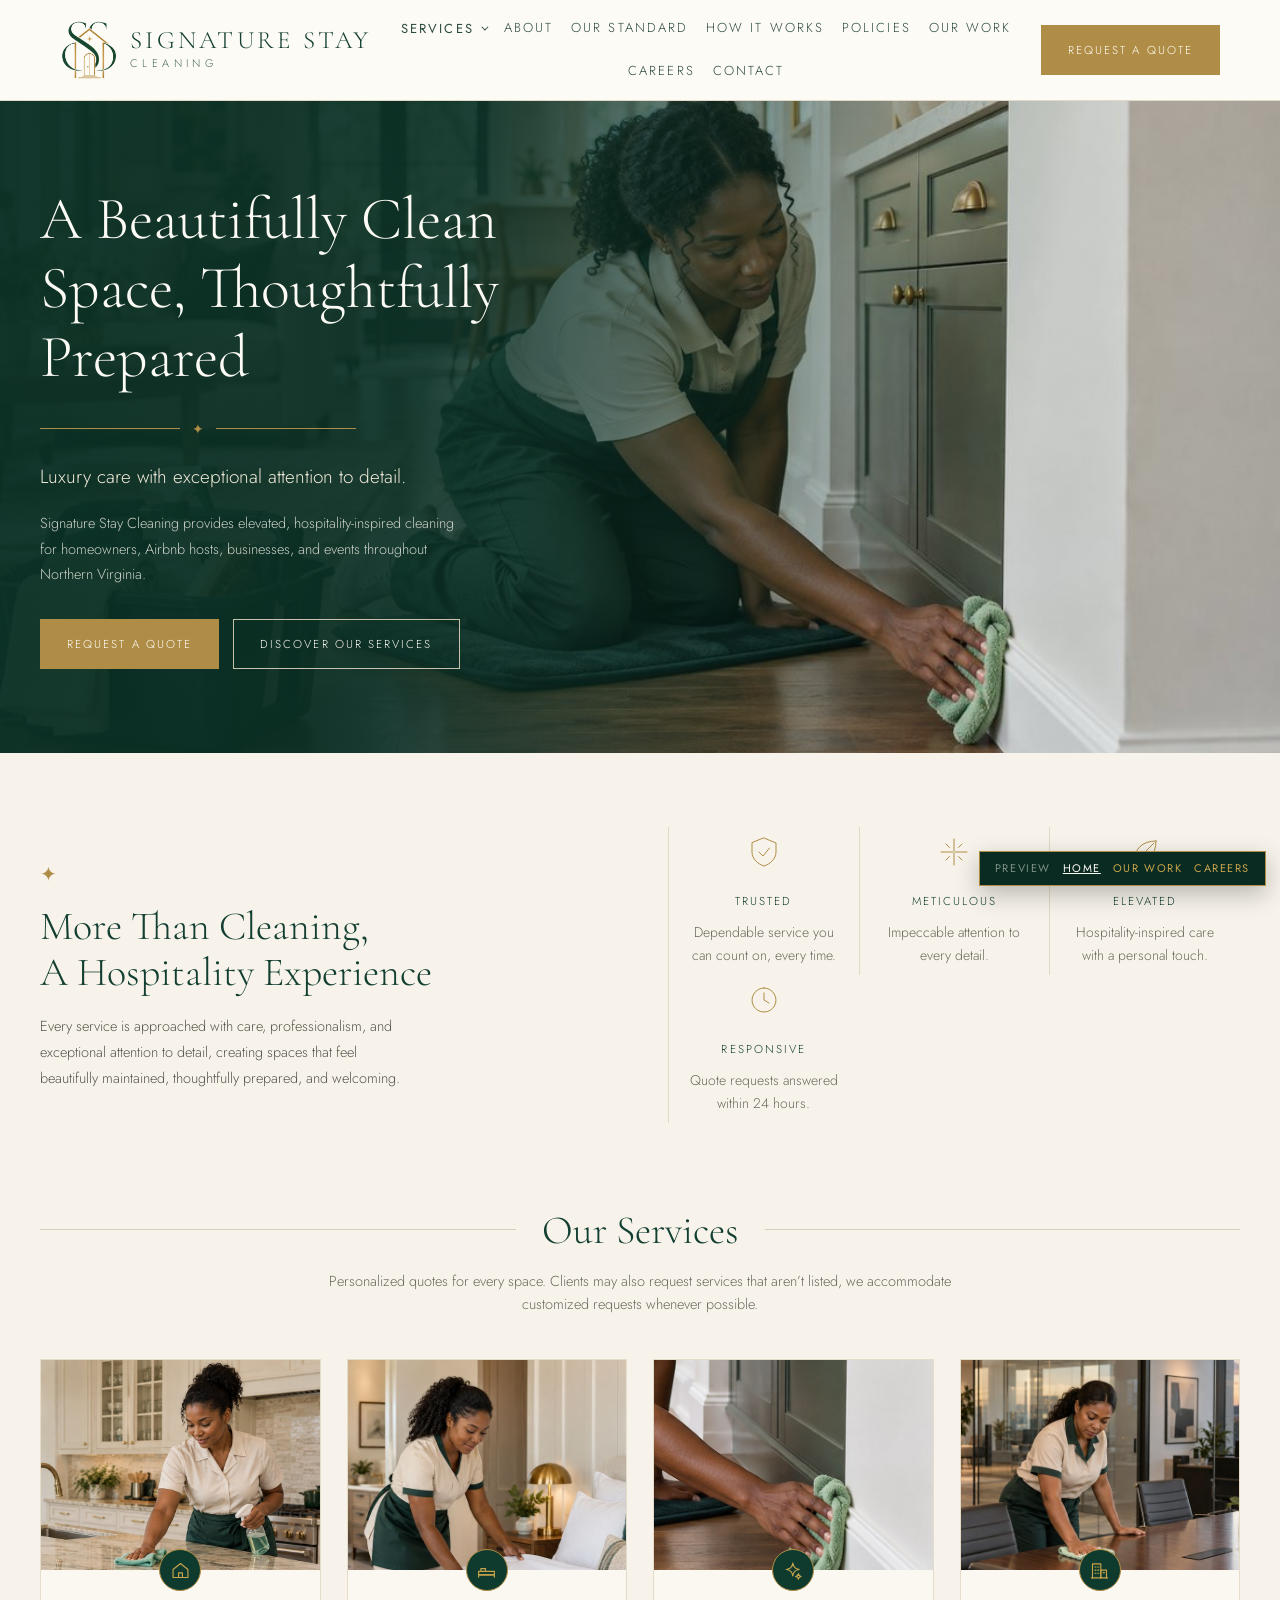
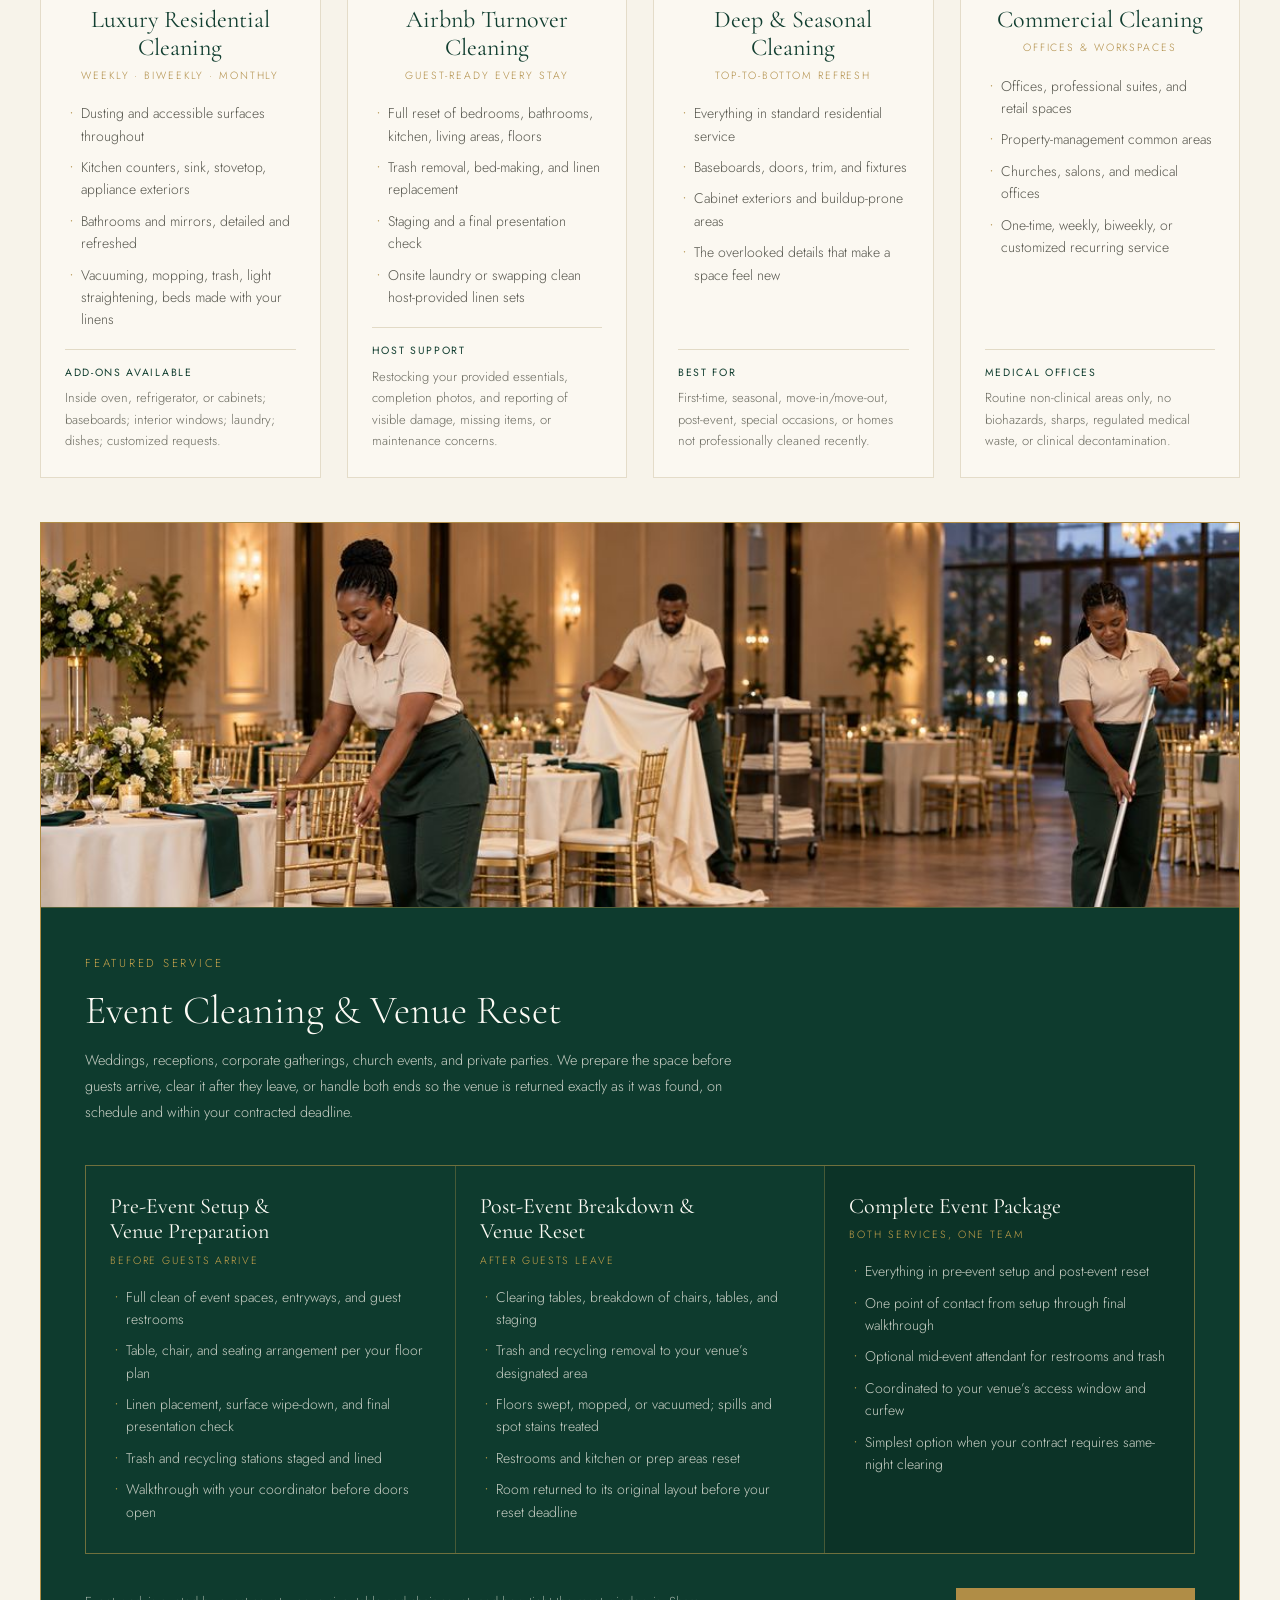
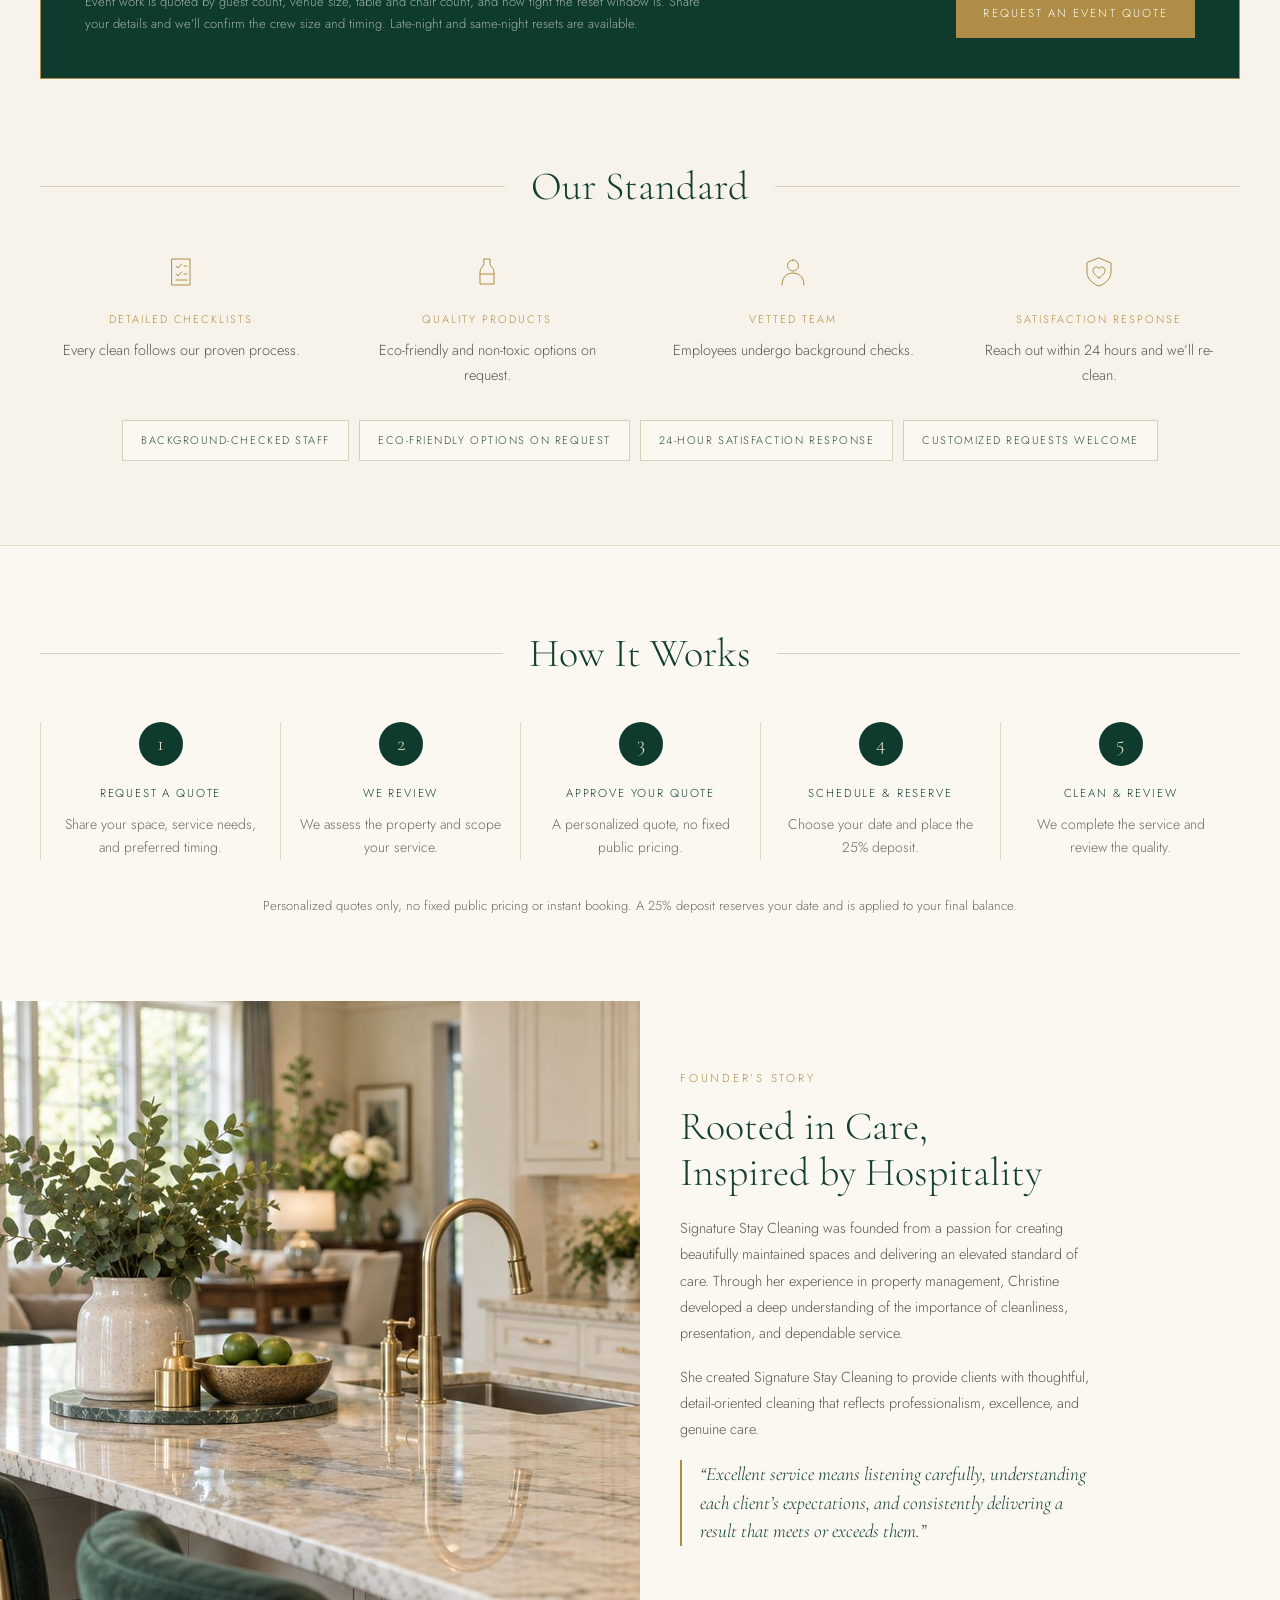
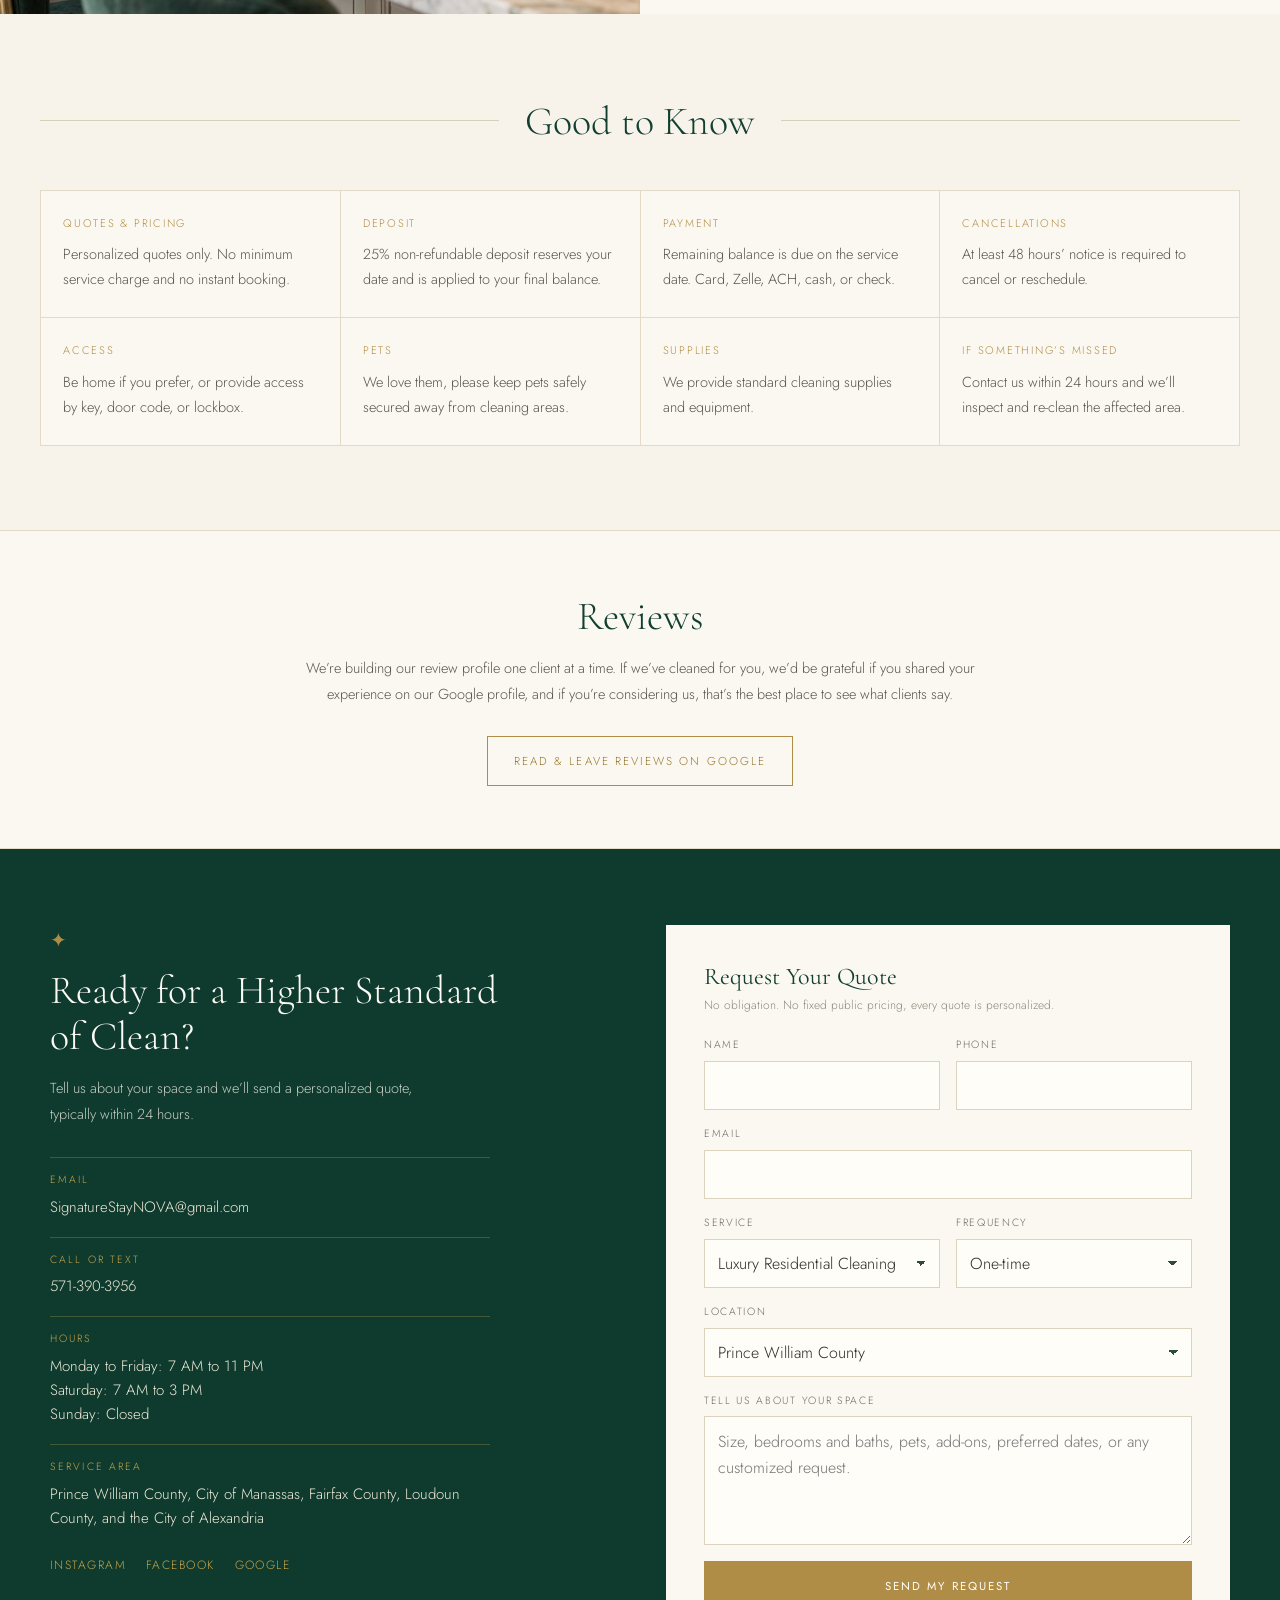
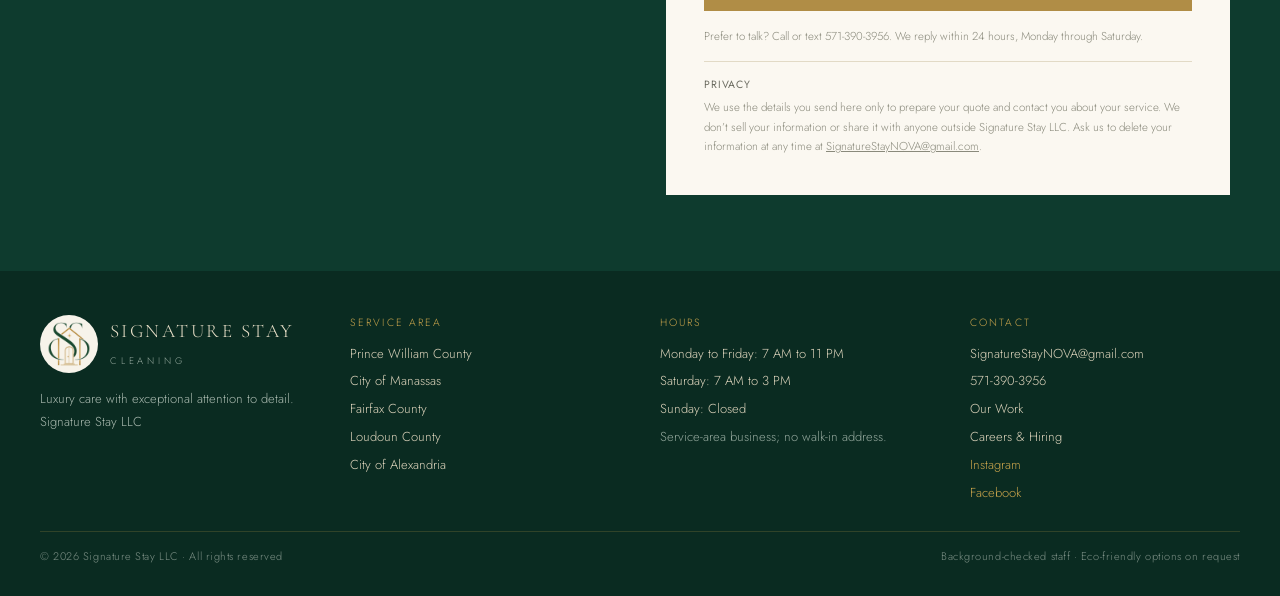
==== index.html @ ee1efbc7 "Recrop residential photo to show full scene; taller service photos Co-Authored-By: Claude Opus 5.5 <" ====
<!DOCTYPE html>
<html lang="en"><head>
<meta charset="utf-8">
<meta name="viewport" content="width=device-width, initial-scale=1, viewport-fit=cover">
<title>Signature Stay Cleaning — site preview</title>
<link rel="preconnect" href="https://fonts.googleapis.com">
<link rel="preconnect" href="https://fonts.gstatic.com" crossorigin>
<link href="https://fonts.googleapis.com/css2?family=Cormorant+Garamond:ital,wght@0,300;0,400;1,400&family=Jost:wght@300;400;500&display=swap" rel="stylesheet">
<style>/* =========================================================
   Signature Stay Cleaning — shared stylesheet
   Palette, type and spacing carried over from the existing site.
   ========================================================= */

:root{
  --green-900:#0A2B21;
  --green-800:#0E3B2E;
  --green-700:#123F31;
  --green-600:#2C4B3F;
  --green-400:#4A6B5D;
  --green-200:#93A79C;

  --ivory:#F7F3EA;
  --ivory-1:#FBF8F1;
  --cream:#FFFDF7;
  --paper:#FDFBF5;

  --gold:#B08D46;
  --gold-1:#C9A44C;
  --gold-dark:#96762F;

  --line:#E2DAC6;
  --line-2:#E4DCC9;
  --field:#DCD3BE;

  --ink:#2C2C26;
  --body:#57574E;
  --muted:#6B6B60;
  --faint:#8A8A7C;

  --serif:'Cormorant Garamond',Georgia,'Times New Roman',serif;
  --sans:'Jost',-apple-system,BlinkMacSystemFont,'Segoe UI',Helvetica,Arial,sans-serif;

  --pad-x:clamp(20px,5vw,40px);
  --wrap:1240px;
}

*{margin:0;padding:0;box-sizing:border-box;}
html{-webkit-text-size-adjust:100%;scroll-behavior:smooth;overflow-x:hidden;}
@media (prefers-reduced-motion:reduce){
  html{scroll-behavior:auto;}
  *{transition:none!important;animation:none!important;}
}
body{
  font-family:var(--sans);
  font-weight:300;
  color:var(--body);
  background:var(--ivory);
  line-height:1.6;
  padding-left:env(safe-area-inset-left,0px);
  padding-right:env(safe-area-inset-right,0px);
}
img{max-width:100%;display:block;}
a{color:inherit;text-decoration:none;}
:focus-visible{outline:2px solid var(--gold);outline-offset:3px;}

/* ---------- type ---------- */
h1,h2,h3{font-family:var(--serif);font-weight:300;color:var(--green-700);line-height:1.15;text-wrap:pretty;}
h1{font-size:clamp(34px,7.5vw,60px);}
h2{font-size:clamp(28px,5.2vw,40px);}
h3{font-size:clamp(21px,3.4vw,24px);font-weight:400;}
p{text-wrap:pretty;}

.eyebrow{font-size:11.5px;letter-spacing:.24em;text-transform:uppercase;color:var(--gold);}
.field-label{font-size:10.5px;letter-spacing:.16em;text-transform:uppercase;color:var(--muted);}

/* ---------- layout ---------- */
.wrap{max-width:var(--wrap);margin:0 auto;}
.section{padding:clamp(52px,8vw,84px) var(--pad-x);}
.rule-head{display:flex;align-items:center;gap:clamp(14px,3vw,26px);margin-bottom:clamp(24px,4vw,46px);}
.rule-head .rule{height:1px;flex:1;background:#D8CFB8;}
.rule-head h2{margin:0;white-space:nowrap;}
.lede{text-align:center;font-size:14.5px;color:var(--muted);margin:0 auto clamp(30px,5vw,44px);max-width:640px;}

/* ---------- buttons ---------- */
.btn{
  display:inline-block;border:1px solid transparent;cursor:pointer;
  font-family:var(--sans);font-size:11.5px;letter-spacing:.18em;text-transform:uppercase;
  padding:16px 26px;text-align:center;transition:background .18s ease,color .18s ease;
  min-height:48px;line-height:1.4;
}
.btn-gold{background:var(--gold);color:var(--cream);}
.btn-gold:hover{background:var(--gold-dark);}
.btn-outline{border-color:#C9C2AB;color:var(--paper);}
.btn-outline:hover{background:var(--paper);color:var(--green-800);}
.btn-outline-gold{border-color:var(--gold);color:var(--gold-dark);}
.btn-outline-gold:hover{background:var(--gold);color:var(--cream);}
.btn-block{display:block;width:100%;}

/* ---------- header ---------- */
.site-header{
  position:sticky;top:0;z-index:60;background:var(--paper);
  border-bottom:1px solid var(--line);
  padding-top:env(safe-area-inset-top,0px);
}
.header-inner{
  max-width:var(--wrap);margin:0 auto;padding:12px var(--pad-x);
  display:flex;align-items:center;justify-content:space-between;gap:16px;
}
.brand{display:flex;align-items:center;gap:12px;flex:none;}
.brand-mark{width:58px;height:58px;flex:none;object-fit:contain;}
.brand-text{display:flex;flex-direction:column;gap:2px;}
.brand-name{font-family:var(--serif);font-size:clamp(17px,4vw,25px);letter-spacing:.13em;color:var(--green-700);line-height:1;}
.brand-sub{font-size:clamp(8.5px,2vw,11px);letter-spacing:.4em;color:var(--green-400);}

.nav-toggle{
  display:none;background:none;border:1px solid var(--line);
  width:46px;height:46px;flex:none;cursor:pointer;align-items:center;justify-content:center;
}
.nav-toggle span{display:block;width:20px;height:1px;background:var(--green-700);position:relative;}
.nav-toggle span::before,.nav-toggle span::after{
  content:"";position:absolute;left:0;width:20px;height:1px;background:var(--green-700);
}
.nav-toggle span::before{top:-6px;}
.nav-toggle span::after{top:6px;}
.nav-toggle[aria-expanded="true"] span{background:transparent;}
.nav-toggle[aria-expanded="true"] span::before{top:0;transform:rotate(45deg);}
.nav-toggle[aria-expanded="true"] span::after{top:0;transform:rotate(-45deg);}

.nav{display:flex;align-items:center;gap:10px 18px;flex-wrap:wrap;justify-content:center;}
.nav a{font-size:13px;letter-spacing:.16em;text-transform:uppercase;color:var(--green-600);padding:6px 0;}
.nav a:hover{color:var(--green-800);}
.header-cta{flex:none;}

.has-menu{position:relative;}
.menu-btn{
  display:flex;align-items:center;gap:7px;background:none;border:none;cursor:pointer;
  font-family:var(--sans);font-size:13px;letter-spacing:.16em;text-transform:uppercase;
  color:var(--green-600);padding:6px 0;
}
.caret{width:5px;height:5px;border-right:1px solid currentColor;border-bottom:1px solid currentColor;transform:rotate(45deg) translateY(-2px);}
.submenu{
  display:none;position:absolute;top:30px;left:-22px;width:272px;
  background:var(--ivory-1);border:1px solid #E1D8C3;box-shadow:0 22px 50px rgba(14,59,46,.16);
  padding:6px 0;z-index:70;
}
.has-menu.open .submenu{display:block;}
.submenu a{display:block;padding:13px 22px;border-bottom:1px solid #EFE8D8;letter-spacing:normal;text-transform:none;}
.submenu a:last-child{border-bottom:none;}
.submenu a:hover{background:#F2ECDC;}
.submenu .s-title{font-family:var(--serif);font-size:19px;color:var(--green-700);}

@media (max-width:960px){
  .nav-toggle{display:flex;}
  .header-inner{flex-wrap:wrap;padding-top:10px;padding-bottom:10px;}
  .nav{
    display:none;order:3;width:100%;flex-direction:column;align-items:stretch;gap:0;
    border-top:1px solid var(--line);margin-top:10px;padding-top:6px;
    /* keep a long menu (services expanded) reachable on short screens */
    max-height:calc(100vh - 150px);overflow-y:auto;overscroll-behavior:contain;
    -webkit-overflow-scrolling:touch;
  }
  .site-header.open .nav{display:flex;}
  .nav a,.menu-btn{padding:15px 2px;border-bottom:1px solid #EFE8D8;width:100%;min-height:48px;display:flex;align-items:center;}
  .menu-btn{justify-content:space-between;}
  .submenu{position:static;width:100%;box-shadow:none;border:none;border-bottom:1px solid #EFE8D8;background:var(--ivory);}
  .submenu a{padding:13px 16px;min-height:48px;}
  /* the quote button lives inside the menu, so the sticky bar stays one row tall */
  .header-cta{order:4;width:100%;display:none;}
  .site-header.open .header-cta{display:block;margin:12px 0 2px;}
  .header-cta .btn{display:block;}
}
@media (max-width:420px){
  .header-inner{padding-left:16px;padding-right:16px;gap:10px;}
  .brand{gap:9px;}
  .brand-mark{width:46px;height:46px;}
  .brand-name{letter-spacing:.08em;}
  .brand-sub{letter-spacing:.28em;}
  .nav-toggle{width:44px;height:44px;}
}

/* Persistent call / quote bar on phones */
.mobile-actions{display:none;}
@media (max-width:960px){
  .mobile-actions{
    display:grid;grid-template-columns:1fr 1fr;
    position:fixed;left:0;right:0;bottom:0;z-index:80;
    background:var(--green-900);border-top:1px solid rgba(201,164,76,.35);
    padding-bottom:env(safe-area-inset-bottom,0px);
  }
  .mobile-actions a{
    display:flex;align-items:center;justify-content:center;min-height:54px;padding:8px 10px;
    font-size:11.5px;letter-spacing:.14em;text-transform:uppercase;color:#E8DFC8;text-align:center;
  }
  .mobile-actions a + a{background:var(--gold);color:var(--cream);}
  body{padding-bottom:calc(54px + env(safe-area-inset-bottom,0px));}
}

/* ---------- hero ---------- */
.hero{position:relative;display:flex;align-items:center;min-height:min(620px,78vh);background:var(--green-800);}
.hero-bg{position:absolute;inset:0;overflow:hidden;}
.hero-bg img{width:100%;height:100%;object-fit:cover;}
.hero-veil{
  position:absolute;inset:0;pointer-events:none;
  background:linear-gradient(100deg,rgba(11,48,37,.97) 0%,rgba(11,48,37,.92) 34%,rgba(11,48,37,.42) 60%,rgba(11,48,37,.08) 78%);
}
@media (max-width:760px){
  .hero-veil{background:linear-gradient(180deg,rgba(11,48,37,.94) 0%,rgba(11,48,37,.9) 60%,rgba(11,48,37,.92) 100%);}
}
.hero-inner{position:relative;padding:clamp(56px,10vw,84px) var(--pad-x);max-width:640px;}
.hero h1{color:var(--paper);}
.hero-flourish{display:flex;align-items:center;gap:12px;margin:26px 0 22px;}
.hero-flourish .line{height:1px;width:clamp(60px,18vw,140px);background:var(--gold);}
.hero-flourish .mark{color:var(--gold);font-size:14px;}
.hero-lead{font-size:clamp(17px,3.4vw,19px);color:#EFE9D8;margin-bottom:18px;max-width:380px;}
.hero-sub{font-size:14.5px;line-height:1.75;color:#C9CFC5;margin-bottom:32px;max-width:420px;}
.hero-actions{display:flex;gap:14px;flex-wrap:wrap;}
@media (max-width:520px){
  .hero-actions{flex-direction:column;}
  .hero-actions .btn{width:100%;}
}

/* ---------- pillars ---------- */
.pillars-band{background:var(--ivory);padding:clamp(48px,7vw,74px) var(--pad-x);}
.pillars-grid{
  max-width:var(--wrap);margin:0 auto;display:grid;
  grid-template-columns:repeat(auto-fit,minmax(320px,1fr));gap:40px 56px;align-items:center;
}
.pillars{display:grid;grid-template-columns:repeat(auto-fit,minmax(150px,1fr));}
.pillar{padding:8px 20px;text-align:center;border-left:1px solid var(--line);}
.pillar svg{color:var(--gold);margin:0 auto 16px;}
.pillar-title{font-size:11.5px;letter-spacing:.18em;text-transform:uppercase;color:var(--green-700);margin-bottom:10px;}
.pillar-body{font-size:14px;line-height:1.65;color:var(--muted);}
@media (max-width:560px){
  .pillars{grid-template-columns:repeat(2,1fr);gap:26px 0;}
  .pillar{padding:0 10px;}
}

/* ---------- service cards ---------- */
.service-grid{display:grid;grid-template-columns:repeat(auto-fit,minmax(260px,1fr));gap:26px;}
.service-card{
  background:var(--ivory-1);border:1px solid var(--line-2);
  display:flex;flex-direction:column;scroll-margin-top:110px;
}
.service-card:hover{border-color:var(--gold);}
.service-photo{position:relative;height:210px;}
.service-photo img{width:100%;height:100%;object-fit:cover;}
#svc-residential .service-photo img{object-position:60% 35%;}
.service-mark{
  position:absolute;left:50%;bottom:-21px;transform:translateX(-50%);z-index:2;
  width:42px;height:42px;border-radius:50%;background:var(--green-800);
  border:1px solid var(--gold);color:var(--gold-1);
  display:flex;align-items:center;justify-content:center;
}
.service-mark svg{width:21px;height:21px;}
.service-body{padding:36px 24px 26px;display:flex;flex-direction:column;flex:1;}
.service-body h3{text-align:center;margin-bottom:6px;}
.service-tag{text-align:center;font-size:10.5px;letter-spacing:.18em;text-transform:uppercase;color:var(--gold);margin-bottom:18px;}
.service-list{list-style:none;display:flex;flex-direction:column;gap:9px;margin-bottom:18px;}
.service-list li{font-size:14px;line-height:1.6;color:var(--body);padding-left:16px;position:relative;}
.service-list li::before{content:"·";position:absolute;left:4px;color:var(--gold);font-size:18px;line-height:1.1;}
.service-extra{margin-top:auto;border-top:1px solid var(--line);padding-top:14px;font-size:13px;line-height:1.65;color:var(--muted);}
.service-extra b{display:block;font-weight:400;font-size:10.5px;letter-spacing:.16em;text-transform:uppercase;color:var(--green-700);margin-bottom:6px;}

/* ---------- event feature band ---------- */
.event-feature{
  margin-top:clamp(28px,5vw,44px);background:var(--green-800);color:#EFE9D8;
  border:1px solid var(--gold);scroll-margin-top:110px;
}
.event-head{padding:clamp(32px,5vw,46px) clamp(22px,4vw,44px) 0;max-width:760px;}
.event-banner{position:relative;overflow:hidden;border-bottom:1px solid rgba(201,164,76,.35);}
.event-banner img{width:100%;height:clamp(200px,30vw,400px);object-fit:cover;object-position:center top;}
.event-head h2{color:var(--paper);margin-bottom:14px;}
.event-head .eyebrow{color:var(--gold-1);margin-bottom:14px;display:block;}
.event-head p{font-size:14.5px;line-height:1.8;color:#C7CEC4;}
.event-options{
  display:grid;grid-template-columns:repeat(auto-fit,minmax(260px,1fr));
  gap:1px;background:rgba(201,164,76,.3);
  margin:clamp(28px,4vw,40px) clamp(22px,4vw,44px) 0;border:1px solid rgba(201,164,76,.3);
}
.event-option{background:var(--green-800);padding:28px 24px 30px;}
.event-option h3{color:var(--paper);font-size:22px;margin-bottom:8px;}
.event-option .when{font-size:10.5px;letter-spacing:.18em;text-transform:uppercase;color:var(--gold-1);margin-bottom:16px;}
.event-option ul{list-style:none;display:flex;flex-direction:column;gap:9px;}
.event-option li{font-size:14px;line-height:1.6;color:#C7CEC4;padding-left:16px;position:relative;}
.event-option li::before{content:"·";position:absolute;left:4px;color:var(--gold-1);font-size:18px;line-height:1.1;}
.event-option.is-package{background:#0C3327;}
.event-foot{
  padding:clamp(24px,4vw,34px) clamp(22px,4vw,44px) clamp(30px,5vw,40px);
  display:flex;flex-wrap:wrap;align-items:center;justify-content:space-between;gap:18px;
}
.event-note{font-size:13px;line-height:1.7;color:#9FB0A5;max-width:620px;}
@media (max-width:520px){
  .event-foot .btn{width:100%;}
}

/* ---------- standard / badges ---------- */
.standards{display:grid;grid-template-columns:repeat(auto-fit,minmax(220px,1fr));gap:30px 24px;}
.standard{text-align:center;padding:0 12px;}
.standard svg{color:var(--gold);margin:0 auto 14px;}
.standard-title{font-size:11px;letter-spacing:.18em;text-transform:uppercase;color:var(--gold);margin-bottom:10px;}
.standard-body{font-size:14.5px;line-height:1.7;color:var(--body);}
.badges{display:flex;flex-wrap:wrap;justify-content:center;gap:10px;margin-top:32px;}
.badge{border:1px solid #D8CFB8;color:var(--green-600);padding:11px 18px;font-size:11px;letter-spacing:.14em;text-transform:uppercase;background:var(--ivory-1);}

/* ---------- steps ---------- */
.steps{display:grid;grid-template-columns:repeat(auto-fit,minmax(180px,1fr));gap:30px 0;}
.step{text-align:center;padding:0 16px;border-left:1px solid var(--line);}
.step-n{
  width:44px;height:44px;border-radius:50%;background:var(--green-800);color:#E8DFC8;
  display:flex;align-items:center;justify-content:center;font-family:var(--serif);font-size:21px;margin:0 auto 18px;
}
.step-title{font-size:11.5px;letter-spacing:.16em;text-transform:uppercase;color:var(--green-700);margin-bottom:10px;}
.step-body{font-size:14px;line-height:1.7;color:var(--muted);}
@media (max-width:620px){
  .steps{grid-template-columns:1fr;}
  .step{border-left:none;border-top:1px solid var(--line);padding-top:24px;}
}

/* ---------- about ---------- */
.about{display:grid;grid-template-columns:repeat(auto-fit,minmax(340px,1fr));background:var(--ivory-1);}
.about-photo{position:relative;min-height:320px;}
.about-photo img{position:absolute;inset:0;width:100%;height:100%;object-fit:cover;}
.about-copy{padding:clamp(44px,7vw,68px) var(--pad-x);}
.about-copy .eyebrow{display:block;margin-bottom:16px;}
.about-copy h2{margin-bottom:20px;}
.about-copy p{font-size:14.5px;line-height:1.8;margin-bottom:18px;max-width:52ch;}
.pull-quote{
  font-family:var(--serif);font-style:italic;font-size:19px;line-height:1.5;
  color:var(--green-700);border-left:2px solid var(--gold);padding-left:18px;max-width:52ch;margin-top:8px;
}

/* ---------- policies ---------- */
.policy-grid{display:grid;grid-template-columns:repeat(auto-fit,minmax(240px,1fr));gap:1px;background:var(--line);border:1px solid var(--line);}
.policy{background:var(--ivory-1);padding:24px 22px 26px;}
.policy-title{font-size:11px;letter-spacing:.16em;text-transform:uppercase;color:var(--gold);margin-bottom:10px;}
.policy-body{font-size:14.5px;line-height:1.7;color:var(--body);}

/* ---------- reviews ---------- */
.reviews{background:var(--ivory-1);border-top:1px solid var(--line-2);border-bottom:1px solid var(--line-2);padding:clamp(44px,7vw,62px) var(--pad-x);}
.reviews-inner{max-width:720px;margin:0 auto;text-align:center;}
.reviews h2{margin-bottom:16px;}
.reviews p{font-size:14.5px;line-height:1.8;margin-bottom:28px;}

/* ---------- forms ---------- */
.form-band{background:var(--green-800);padding:clamp(52px,8vw,76px) var(--pad-x);scroll-margin-top:80px;}
.form-grid{max-width:1180px;margin:0 auto;display:grid;grid-template-columns:repeat(auto-fit,minmax(320px,1fr));gap:clamp(32px,5vw,52px);}
.form-intro{scroll-margin-top:100px;}
.form-intro h2{color:var(--paper);margin-bottom:16px;}
.form-intro p{font-size:14.5px;line-height:1.8;color:#C7CEC4;margin-bottom:30px;max-width:46ch;}
.contact-rows{display:flex;flex-direction:column;gap:18px;max-width:440px;}
.contact-row{border-top:1px solid rgba(201,164,76,.28);padding-top:14px;}
.contact-label{font-size:10.5px;letter-spacing:.2em;text-transform:uppercase;color:var(--gold-1);margin-bottom:6px;}
.contact-value{font-size:15px;line-height:1.6;color:#EFE9D8;}
.contact-value a:hover{color:var(--gold-1);}
.social-row{display:flex;flex-wrap:wrap;gap:20px;margin-top:26px;font-size:12px;letter-spacing:.12em;text-transform:uppercase;}
.social-row a{color:var(--gold-1);}
.social-row a:hover{color:var(--ivory);}

.form-card{background:var(--ivory-1);padding:clamp(24px,4vw,38px);}
.form-card h3{margin-bottom:6px;}
.form-card .form-note{font-size:12px;color:var(--faint);margin-bottom:22px;}
.form{display:grid;grid-template-columns:repeat(auto-fit,minmax(200px,1fr));gap:16px;}
.f{display:flex;flex-direction:column;gap:7px;}
.f-wide{grid-column:1/-1;}
input[type=text],input[type=tel],input[type=email],input[type=date],input[type=time],input[type=number],input[type=file],select,textarea{
  font-family:var(--sans);font-size:16px;font-weight:300;color:var(--ink);
  border:1px solid var(--field);background:var(--cream);padding:12px 13px;width:100%;border-radius:0;
  min-height:48px;
}
select{appearance:none;background-image:linear-gradient(45deg,transparent 50%,var(--green-600) 50%),linear-gradient(135deg,var(--green-600) 50%,transparent 50%);background-position:calc(100% - 18px) 21px,calc(100% - 13px) 21px;background-size:5px 5px,5px 5px;background-repeat:no-repeat;padding-right:38px;}
textarea{resize:vertical;min-height:110px;line-height:1.6;}
input[type=file]{padding:11px 12px;background:var(--cream);font-size:14.5px;}
input:focus,select:focus,textarea:focus{border-color:var(--gold);outline:none;box-shadow:0 0 0 2px rgba(176,141,70,.18);}

fieldset{border:1px solid var(--field);padding:16px 16px 18px;background:var(--cream);}
legend{font-size:10.5px;letter-spacing:.16em;text-transform:uppercase;color:var(--muted);padding:0 6px;}
.check-grid{display:grid;grid-template-columns:repeat(auto-fit,minmax(170px,1fr));gap:10px 16px;margin-top:6px;}
.check{display:flex;align-items:flex-start;gap:11px;font-size:14.5px;line-height:1.5;color:var(--body);cursor:pointer;min-height:44px;padding:6px 0;}
.check input{margin-top:2px;width:20px;height:20px;flex:none;accent-color:var(--gold-dark);}
.consent{border:1px solid var(--gold);background:#FCF7EC;padding:16px;grid-column:1/-1;}
.consent .check{font-size:14.5px;}

.form-help{grid-column:1/-1;font-size:11.5px;line-height:1.6;color:var(--faint);}
.privacy-note{
  grid-column:1/-1;border-top:1px solid var(--line);padding-top:14px;
  font-size:11.5px;line-height:1.7;color:var(--faint);
}
.privacy-note strong{font-weight:400;color:var(--muted);display:block;margin-bottom:4px;letter-spacing:.08em;text-transform:uppercase;font-size:10.5px;}
.privacy-note a{text-decoration:underline;}

.event-fields{grid-column:1/-1;display:none;}
.event-fields.show{display:block;}
.event-fields .inner{
  border:1px solid var(--gold);background:#FCF7EC;padding:18px 16px 20px;
  display:grid;grid-template-columns:repeat(auto-fit,minmax(190px,1fr));gap:14px;
}
.event-fields .inner > .f-wide{grid-column:1/-1;}
.event-fields .title{grid-column:1/-1;font-size:10.5px;letter-spacing:.16em;text-transform:uppercase;color:var(--gold-dark);}

@media (max-width:480px){
  .form{grid-template-columns:1fr;}
  .event-fields .inner{grid-template-columns:1fr;}
  .check-grid{grid-template-columns:1fr;}
}

/* ---------- careers page ---------- */
.page-hero{background:var(--green-800);padding:clamp(52px,9vw,90px) var(--pad-x);}
.page-hero-inner{max-width:var(--wrap);margin:0 auto;}
.page-hero .eyebrow{color:var(--gold-1);display:block;margin-bottom:16px;}
.page-hero h1{color:var(--paper);max-width:16ch;}
.page-hero p{font-size:15px;line-height:1.8;color:#C7CEC4;margin-top:22px;max-width:56ch;}
.page-hero .hero-actions{margin-top:32px;}

.role-grid{display:grid;grid-template-columns:repeat(auto-fit,minmax(260px,1fr));gap:1px;background:var(--line);border:1px solid var(--line);}
.role{background:var(--ivory-1);padding:28px 24px 30px;}
.role h3{margin-bottom:6px;}
.role .role-tag{font-size:10.5px;letter-spacing:.18em;text-transform:uppercase;color:var(--gold);margin-bottom:14px;}
.role p{font-size:14.5px;line-height:1.7;color:var(--body);}

.two-col{display:grid;grid-template-columns:repeat(auto-fit,minmax(300px,1fr));gap:clamp(28px,5vw,56px);}
.list-block h3{margin-bottom:16px;}
.list-block ul{list-style:none;display:flex;flex-direction:column;gap:11px;}
.list-block li{font-size:14.5px;line-height:1.7;color:var(--body);padding-left:18px;position:relative;}
.list-block li::before{content:"";position:absolute;left:0;top:11px;width:7px;height:1px;background:var(--gold);}

/* ---------- gallery ---------- */
.gallery{columns:3;column-gap:18px;}
.gallery .shot{
  break-inside:avoid;margin:0 0 18px;padding:0;position:relative;cursor:zoom-in;
  border:1px solid var(--line-2);background:var(--ivory-1);overflow:hidden;
}
.gallery .shot img{width:100%;height:auto;display:block;transition:transform .35s ease;}
.gallery .shot:hover img,.gallery .shot:focus-visible img{transform:scale(1.03);}
.gallery .shot:hover,.gallery .shot:focus-visible{border-color:var(--gold);}
.gallery .shot::after{
  content:"";position:absolute;inset:0;pointer-events:none;
  background:linear-gradient(180deg,rgba(11,48,37,0) 62%,rgba(11,48,37,.28) 100%);
  opacity:0;transition:opacity .3s ease;
}
.gallery .shot:hover::after{opacity:1;}
@media (max-width:980px){ .gallery{columns:2;column-gap:14px;} .gallery .shot{margin-bottom:14px;} }
@media (max-width:460px){ .gallery{columns:1;} }

/* ---------- lightbox ---------- */
.lightbox{
  position:fixed;inset:0;z-index:300;background:rgba(8,34,26,.96);
  display:flex;align-items:center;justify-content:center;
  padding:calc(58px + env(safe-area-inset-top,0px)) 16px calc(58px + env(safe-area-inset-bottom,0px));
}
.lightbox[hidden]{display:none;}
.lb-stage{margin:0;display:flex;flex-direction:column;align-items:center;gap:14px;max-width:100%;max-height:100%;}
.lb-stage img{max-width:min(1100px,92vw);max-height:76vh;width:auto;height:auto;object-fit:contain;border:1px solid rgba(201,164,76,.45);}
.lb-stage figcaption{
  font-size:12.5px;letter-spacing:.06em;color:#C7CEC4;text-align:center;max-width:60ch;line-height:1.6;
}
.lb-close,.lb-nav{
  position:absolute;background:rgba(10,43,33,.75);border:1px solid rgba(201,164,76,.5);
  color:#E8DFC8;cursor:pointer;font-family:var(--sans);font-weight:300;line-height:1;
  display:flex;align-items:center;justify-content:center;
}
.lb-close{top:calc(14px + env(safe-area-inset-top,0px));right:14px;width:48px;height:48px;font-size:28px;}
.lb-nav{top:50%;transform:translateY(-50%);width:48px;height:60px;font-size:30px;}
.lb-prev{left:10px;}
.lb-next{right:10px;}
.lb-close:hover,.lb-nav:hover{background:var(--gold);color:var(--green-900);border-color:var(--gold);}
@media (max-width:620px){
  .lb-nav{top:auto;bottom:calc(14px + env(safe-area-inset-bottom,0px));transform:none;height:48px;}
  .lb-stage img{max-height:64vh;}
}

/* ---------- footer ---------- */
.site-footer{background:var(--green-900);padding:44px var(--pad-x) 30px;}
.footer-grid{max-width:var(--wrap);margin:0 auto;display:grid;grid-template-columns:repeat(auto-fit,minmax(210px,1fr));gap:30px 40px;}
.footer-brand{display:flex;align-items:center;gap:12px;margin-bottom:14px;}
.footer-brand .disc{
  width:58px;height:58px;flex:none;background:var(--ivory);border-radius:50%;
  display:flex;align-items:center;justify-content:center;
}
.footer-brand .disc img{width:44px;height:44px;object-fit:contain;}
.footer-brand .n{font-family:var(--serif);font-size:19px;letter-spacing:.13em;color:#E8DFC8;display:block;}
.footer-brand .s{font-size:9.5px;letter-spacing:.4em;color:var(--green-200);}
.footer-blurb{font-size:13px;line-height:1.8;color:#A8B8AE;}
.footer-head{font-size:10.5px;letter-spacing:.2em;text-transform:uppercase;color:var(--gold-1);margin-bottom:12px;}
.footer-list{display:flex;flex-direction:column;gap:7px;font-size:13px;color:#DCD3BB;}
.footer-list a{color:#DCD3BB;}
.footer-list a:hover{color:var(--ivory);}
.footer-list .dim{color:var(--green-200);}
.footer-bottom{
  max-width:var(--wrap);margin:28px auto 0;border-top:1px solid rgba(201,164,76,.2);padding-top:16px;
  display:flex;flex-wrap:wrap;justify-content:space-between;gap:8px 24px;font-size:11px;color:#7E9187;letter-spacing:.05em;
}
.footer-bottom a{text-decoration:underline;}

/* ---------- success panel ---------- */
.sent{display:none;text-align:center;padding:36px 8px;}
.sent.show{display:block;}
.sent .mark{color:var(--gold);font-size:26px;margin-bottom:14px;}
.sent h3{font-size:clamp(24px,5vw,30px);margin-bottom:12px;}
.sent p{font-size:14.5px;line-height:1.75;margin-bottom:20px;}
.visually-hidden{position:absolute;width:1px;height:1px;overflow:hidden;clip:rect(0 0 0 0);white-space:nowrap;}

.pv-page{display:none}.pv-page.is-on{display:block}
.pv-bar{position:fixed;right:14px;bottom:14px;z-index:400;background:#0A2B21;color:#DCD3BB;border:1px solid #B08D46;padding:9px 15px;font:400 11px/1.4 Jost,sans-serif;letter-spacing:.14em;text-transform:uppercase;display:flex;gap:12px;align-items:center;box-shadow:0 8px 24px rgba(0,0,0,.25)}
.pv-bar a{color:#C9A44C;cursor:pointer}.pv-bar a.on{color:#FDFBF5;text-decoration:underline}
@media (max-width:960px){.pv-bar{bottom:calc(64px + env(safe-area-inset-bottom,0px));right:10px}}
.pv-sent{background:#FCF7EC;border:1px solid #B08D46;padding:18px;grid-column:1/-1;font:300 14px/1.7 Jost,sans-serif;color:#57574E}
</style>
</head><body>
<div class="pv-page is-on" data-name="home"><header class="site-header" id="siteHeader">
  <div class="header-inner">
    <a class="brand" href="#top">
      <img class="brand-mark" src="[data-uri]" alt="Signature Stay Cleaning" width="440" height="440">
      <span class="brand-text">
        <span class="brand-name">SIGNATURE STAY</span>
        <span class="brand-sub">CLEANING</span>
      </span>
    </a>

    <button class="nav-toggle" id="navToggle" aria-expanded="false" aria-controls="primaryNav" aria-label="Open menu"><span></span></button>

    <nav class="nav" id="primaryNav">
      <div class="has-menu" id="servicesMenu">
        <button class="menu-btn" id="servicesBtn" aria-expanded="false" aria-controls="servicesSub">Services <span class="caret"></span></button>
        <div class="submenu" id="servicesSub">
          <a href="#svc-residential"><span class="s-title">Luxury Residential Cleaning</span></a>
          <a href="#svc-airbnb"><span class="s-title">Airbnb Turnover Cleaning</span></a>
          <a href="#svc-deep"><span class="s-title">Deep &amp; Seasonal Cleaning</span></a>
          <a href="#svc-commercial"><span class="s-title">Commercial Cleaning</span></a>
          <a href="#svc-events"><span class="s-title">Event Cleaning &amp; Venue Reset</span></a>
        </div>
      </div>
      <a href="#about">About</a>
      <a href="#standard">Our Standard</a>
      <a href="#process">How It Works</a>
      <a href="#policies">Policies</a>
      <a href="#gallery" data-page="gallery">Our Work</a>
      <a href="#careers" data-page="careers">Careers</a>
      <a href="#contact">Contact</a>
    </nav>

    <div class="header-cta"><a class="btn btn-gold" href="#quote">Request a Quote</a></div>
  </div>
</header>

<section class="hero" id="top">
  <div class="hero-bg">
    <img src="[data-uri]" alt="" aria-hidden="true" fetchpriority="high">
  </div>
  <div class="hero-veil"></div>
  <div class="hero-inner">
    <h1>A Beautifully Clean Space, Thoughtfully Prepared</h1>
    <div class="hero-flourish"><span class="line"></span><span class="mark">&#10022;</span><span class="line"></span></div>
    <p class="hero-lead">Luxury care with exceptional attention to detail.</p>
    <p class="hero-sub">Signature Stay Cleaning provides elevated, hospitality-inspired cleaning for homeowners, Airbnb hosts, businesses, and events throughout Northern Virginia.</p>
    <div class="hero-actions">
      <a class="btn btn-gold" href="#quote">Request a Quote</a>
      <a class="btn btn-outline" href="#services">Discover Our Services</a>
    </div>
  </div>
</section>

<section class="pillars-band">
  <div class="pillars-grid">
    <div>
      <div style="color:#B08D46;font-size:20px;margin-bottom:12px;">&#10022;</div>
      <h2>More Than Cleaning,<br>A Hospitality Experience</h2>
      <p style="font-size:14.5px;line-height:1.8;margin-top:18px;max-width:46ch;">Every service is approached with care, professionalism, and exceptional attention to detail, creating spaces that feel beautifully maintained, thoughtfully prepared, and welcoming.</p>
    </div>
    <div class="pillars">
      <div class="pillar">
        <svg width="34" height="34" viewBox="0 0 34 34" fill="none" stroke="currentColor" stroke-width="1" stroke-linecap="round" stroke-linejoin="round"><path d="M17 3 L29 8 V17 C29 24 23 29 17 31 C11 29 5 24 5 17 V8 Z"/><path d="M12 17 l4 4 6.5 -8"/></svg>
        <div class="pillar-title">Trusted</div>
        <div class="pillar-body">Dependable service you can count on, every time.</div>
      </div>
      <div class="pillar">
        <svg width="34" height="34" viewBox="0 0 34 34" fill="none" stroke="currentColor" stroke-width="1" stroke-linecap="round"><path d="M17 4 V16 M17 18 V30 M4 17 H16 M18 17 H30"/><path d="M9 9 l3.5 3.5 M25 9 l-3.5 3.5 M9 25 l3.5 -3.5 M25 25 l-3.5 -3.5"/></svg>
        <div class="pillar-title">Meticulous</div>
        <div class="pillar-body">Impeccable attention to every detail.</div>
      </div>
      <div class="pillar">
        <svg width="34" height="34" viewBox="0 0 34 34" fill="none" stroke="currentColor" stroke-width="1" stroke-linecap="round" stroke-linejoin="round"><path d="M28 6 C28 20 20 28 6 28 C6 14 14 6 28 6 Z"/><path d="M8 26 L26 8"/></svg>
        <div class="pillar-title">Elevated</div>
        <div class="pillar-body">Hospitality-inspired care with a personal touch.</div>
      </div>
      <div class="pillar">
        <svg width="34" height="34" viewBox="0 0 34 34" fill="none" stroke="currentColor" stroke-width="1" stroke-linecap="round" stroke-linejoin="round"><path d="M17 5 a12 12 0 1 0 0.01 0 Z"/><path d="M17 10 V17 L22 20"/></svg>
        <div class="pillar-title">Responsive</div>
        <div class="pillar-body">Quote requests answered within 24 hours.</div>
      </div>
    </div>
  </div>
</section>

<section class="section" id="services" style="background:#F7F3EA;padding-top:10px;">
  <div class="wrap">
    <div class="rule-head" style="margin-bottom:16px;"><span class="rule"></span><h2>Our Services</h2><span class="rule"></span></div>
    <p class="lede">Personalized quotes for every space. Clients may also request services that aren&rsquo;t listed, we accommodate customized requests whenever possible.</p>

    <div class="service-grid">
      <article class="service-card" id="svc-residential">
        <div class="service-photo">
          <img src="[data-uri]" alt="A Signature Stay technician wiping down a kitchen island" width="900" height="600" loading="lazy">
          <span class="service-mark" aria-hidden="true"><svg viewBox="0 0 24 24" fill="none" stroke="currentColor" stroke-width="1.3" stroke-linecap="round" stroke-linejoin="round"><path d="M3.5 10.8 12 4l8.5 6.8V20H3.5z"/><path d="M9.8 20v-5.3h4.4V20"/></svg></span>
        </div>
        <div class="service-body">
          <h3>Luxury Residential Cleaning</h3>
          <div class="service-tag">Weekly &middot; Biweekly &middot; Monthly</div>
          <ul class="service-list">
            <li>Dusting and accessible surfaces throughout</li>
            <li>Kitchen counters, sink, stovetop, appliance exteriors</li>
            <li>Bathrooms and mirrors, detailed and refreshed</li>
            <li>Vacuuming, mopping, trash, light straightening, beds made with your linens</li>
          </ul>
          <div class="service-extra"><b>Add-ons available</b>Inside oven, refrigerator, or cabinets; baseboards; interior windows; laundry; dishes; customized requests.</div>
        </div>
      </article>

      <article class="service-card" id="svc-airbnb">
        <div class="service-photo">
          <img src="[data-uri]" alt="A technician making a bed with fresh linens for an arriving guest" width="800" height="450" loading="lazy">
          <span class="service-mark" aria-hidden="true"><svg viewBox="0 0 24 24" fill="none" stroke="currentColor" stroke-width="1.3" stroke-linecap="round" stroke-linejoin="round"><path d="M3 17h18"/><path d="M3 13h18v4H3z"/><path d="M5.6 13V9.8h5.2V13"/><path d="M3 17v2.6M21 17v2.6"/></svg></span>
        </div>
        <div class="service-body">
          <h3>Airbnb Turnover Cleaning</h3>
          <div class="service-tag">Guest-ready every stay</div>
          <ul class="service-list">
            <li>Full reset of bedrooms, bathrooms, kitchen, living areas, floors</li>
            <li>Trash removal, bed-making, and linen replacement</li>
            <li>Staging and a final presentation check</li>
            <li>Onsite laundry or swapping clean host-provided linen sets</li>
          </ul>
          <div class="service-extra"><b>Host support</b>Restocking your provided essentials, completion photos, and reporting of visible damage, missing items, or maintenance concerns.</div>
        </div>
      </article>

      <article class="service-card" id="svc-deep">
        <div class="service-photo">
          <img src="[data-uri]" alt="Close detail of a technician cleaning a baseboard by hand" width="800" height="450" loading="lazy">
          <span class="service-mark" aria-hidden="true"><svg viewBox="0 0 24 24" fill="none" stroke="currentColor" stroke-width="1.3" stroke-linecap="round" stroke-linejoin="round"><path d="M11.2 3.4c.5 4.3 3.1 6.9 7.4 7.4-4.3.5-6.9 3.1-7.4 7.4-.5-4.3-3.1-6.9-7.4-7.4 4.3-.5 6.9-3.1 7.4-7.4z"/><path d="M17.6 15.6c.2 1.9 1.3 3 3.2 3.2-1.9.2-3 1.3-3.2 3.2-.2-1.9-1.3-3-3.2-3.2 1.9-.2 3-1.3 3.2-3.2z"/></svg></span>
        </div>
        <div class="service-body">
          <h3>Deep &amp; Seasonal Cleaning</h3>
          <div class="service-tag">Top-to-bottom refresh</div>
          <ul class="service-list">
            <li>Everything in standard residential service</li>
            <li>Baseboards, doors, trim, and fixtures</li>
            <li>Cabinet exteriors and buildup-prone areas</li>
            <li>The overlooked details that make a space feel new</li>
          </ul>
          <div class="service-extra"><b>Best for</b>First-time, seasonal, move-in/move-out, post-event, special occasions, or homes not professionally cleaned recently.</div>
        </div>
      </article>

      <article class="service-card" id="svc-commercial">
        <div class="service-photo">
          <img src="[data-uri]" alt="A technician wiping a conference table in an office suite" width="800" height="450" loading="lazy">
          <span class="service-mark" aria-hidden="true"><svg viewBox="0 0 24 24" fill="none" stroke="currentColor" stroke-width="1.3" stroke-linecap="round" stroke-linejoin="round"><path d="M4 20.5V4.5h9.5v16"/><path d="M13.5 20.5v-9H20v9"/><path d="M2.8 20.5h18.4"/><path d="M6.8 8h1.2M10 8h1.2M6.8 11.6h1.2M10 11.6h1.2M6.8 15.2h1.2M10 15.2h1.2M16.2 14.5h1.4"/></svg></span>
        </div>
        <div class="service-body">
          <h3>Commercial Cleaning</h3>
          <div class="service-tag">Offices &amp; workspaces</div>
          <ul class="service-list">
            <li>Offices, professional suites, and retail spaces</li>
            <li>Property-management common areas</li>
            <li>Churches, salons, and medical offices</li>
            <li>One-time, weekly, biweekly, or customized recurring service</li>
          </ul>
          <div class="service-extra"><b>Medical offices</b>Routine non-clinical areas only, no biohazards, sharps, regulated medical waste, or clinical decontamination.</div>
        </div>
      </article>
    </div>

    <!-- Event Cleaning & Venue Reset — single wide featured band -->
    <section class="event-feature" id="svc-events" aria-labelledby="eventsHeading">
      <div class="event-banner">
        <img src="[data-uri]"
             alt="Three Signature Stay staff setting chairs, folding linens, and mopping a banquet hall" loading="lazy">
      </div>
      <div class="event-head">
        <span class="eyebrow">Featured Service</span>
        <h2 id="eventsHeading">Event Cleaning &amp; Venue Reset</h2>
        <p>Weddings, receptions, corporate gatherings, church events, and private parties. We prepare the space before guests arrive, clear it after they leave, or handle both ends so the venue is returned exactly as it was found, on schedule and within your contracted deadline.</p>
      </div>

      <div class="event-options">
        <div class="event-option">
          <h3>Pre-Event Setup &amp; Venue Preparation</h3>
          <div class="when">Before guests arrive</div>
          <ul>
            <li>Full clean of event spaces, entryways, and guest restrooms</li>
            <li>Table, chair, and seating arrangement per your floor plan</li>
            <li>Linen placement, surface wipe-down, and final presentation check</li>
            <li>Trash and recycling stations staged and lined</li>
            <li>Walkthrough with your coordinator before doors open</li>
          </ul>
        </div>

        <div class="event-option">
          <h3>Post-Event Breakdown &amp; Venue Reset</h3>
          <div class="when">After guests leave</div>
          <ul>
            <li>Clearing tables, breakdown of chairs, tables, and staging</li>
            <li>Trash and recycling removal to your venue&rsquo;s designated area</li>
            <li>Floors swept, mopped, or vacuumed; spills and spot stains treated</li>
            <li>Restrooms and kitchen or prep areas reset</li>
            <li>Room returned to its original layout before your reset deadline</li>
          </ul>
        </div>

        <div class="event-option is-package">
          <h3>Complete Event Package</h3>
          <div class="when">Both services, one team</div>
          <ul>
            <li>Everything in pre-event setup and post-event reset</li>
            <li>One point of contact from setup through final walkthrough</li>
            <li>Optional mid-event attendant for restrooms and trash</li>
            <li>Coordinated to your venue&rsquo;s access window and curfew</li>
            <li>Simplest option when your contract requires same-night clearing</li>
          </ul>
        </div>
      </div>

      <div class="event-foot">
        <p class="event-note">Event work is quoted by guest count, venue size, table and chair count, and how tight the reset window is. Share your details and we&rsquo;ll confirm the crew size and timing. Late-night and same-night resets are available.</p>
        <a class="btn btn-gold" href="#quote" data-preselect="Event Cleaning &amp; Venue Reset">Request an Event Quote</a>
      </div>
    </section>
  </div>
</section>

<section class="section" id="standard" style="background:#F7F3EA;padding-top:0;">
  <div class="wrap">
    <div class="rule-head"><span class="rule"></span><h2>Our Standard</h2><span class="rule"></span></div>
    <div class="standards">
      <div class="standard">
        <svg width="34" height="34" viewBox="0 0 34 34" fill="none" stroke="currentColor" stroke-width="1" stroke-linecap="round" stroke-linejoin="round"><path d="M8 4 H26 V30 H8 Z"/><path d="M12 11 l2 2 3.5 -4 M12 19 l2 2 3.5 -4 M20 11 H23 M20 19 H23 M12 25 H23"/></svg>
        <div class="standard-title">Detailed Checklists</div>
        <div class="standard-body">Every clean follows our proven process.</div>
      </div>
      <div class="standard">
        <svg width="34" height="34" viewBox="0 0 34 34" fill="none" stroke="currentColor" stroke-width="1" stroke-linecap="round" stroke-linejoin="round"><path d="M14 4 H20 V9 C20 11 24 13 24 17 V29 H10 V17 C10 13 14 11 14 9 Z"/><path d="M10 19 H24"/></svg>
        <div class="standard-title">Quality Products</div>
        <div class="standard-body">Eco-friendly and non-toxic options on request.</div>
      </div>
      <div class="standard">
        <svg width="34" height="34" viewBox="0 0 34 34" fill="none" stroke="currentColor" stroke-width="1" stroke-linecap="round" stroke-linejoin="round"><path d="M17 5 a5.5 5.5 0 1 0 0.01 0 Z"/><path d="M6 30 C6 22 11 18 17 18 C23 18 28 22 28 30"/></svg>
        <div class="standard-title">Vetted Team</div>
        <div class="standard-body">Employees undergo background checks.</div>
      </div>
      <div class="standard">
        <svg width="34" height="34" viewBox="0 0 34 34" fill="none" stroke="currentColor" stroke-width="1" stroke-linecap="round" stroke-linejoin="round"><path d="M17 3 L29 8 V17 C29 24 23 29 17 31 C11 29 5 24 5 17 V8 Z"/><path d="M17 23 C13 20 11 18 11 15.5 C11 13.5 12.5 12 14.3 12 C15.5 12 16.5 12.7 17 13.6 C17.5 12.7 18.5 12 19.7 12 C21.5 12 23 13.5 23 15.5 C23 18 21 20 17 23 Z"/></svg>
        <div class="standard-title">Satisfaction Response</div>
        <div class="standard-body">Reach out within 24 hours and we&rsquo;ll re-clean.</div>
      </div>
    </div>
    <div class="badges">
      <span class="badge">Background-Checked Staff</span>
      <span class="badge">Eco-Friendly Options on Request</span>
      <span class="badge">24-Hour Satisfaction Response</span>
      <span class="badge">Customized Requests Welcome</span>
    </div>
  </div>
</section>

<section class="section" id="process" style="background:#FBF8F1;border-top:1px solid #E4DCC9;">
  <div class="wrap">
    <div class="rule-head"><span class="rule"></span><h2>How It Works</h2><span class="rule"></span></div>
    <div class="steps">
      <div class="step"><div class="step-n">1</div><div class="step-title">Request a Quote</div><div class="step-body">Share your space, service needs, and preferred timing.</div></div>
      <div class="step"><div class="step-n">2</div><div class="step-title">We Review</div><div class="step-body">We assess the property and scope your service.</div></div>
      <div class="step"><div class="step-n">3</div><div class="step-title">Approve Your Quote</div><div class="step-body">A personalized quote, no fixed public pricing.</div></div>
      <div class="step"><div class="step-n">4</div><div class="step-title">Schedule &amp; Reserve</div><div class="step-body">Choose your date and place the 25% deposit.</div></div>
      <div class="step"><div class="step-n">5</div><div class="step-title">Clean &amp; Review</div><div class="step-body">We complete the service and review the quality.</div></div>
    </div>
    <p style="text-align:center;margin-top:36px;font-size:13px;color:#6B6B60;">Personalized quotes only, no fixed public pricing or instant booking. A 25% deposit reserves your date and is applied to your final balance.</p>
  </div>
</section>

<section class="about" id="about">
  <div class="about-photo">
    <img src="[data-uri]" alt="A styled kitchen counter with fresh greenery and polished stone" loading="lazy">
  </div>
  <div class="about-copy">
    <span class="eyebrow">Founder&rsquo;s Story</span>
    <h2>Rooted in Care,<br>Inspired by Hospitality</h2>
    <p>Signature Stay Cleaning was founded from a passion for creating beautifully maintained spaces and delivering an elevated standard of care. Through her experience in property management, Christine developed a deep understanding of the importance of cleanliness, presentation, and dependable service.</p>
    <p>She created Signature Stay Cleaning to provide clients with thoughtful, detail-oriented cleaning that reflects professionalism, excellence, and genuine care.</p>
    <blockquote class="pull-quote">&ldquo;Excellent service means listening carefully, understanding each client&rsquo;s expectations, and consistently delivering a result that meets or exceeds them.&rdquo;</blockquote>
  </div>
</section>

<section class="section" id="policies" style="background:#F7F3EA;">
  <div class="wrap">
    <div class="rule-head"><span class="rule"></span><h2>Good to Know</h2><span class="rule"></span></div>
    <div class="policy-grid">
      <div class="policy"><div class="policy-title">Quotes &amp; Pricing</div><div class="policy-body">Personalized quotes only. No minimum service charge and no instant booking.</div></div>
      <div class="policy"><div class="policy-title">Deposit</div><div class="policy-body">25% non-refundable deposit reserves your date and is applied to your final balance.</div></div>
      <div class="policy"><div class="policy-title">Payment</div><div class="policy-body">Remaining balance is due on the service date. Card, Zelle, ACH, cash, or check.</div></div>
      <div class="policy"><div class="policy-title">Cancellations</div><div class="policy-body">At least 48 hours&rsquo; notice is required to cancel or reschedule.</div></div>
      <div class="policy"><div class="policy-title">Access</div><div class="policy-body">Be home if you prefer, or provide access by key, door code, or lockbox.</div></div>
      <div class="policy"><div class="policy-title">Pets</div><div class="policy-body">We love them, please keep pets safely secured away from cleaning areas.</div></div>
      <div class="policy"><div class="policy-title">Supplies</div><div class="policy-body">We provide standard cleaning supplies and equipment.</div></div>
      <div class="policy"><div class="policy-title">If Something&rsquo;s Missed</div><div class="policy-body">Contact us within 24 hours and we&rsquo;ll inspect and re-clean the affected area.</div></div>
    </div>
  </div>
</section>

<!--
  Reviews: the five-star display and the placeholder testimonial line have been
  removed. Once verified Google reviews are in hand, add the rating back here
  along with the real quotes.
-->
<section class="reviews" id="reviews">
  <div class="reviews-inner">
    <h2>Reviews</h2>
    <p>We&rsquo;re building our review profile one client at a time. If we&rsquo;ve cleaned for you, we&rsquo;d be grateful if you shared your experience on our Google profile, and if you&rsquo;re considering us, that&rsquo;s the best place to see what clients say.</p>
    <a class="btn btn-outline-gold" href="https://g.page/r/CagyEoIAHUtyEBM/review" target="_blank" rel="noopener">Read &amp; Leave Reviews on Google</a>
  </div>
</section>

<section class="form-band" id="quote">
  <div class="form-grid">
    <div class="form-intro" id="contact">
      <div style="color:#B08D46;font-size:20px;margin-bottom:10px;">&#10022;</div>
      <h2>Ready for a Higher Standard of Clean?</h2>
      <p>Tell us about your space and we&rsquo;ll send a personalized quote, typically within 24 hours.</p>
      <div class="contact-rows">
        <div class="contact-row"><div class="contact-label">Email</div><div class="contact-value"><a href="mailto:SignatureStayNOVA@gmail.com">SignatureStayNOVA@gmail.com</a></div></div>
        <div class="contact-row"><div class="contact-label">Call or Text</div><div class="contact-value"><a href="tel:+15713903956">571-390-3956</a></div></div>
        <div class="contact-row"><div class="contact-label">Hours</div><div class="contact-value">Monday to Friday: 7 AM to 11 PM<br>Saturday: 7 AM to 3 PM<br>Sunday: Closed</div></div>
        <div class="contact-row"><div class="contact-label">Service Area</div><div class="contact-value">Prince William County, City of Manassas, Fairfax County, Loudoun County, and the City of Alexandria</div></div>
      </div>
      <div class="social-row">
        <a href="https://www.instagram.com/signaturestaynova/" target="_blank" rel="noopener">Instagram</a>
        <a href="https://www.facebook.com/profile.php?id=61592763725123" target="_blank" rel="noopener">Facebook</a>
        <a href="https://g.page/r/CagyEoIAHUtyEBM/review" target="_blank" rel="noopener">Google</a>
      </div>
    </div>

    <div class="form-card">
      <h3>Request Your Quote</h3>
      <div class="form-note">No obligation. No fixed public pricing, every quote is personalized.</div>

      <form class="form" id="quoteForm" action="https://formsubmit.co/SignatureStayNOVA@gmail.com" method="POST">
        <input type="hidden" name="_subject" value="New quote request — cleanwithsignature.com">
        <input type="hidden" name="_template" value="table">
        <input type="hidden" name="_captcha" value="false">
        <input type="hidden" name="_next" value="https://kaylastan.github.io/SignatureStay/thank-you.html">
        <input type="text" name="_honey" class="visually-hidden" tabindex="-1" autocomplete="off" aria-hidden="true">

        <label class="f">
          <span class="field-label">Name</span>
          <input name="Name" type="text" autocomplete="name" required>
        </label>
        <label class="f">
          <span class="field-label">Phone</span>
          <input name="Phone" type="tel" autocomplete="tel" inputmode="tel">
        </label>
        <label class="f f-wide">
          <span class="field-label">Email</span>
          <input name="Email" type="email" autocomplete="email" inputmode="email" required>
        </label>
        <label class="f">
          <span class="field-label">Service</span>
          <select name="Service" id="serviceSelect">
            <option>Luxury Residential Cleaning</option>
            <option>Airbnb Turnover Cleaning</option>
            <option>Deep &amp; Seasonal Cleaning</option>
            <option>Commercial Cleaning</option>
            <option>Event Cleaning &amp; Venue Reset</option>
            <option>Something customized</option>
          </select>
        </label>
        <label class="f">
          <span class="field-label">Frequency</span>
          <select name="Frequency">
            <option>One-time</option>
            <option>Weekly</option>
            <option>Biweekly</option>
            <option>Monthly</option>
            <option>Not sure yet</option>
          </select>
        </label>
        <label class="f f-wide">
          <span class="field-label">Location</span>
          <select name="Location">
            <option>Prince William County</option>
            <option>City of Manassas</option>
            <option>Fairfax County</option>
            <option>Loudoun County</option>
            <option>City of Alexandria</option>
          </select>
        </label>

        <!-- Shown only when Event Cleaning & Venue Reset is selected -->
        <div class="event-fields" id="eventFields" aria-hidden="true">
          <div class="inner">
            <div class="title">Event details</div>
            <label class="f">
              <span class="field-label">Event type</span>
              <select name="Event type" data-eventfield>
                <option>Wedding or reception</option>
                <option>Corporate or conference</option>
                <option>Private party or celebration</option>
                <option>Church or community event</option>
                <option>Fundraiser or gala</option>
                <option>Other</option>
              </select>
            </label>
            <label class="f">
              <span class="field-label">Event date</span>
              <input type="date" name="Event date" data-eventfield>
            </label>
            <label class="f f-wide">
              <span class="field-label">Venue name &amp; address</span>
              <input type="text" name="Venue" data-eventfield placeholder="Venue name, street, city">
            </label>
            <label class="f">
              <span class="field-label">Guest count</span>
              <input type="number" name="Guest count" min="1" inputmode="numeric" data-eventfield>
            </label>
            <label class="f">
              <span class="field-label">Event end time</span>
              <input type="time" name="Event end time" data-eventfield>
            </label>
            <label class="f">
              <span class="field-label">Tables &amp; chairs to reset</span>
              <input type="text" name="Table and chair count" data-eventfield placeholder="e.g. 20 tables, 160 chairs">
            </label>
            <label class="f">
              <span class="field-label">Venue must be cleared by</span>
              <input type="time" name="Required venue-reset deadline" data-eventfield>
            </label>
            <label class="f f-wide">
              <span class="field-label">Which service do you need?</span>
              <select name="Event service option" data-eventfield>
                <option>Pre-Event Setup &amp; Venue Preparation</option>
                <option>Post-Event Breakdown &amp; Venue Reset</option>
                <option>Complete Event Package (both)</option>
                <option>Not sure yet</option>
              </select>
            </label>
            <label class="f f-wide">
              <span class="field-label">Access details</span>
              <textarea name="Access details" rows="3" data-eventfield placeholder="Loading dock or entrance, parking, elevator or stairs, keys or codes, onsite contact, and any venue rules we should know."></textarea>
            </label>
          </div>
        </div>

        <label class="f f-wide">
          <span class="field-label">Tell us about your space</span>
          <textarea name="Details" rows="4" placeholder="Size, bedrooms and baths, pets, add-ons, preferred dates, or any customized request."></textarea>
        </label>

        <button class="btn btn-gold btn-block" type="submit" style="grid-column:1/-1;">Send My Request</button>

        <p class="form-help">Prefer to talk? Call or text 571-390-3956. We reply within 24 hours, Monday through Saturday.</p>

        <p class="privacy-note">
          <strong>Privacy</strong>
          We use the details you send here only to prepare your quote and contact you about your service. We don&rsquo;t sell your information or share it with anyone outside Signature Stay LLC. Ask us to delete your information at any time at <a href="mailto:SignatureStayNOVA@gmail.com">SignatureStayNOVA@gmail.com</a>.
        </p>
      </form>
    </div>
  </div>
</section>

<footer class="site-footer">
  <div class="footer-grid">
    <div>
      <div class="footer-brand">
        <span class="disc">
          <img src="[data-uri]" alt="" width="440" height="440">
        </span>
        <span>
          <span class="n">SIGNATURE STAY</span>
          <span class="s">CLEANING</span>
        </span>
      </div>
      <div class="footer-blurb">Luxury care with exceptional attention to detail.<br>Signature Stay LLC</div>
    </div>
    <div>
      <div class="footer-head">Service Area</div>
      <div class="footer-list">
        <span>Prince William County</span><span>City of Manassas</span><span>Fairfax County</span><span>Loudoun County</span><span>City of Alexandria</span>
      </div>
    </div>
    <div>
      <div class="footer-head">Hours</div>
      <div class="footer-list">
        <span>Monday to Friday: 7 AM to 11 PM</span>
        <span>Saturday: 7 AM to 3 PM</span>
        <span>Sunday: Closed</span>
        <span class="dim">Service-area business; no walk-in address.</span>
      </div>
    </div>
    <div>
      <div class="footer-head">Contact</div>
      <div class="footer-list">
        <a href="mailto:SignatureStayNOVA@gmail.com">SignatureStayNOVA@gmail.com</a>
        <a href="tel:+15713903956">571-390-3956</a>
        <a href="#gallery" data-page="gallery">Our Work</a>
        <a href="#careers" data-page="careers">Careers &amp; Hiring</a>
        <a href="https://www.instagram.com/signaturestaynova/" target="_blank" rel="noopener" style="color:#C9A44C;">Instagram</a>
        <a href="https://www.facebook.com/profile.php?id=61592763725123" target="_blank" rel="noopener" style="color:#C9A44C;">Facebook</a>
      </div>
    </div>
  </div>
  <div class="footer-bottom">
    <span>&copy; 2026 Signature Stay LLC &middot; All rights reserved</span>
    <span>Background-checked staff &middot; Eco-friendly options on request</span>
  </div>
</footer>


<div class="mobile-actions">
  <a href="tel:+15713903956">Call or Text</a>
  <a href="#quote">Request a Quote</a>
</div></div>
<div class="pv-page" data-name="gallery"><header class="site-header" id="siteHeaderG">
  <div class="header-inner">
    <a class="brand" href="#home" data-page="home">
      <img class="brand-mark" src="[data-uri]" alt="Signature Stay Cleaning" width="440" height="440">
      <span class="brand-text">
        <span class="brand-name">SIGNATURE STAY</span>
        <span class="brand-sub">CLEANING</span>
      </span>
    </a>

    <button class="nav-toggle" id="navToggleG" aria-expanded="false" aria-controls="primaryNavG" aria-label="Open menu"><span></span></button>

    <nav class="nav" id="primaryNavG">
      <a href="#services" data-page="home" data-anchor="services">Services</a>
      <a href="#about" data-page="home" data-anchor="about">About</a>
      <a href="#standard" data-page="home" data-anchor="standard">Our Standard</a>
      <a href="#policies" data-page="home" data-anchor="policies">Policies</a>
      <a href="#gallery" data-page="gallery" aria-current="page">Our Work</a>
      <a href="#careers" data-page="careers">Careers</a>
      <a href="#contact" data-page="home" data-anchor="contact">Contact</a>
    </nav>

    <div class="header-cta"><a class="btn btn-gold" href="#quote" data-page="home" data-anchor="quote">Request a Quote</a></div>
  </div>
</header>

<section class="page-hero">
  <div class="page-hero-inner">
    <span class="eyebrow">Our Work</span>
    <h1>Spaces We&rsquo;ve Prepared</h1>
    <p>A look at completed cleans and turnovers across Northern Virginia, guest rooms staged for arrival, baths reset and restocked, and every surface finished the way we&rsquo;d want to find it.</p>
  </div>
</section>

<section class="section" style="background:#F7F3EA;">
  <div class="wrap">
    <div class="gallery" id="gallery">
        <figure class="shot" data-full="[data-uri]" data-alt="Guest bedroom with navy bedding, desk and wall-mounted television">
          <img src="[data-uri]" alt="Guest bedroom with navy bedding, desk and wall-mounted television" width="700" height="1244" loading="lazy" decoding="async">
        </figure>
        <figure class="shot" data-full="[data-uri]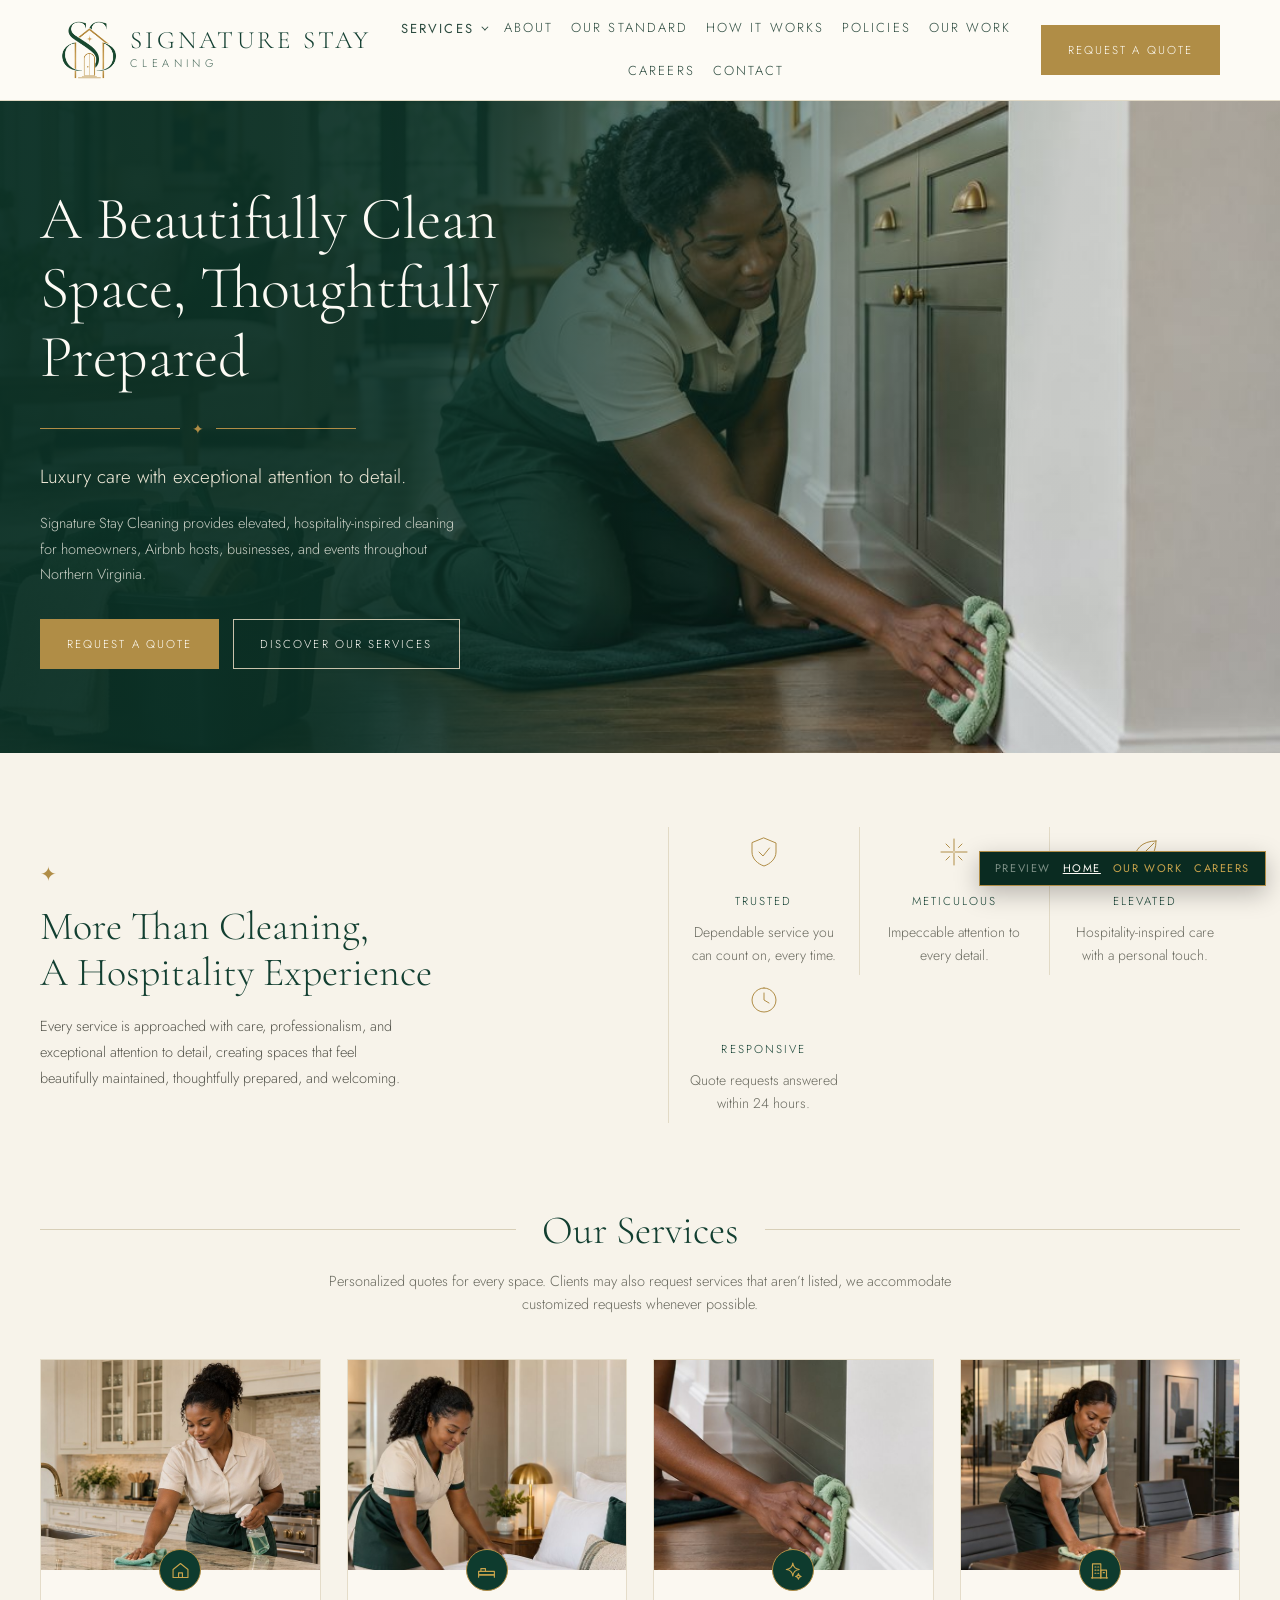
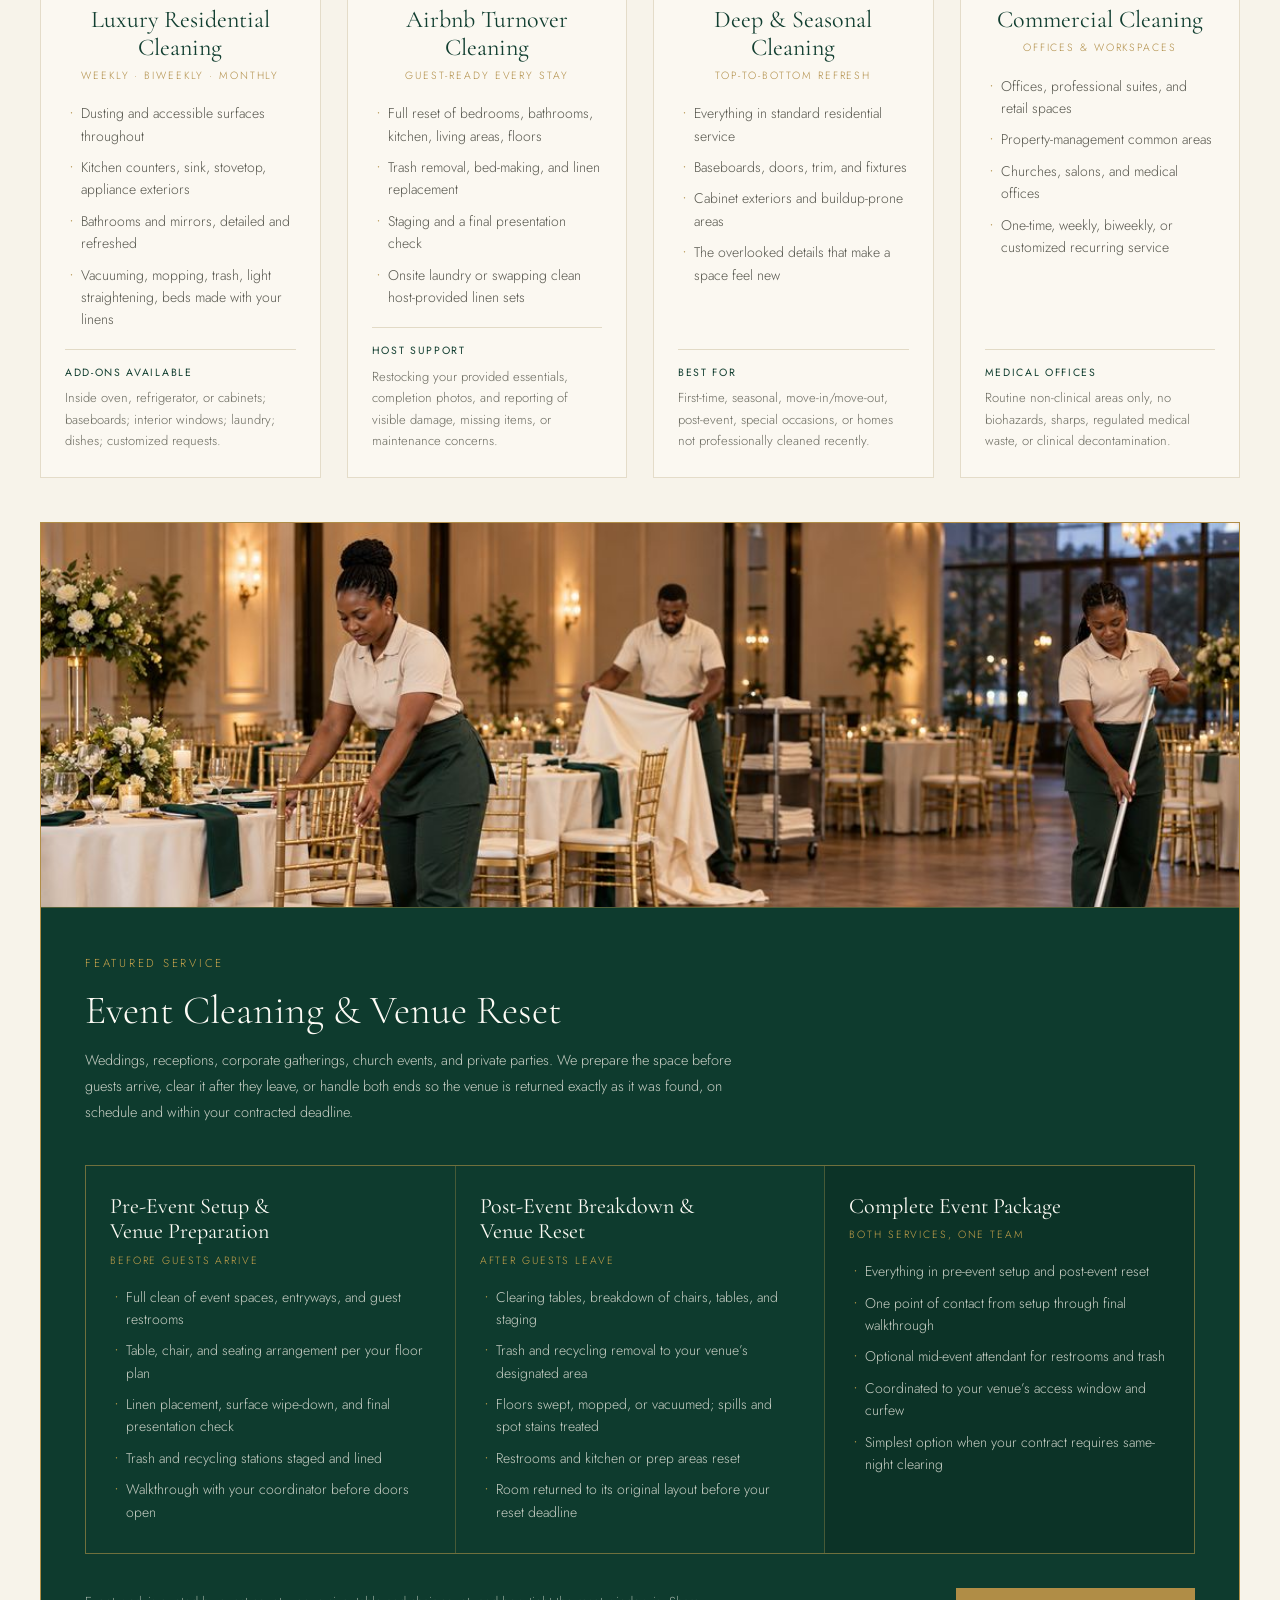
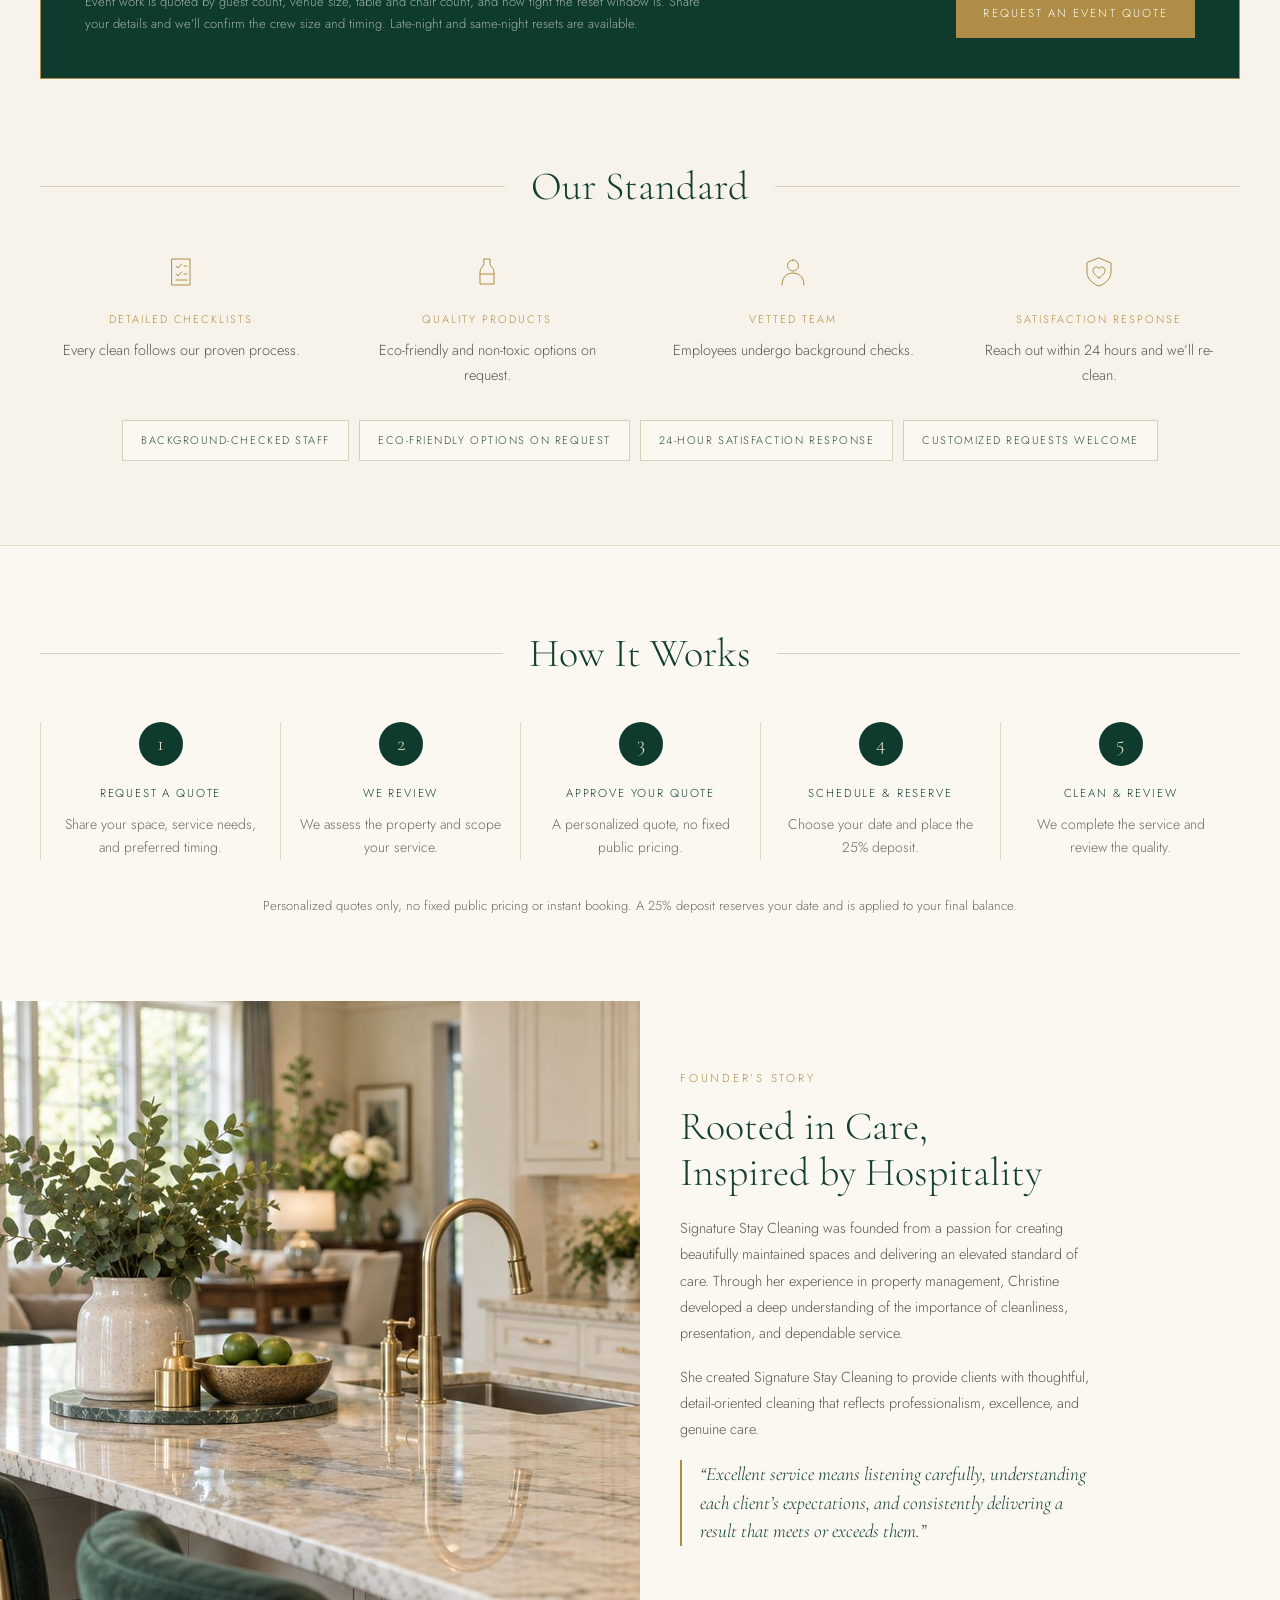
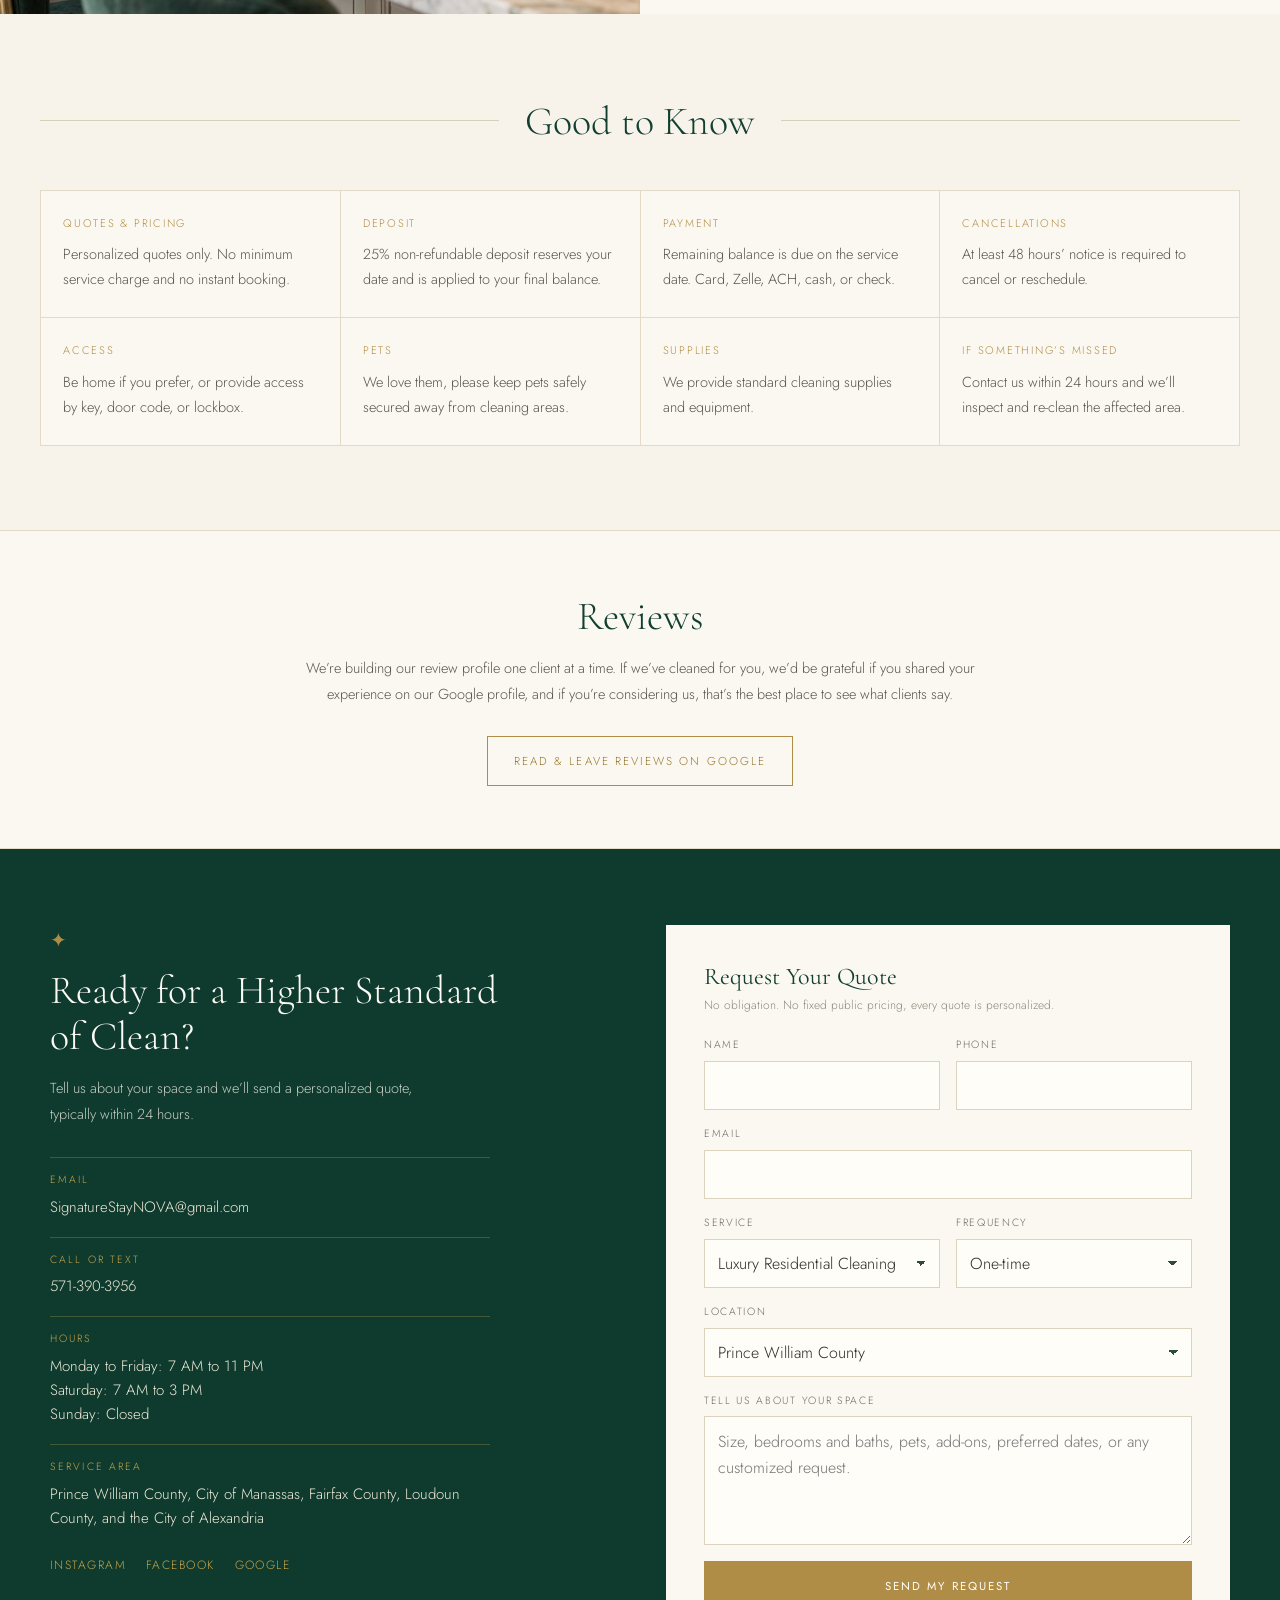
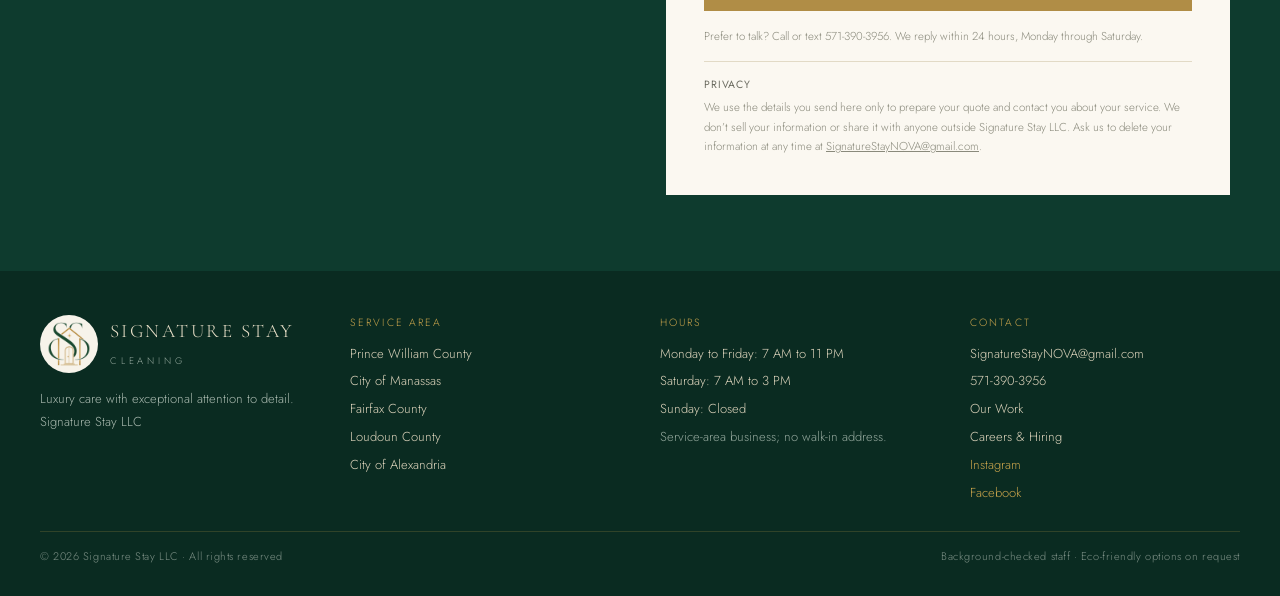
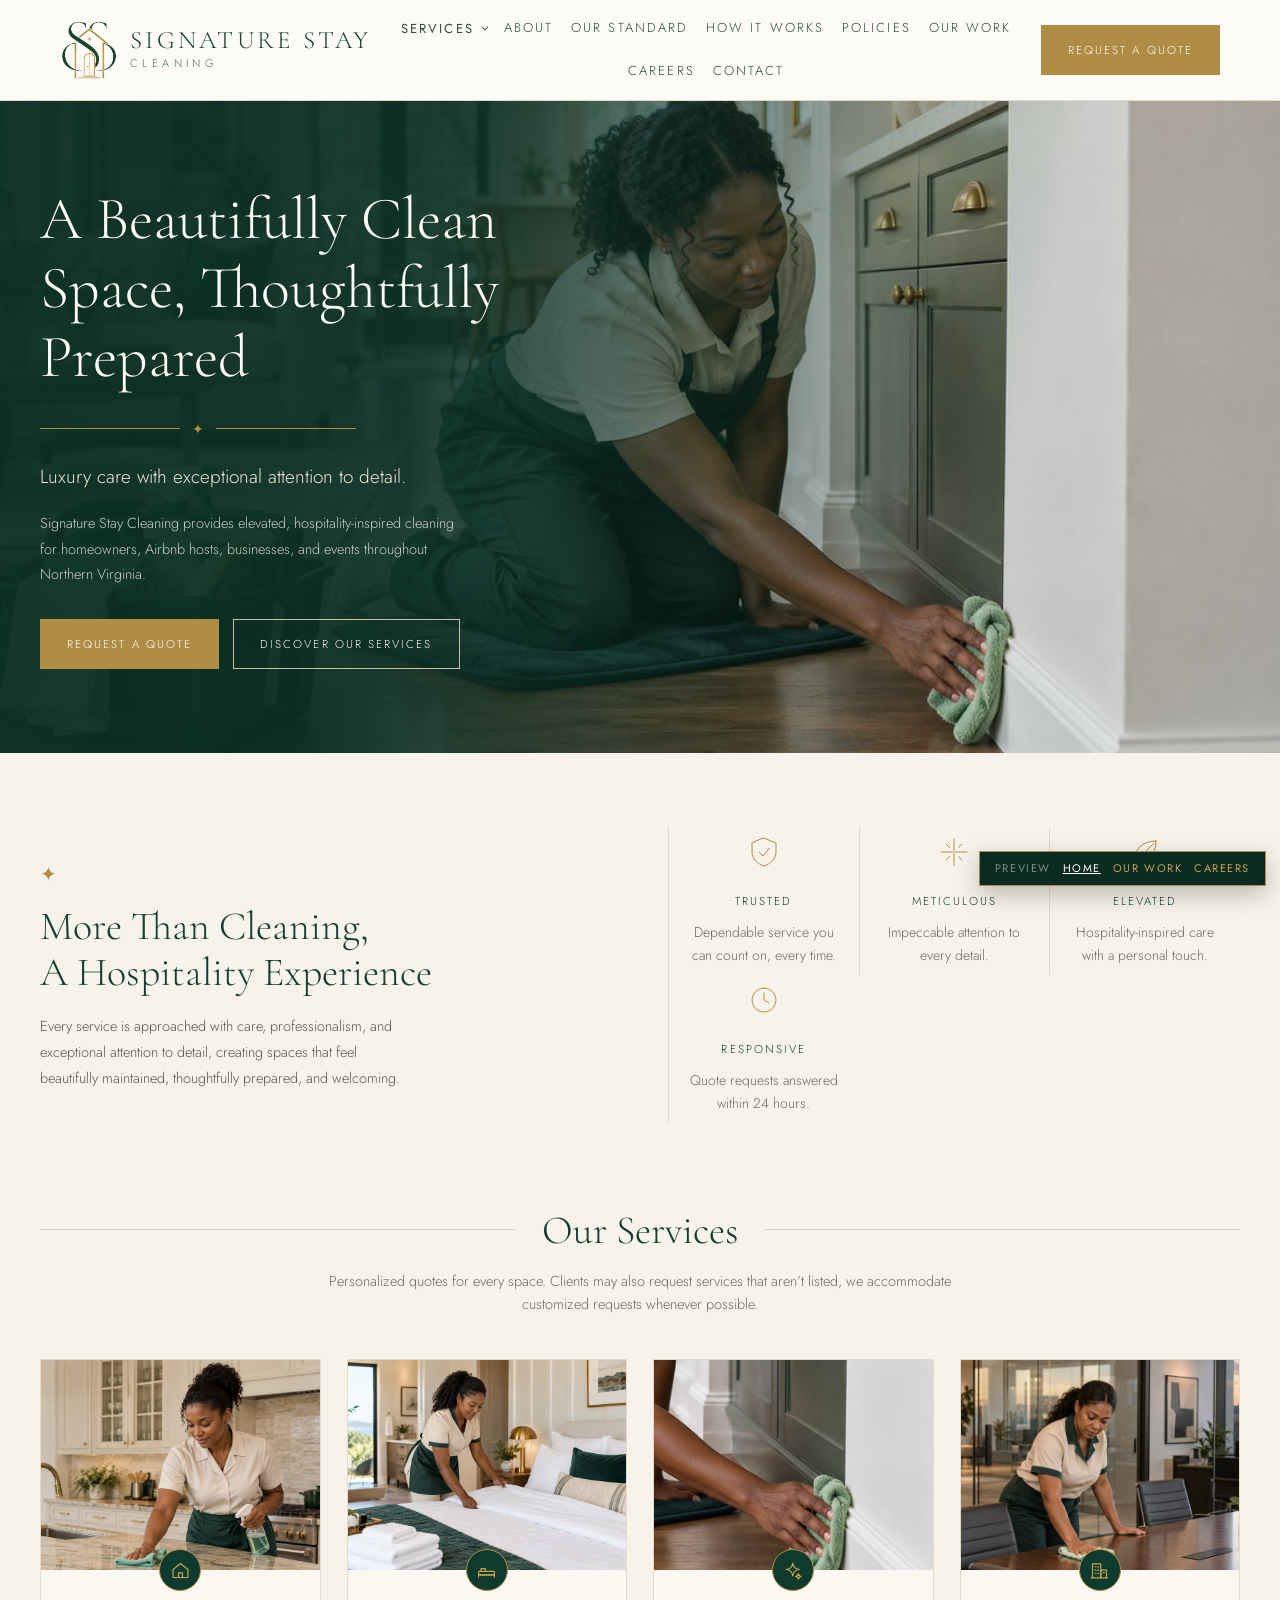
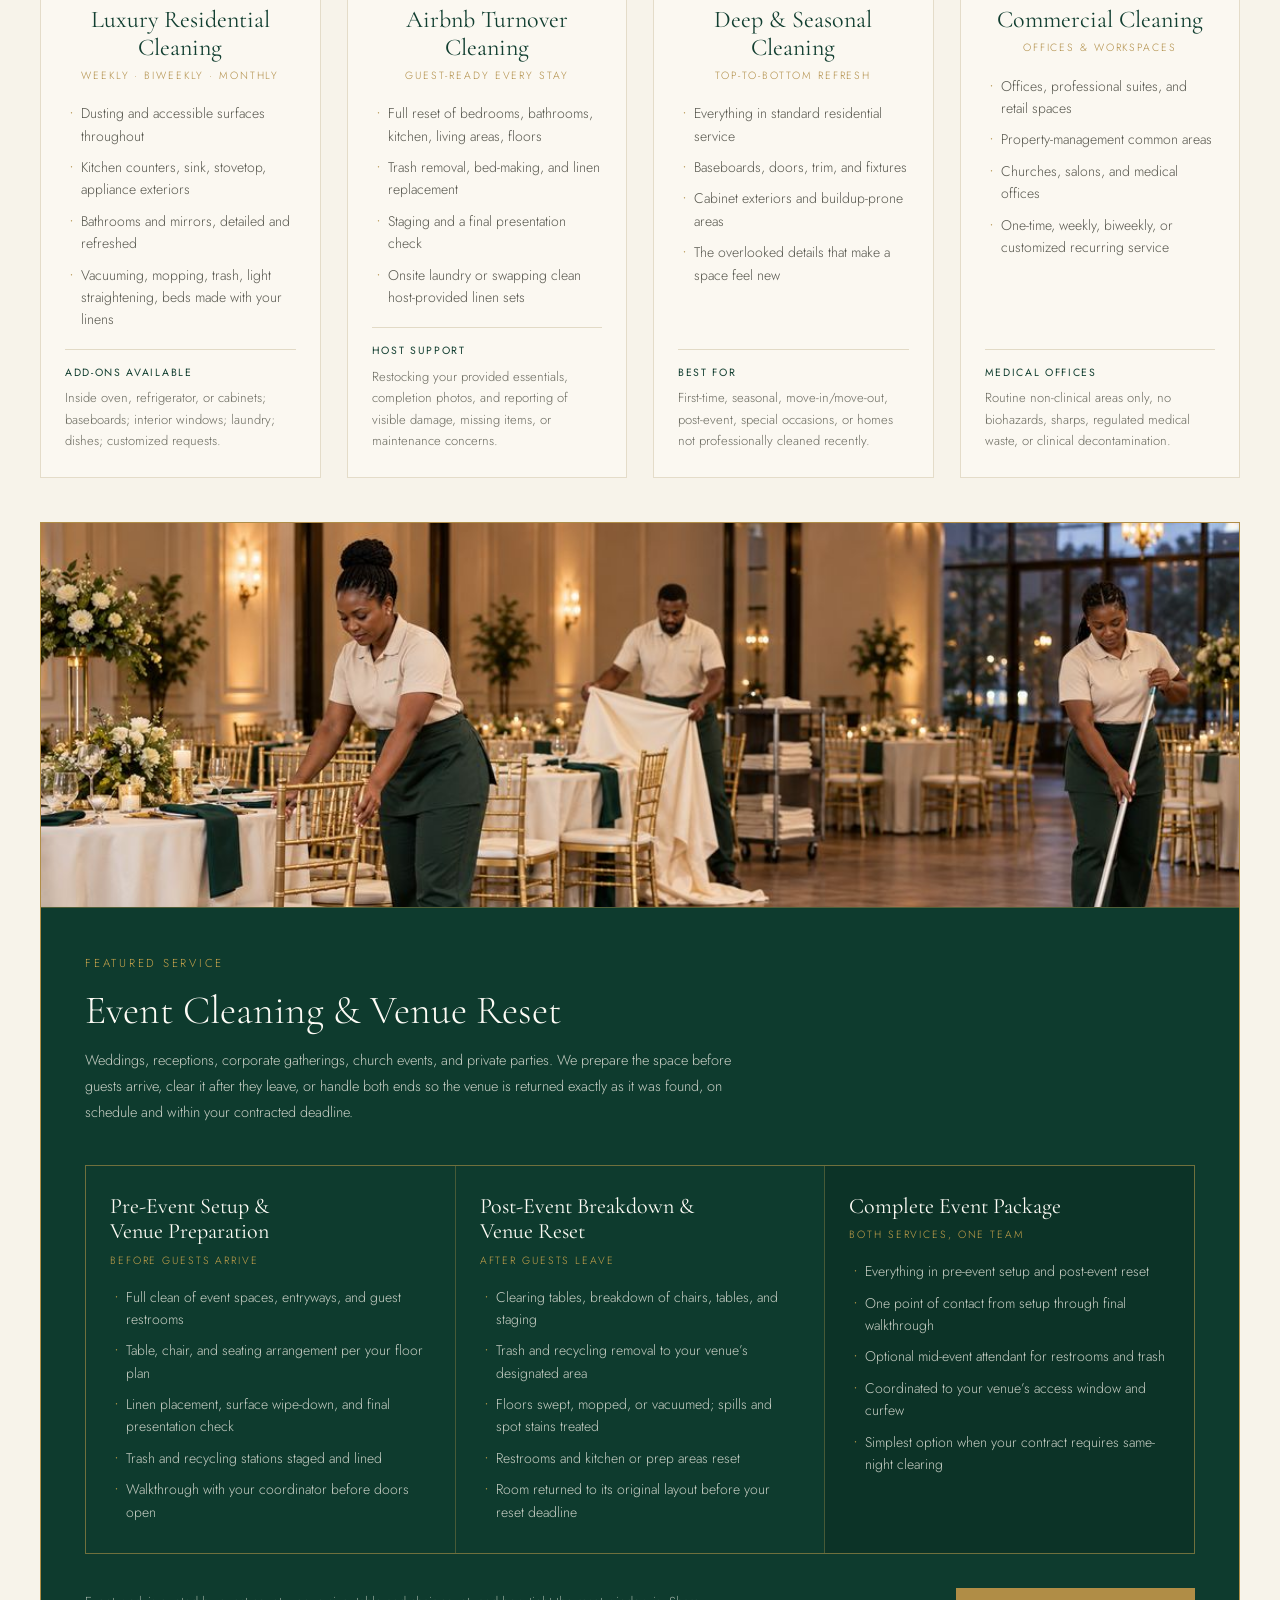
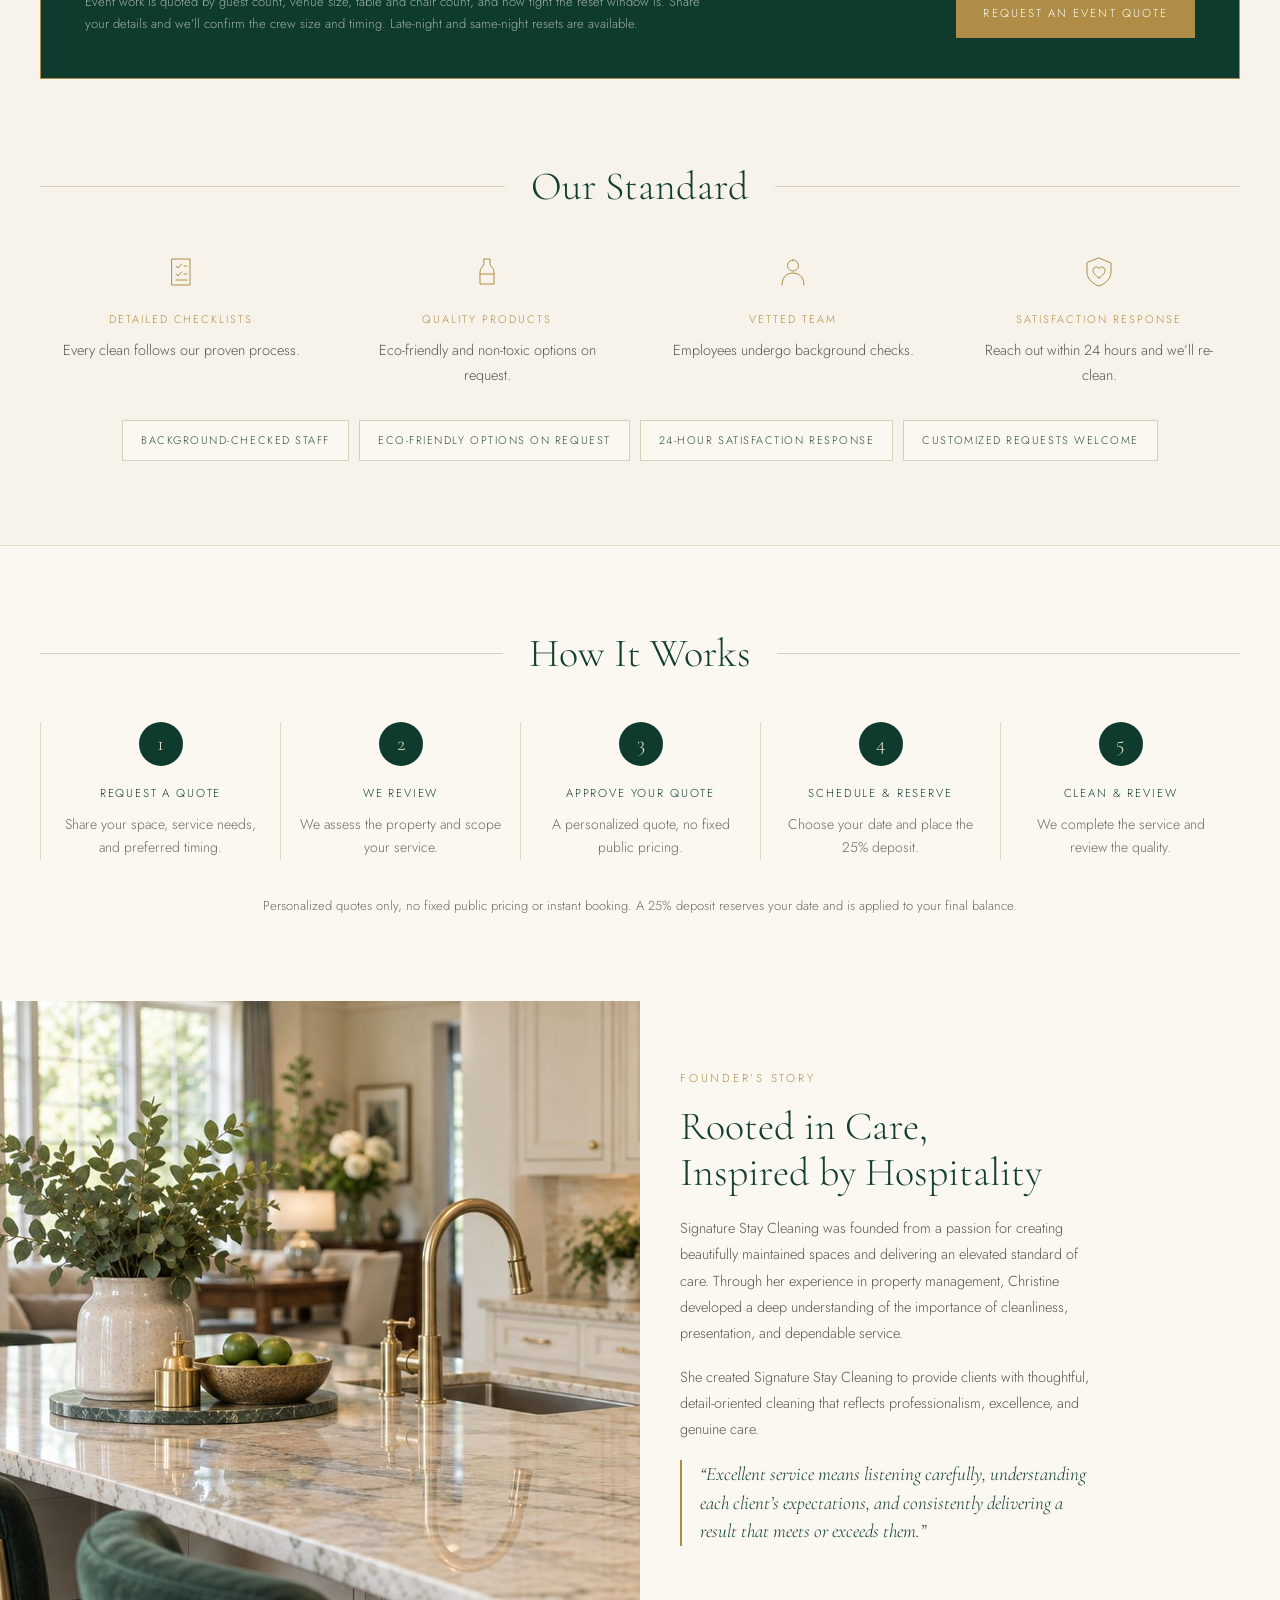
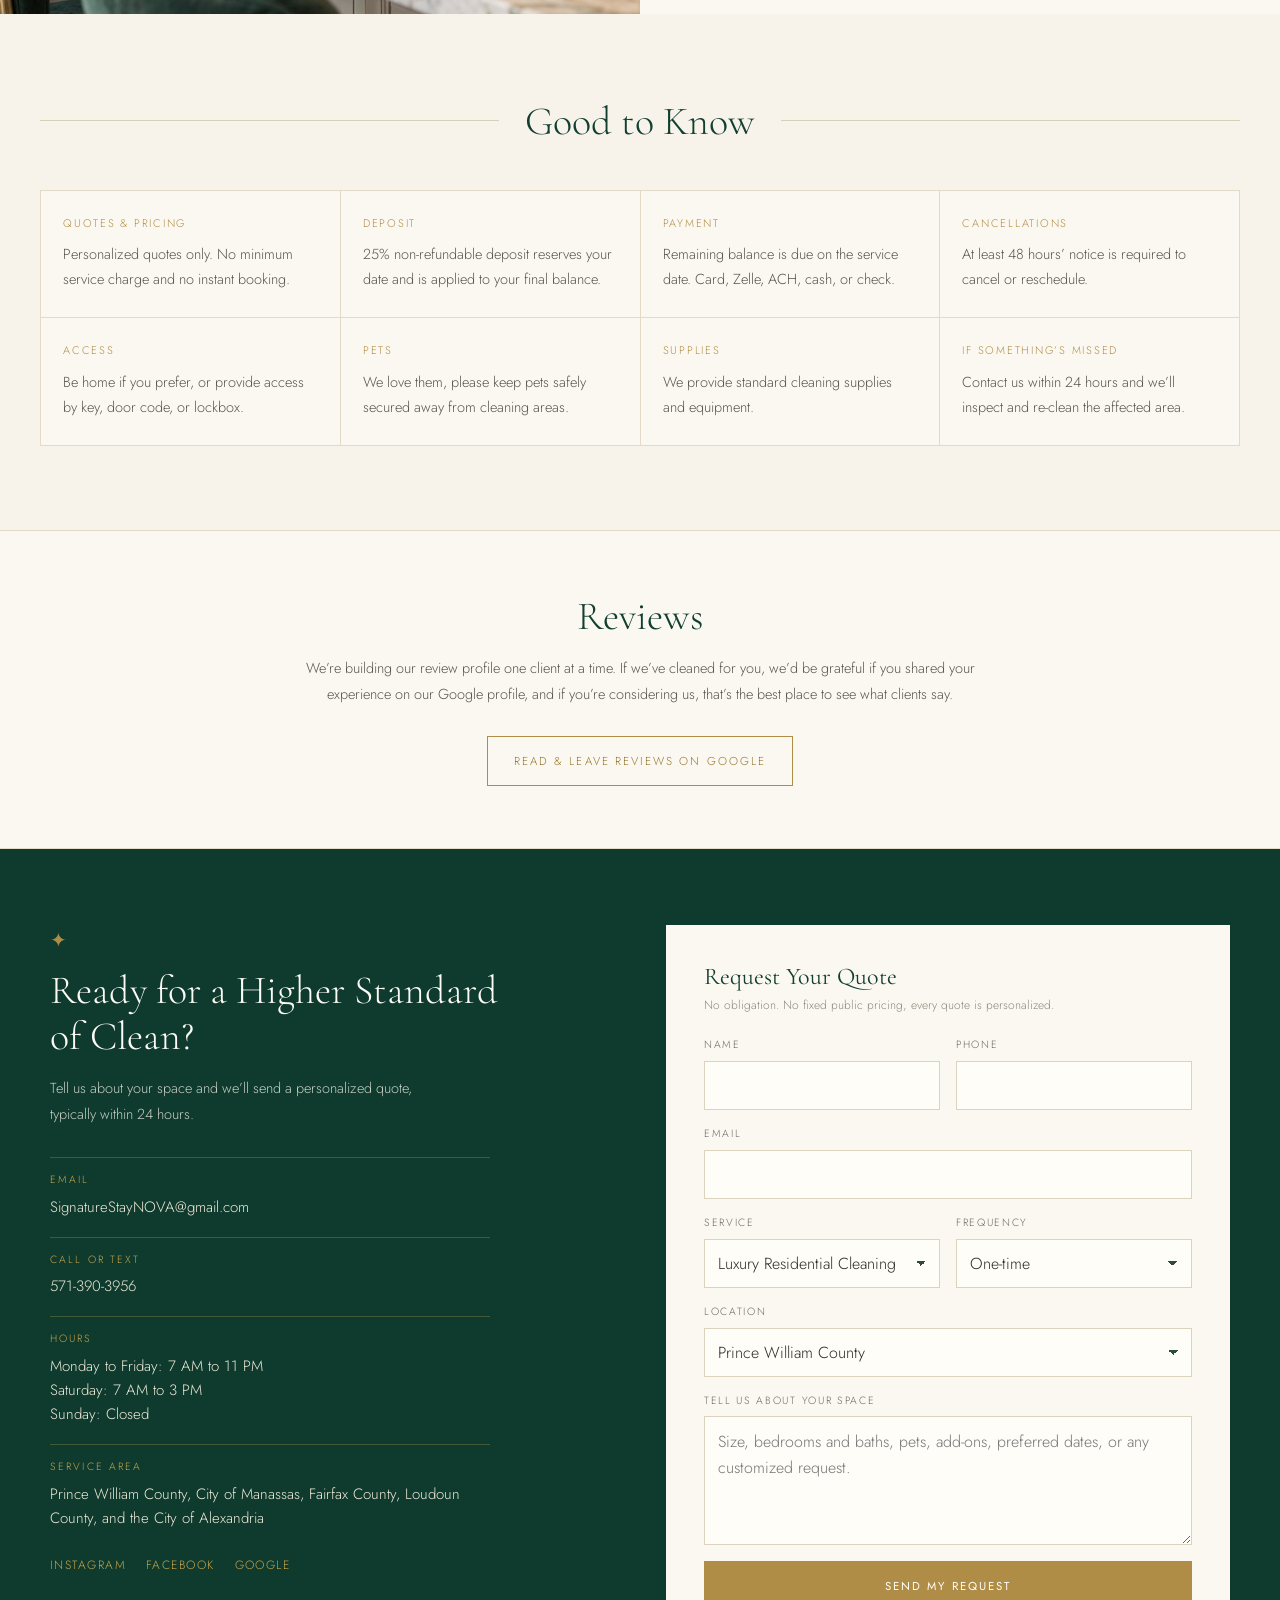
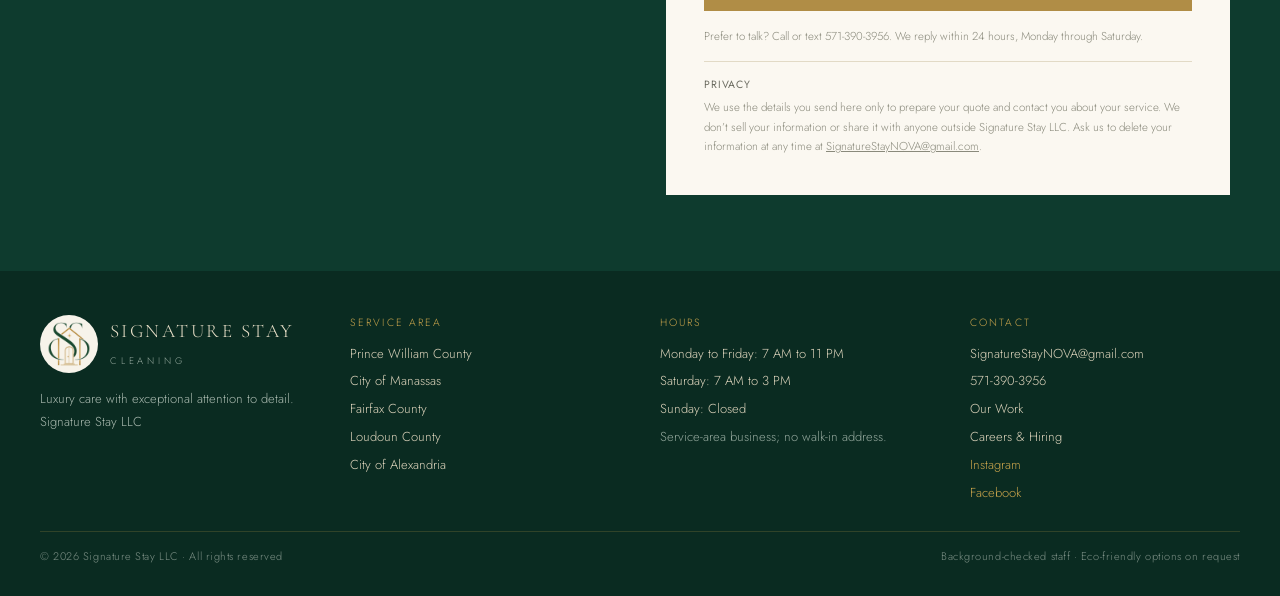
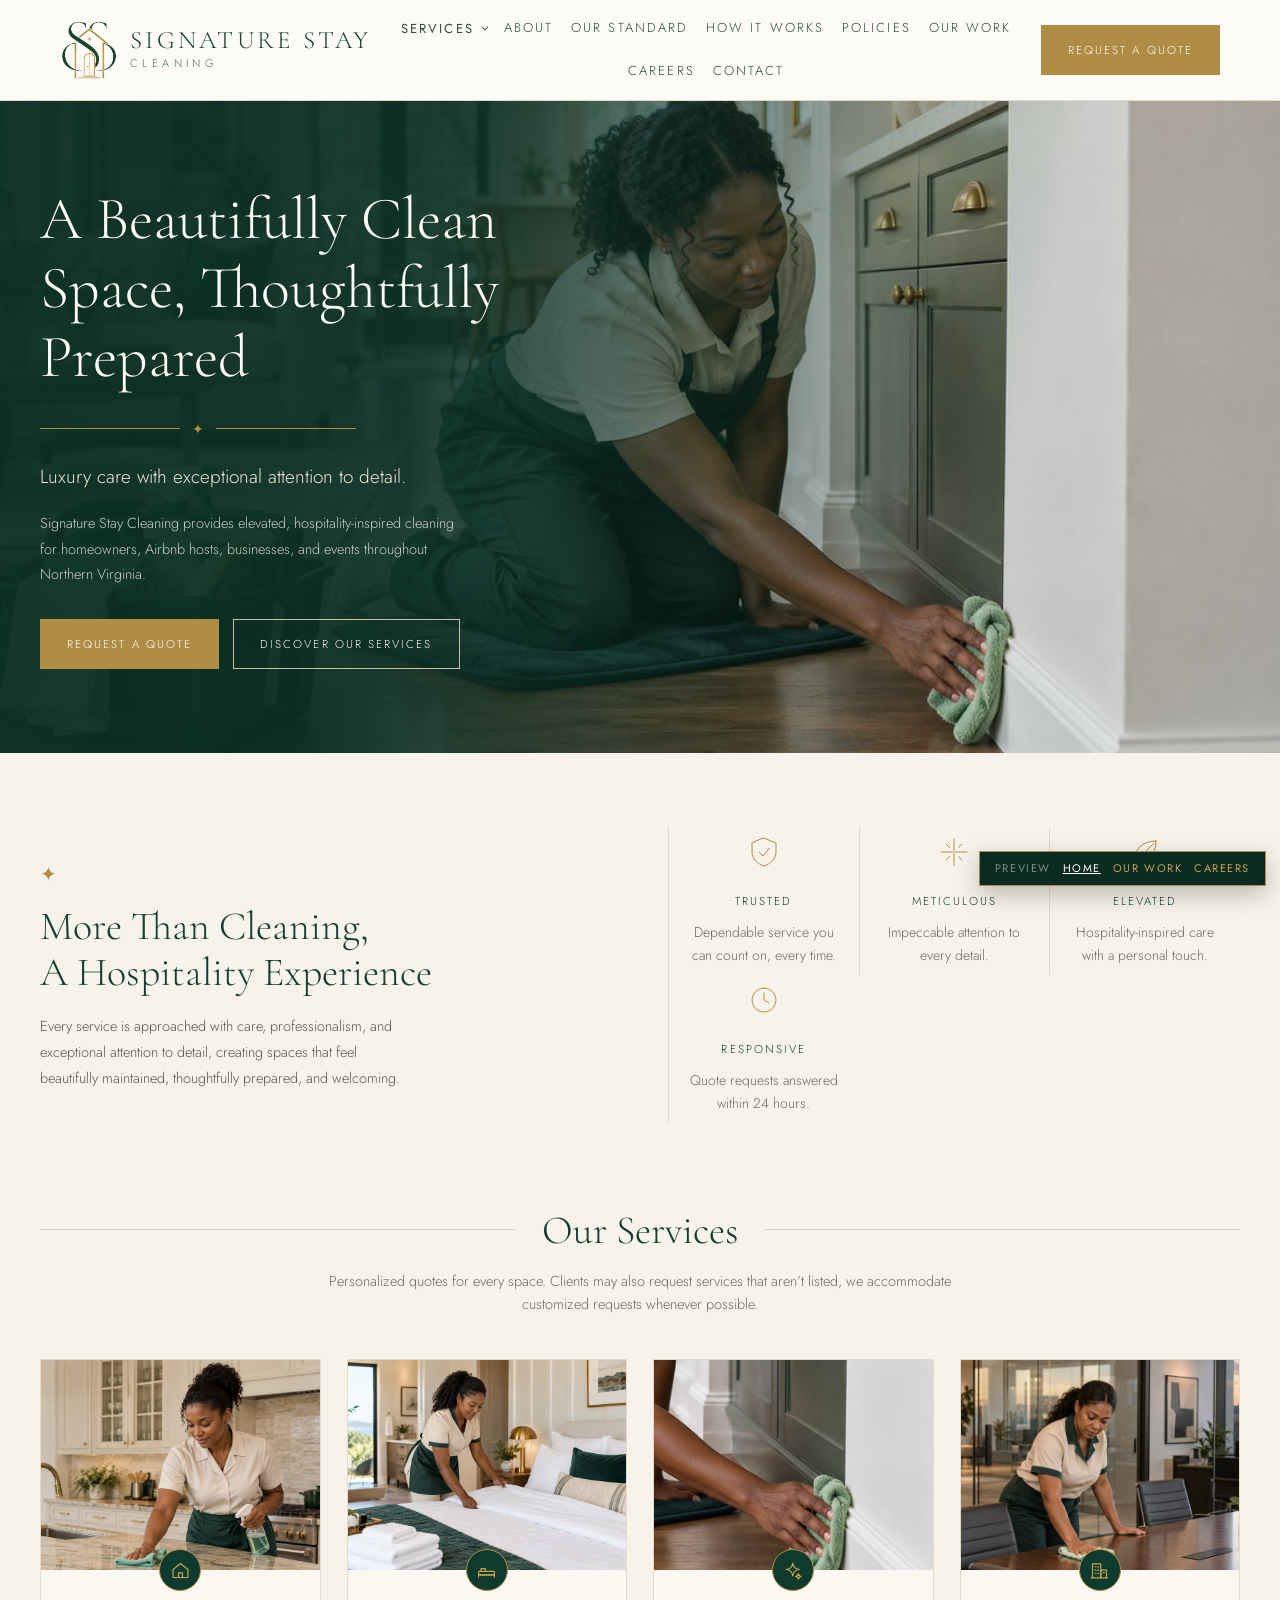
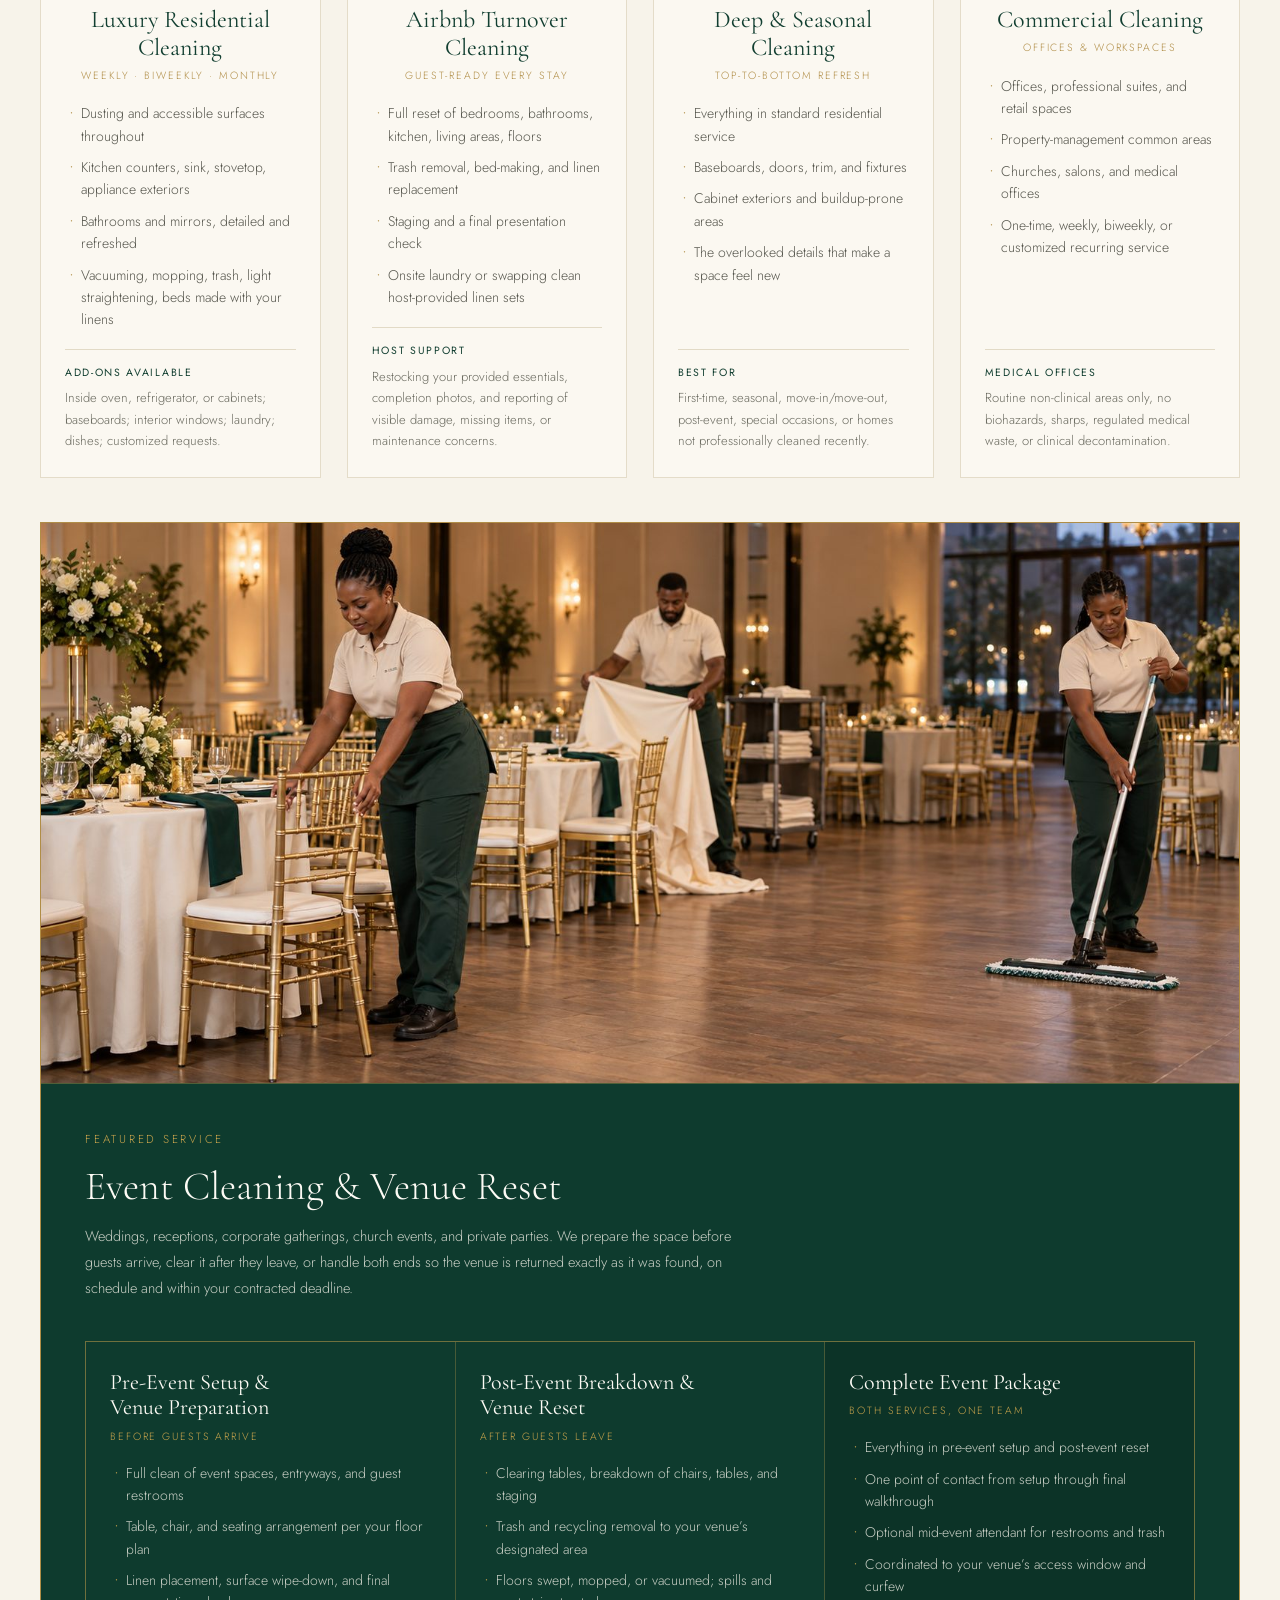
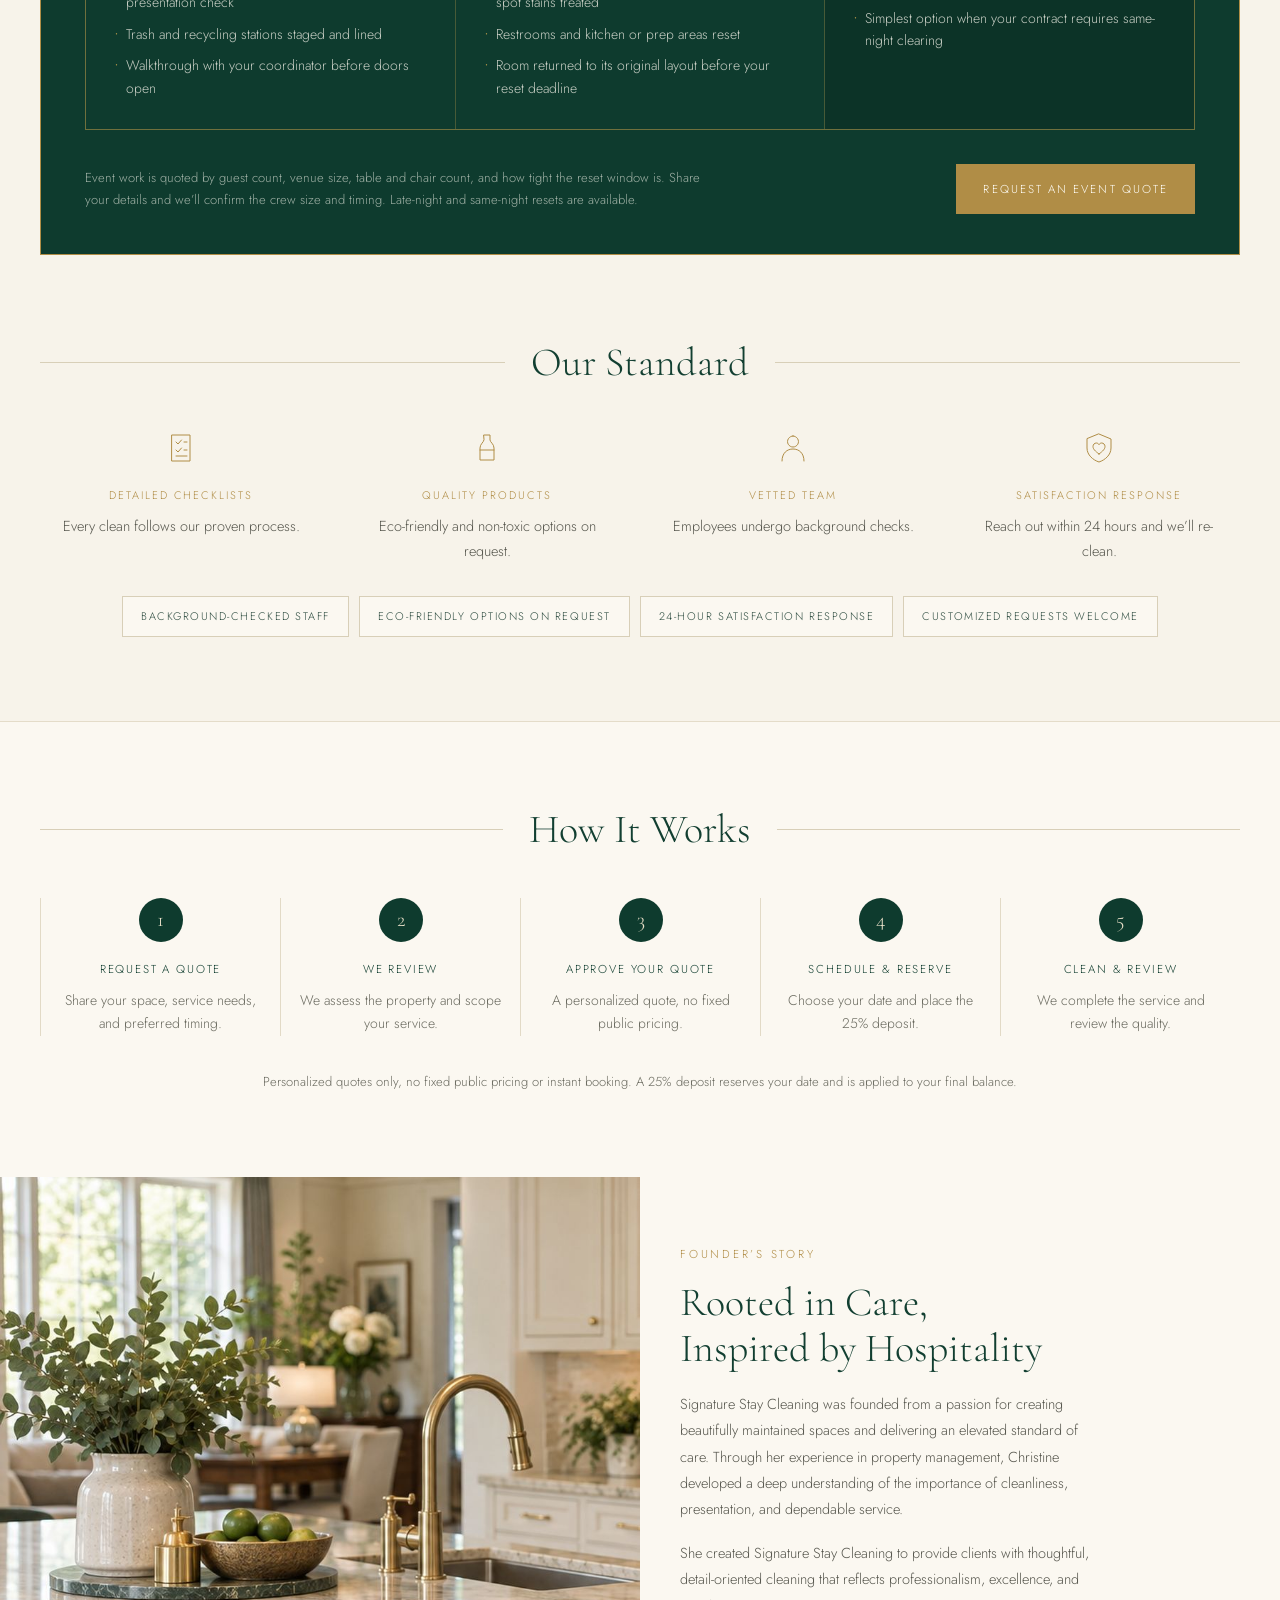
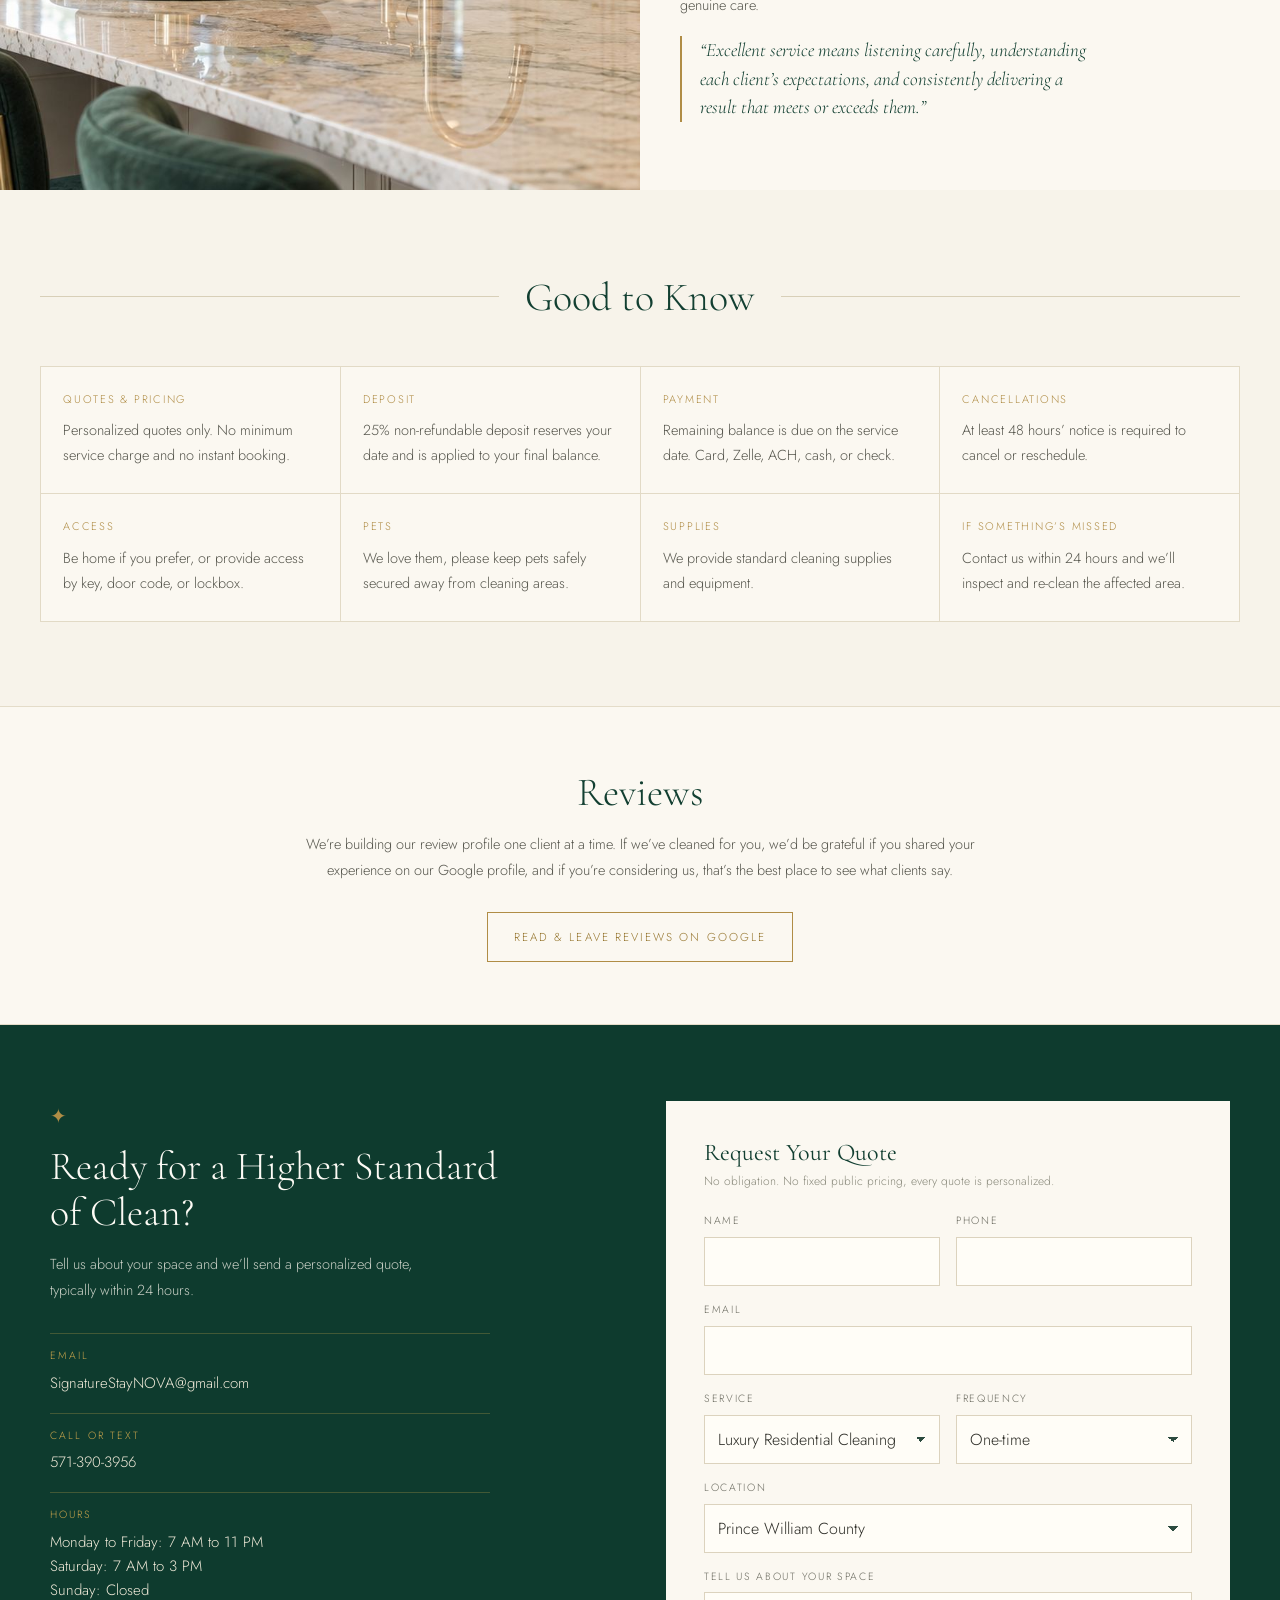
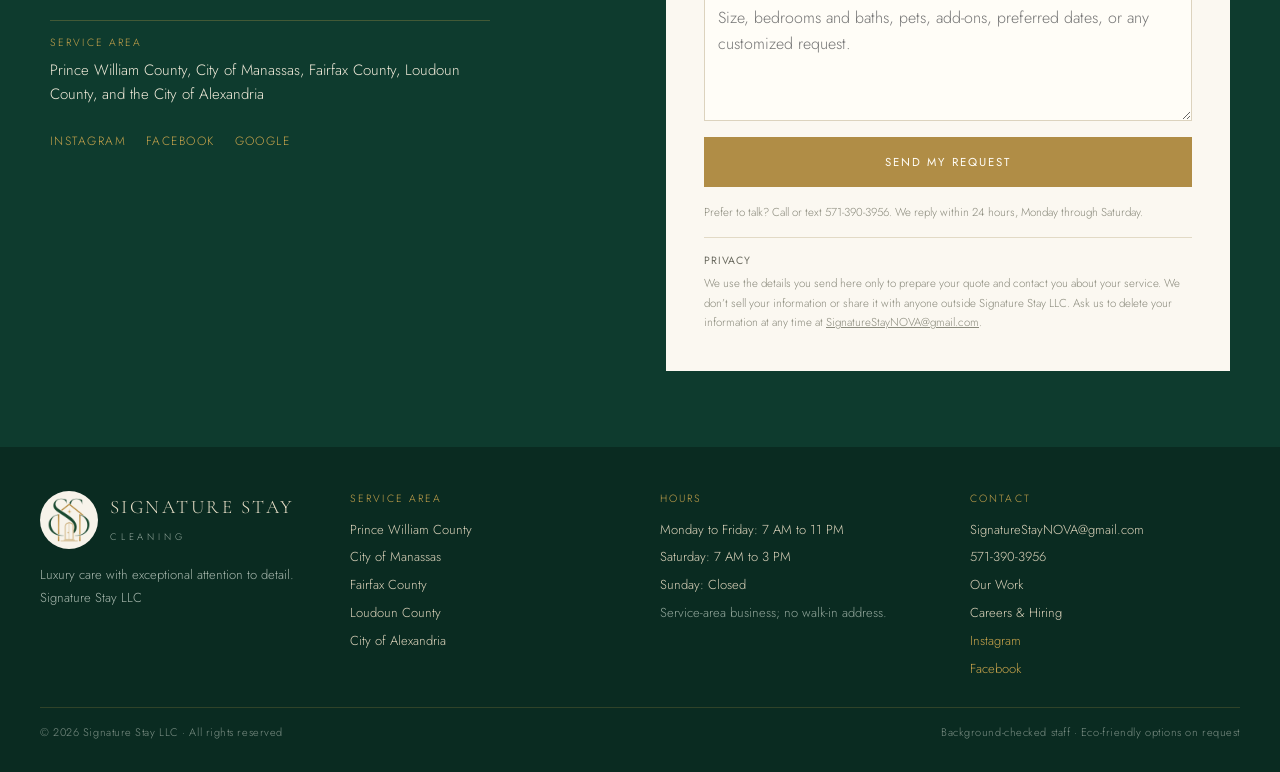
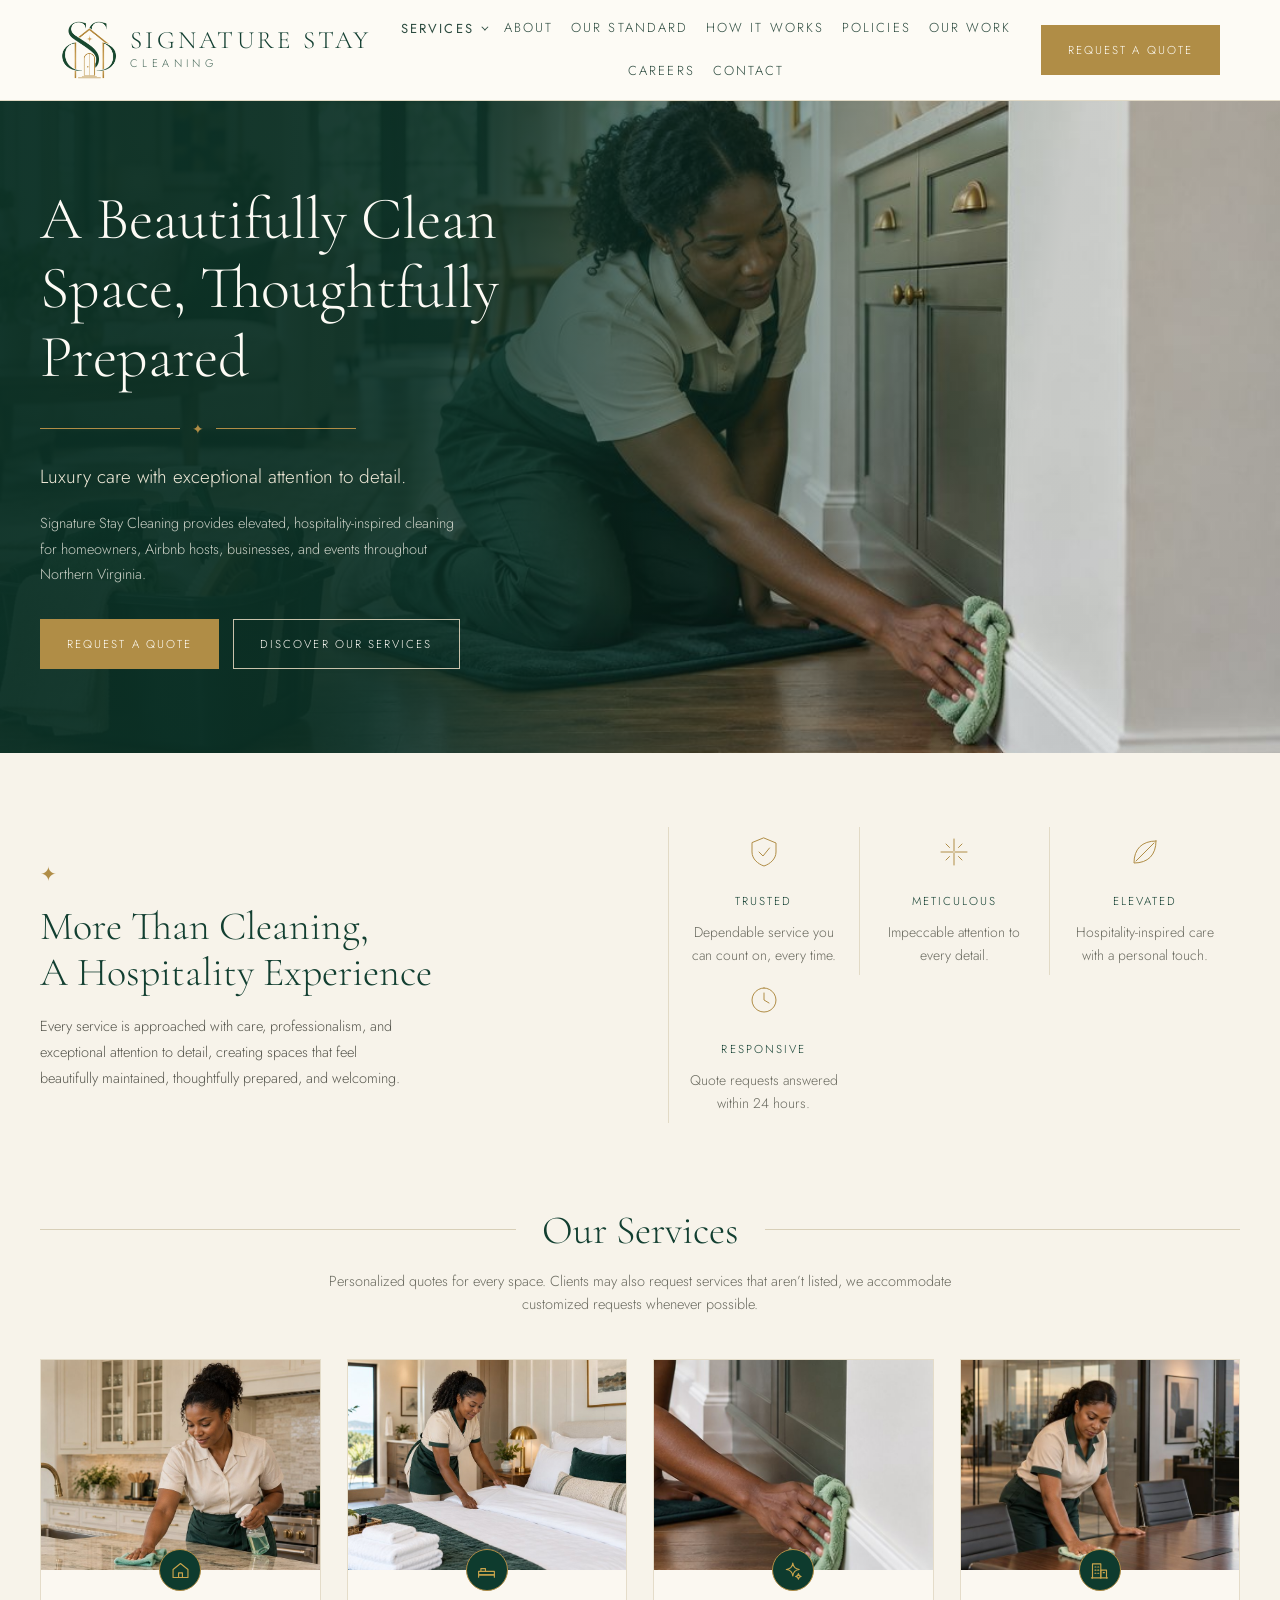
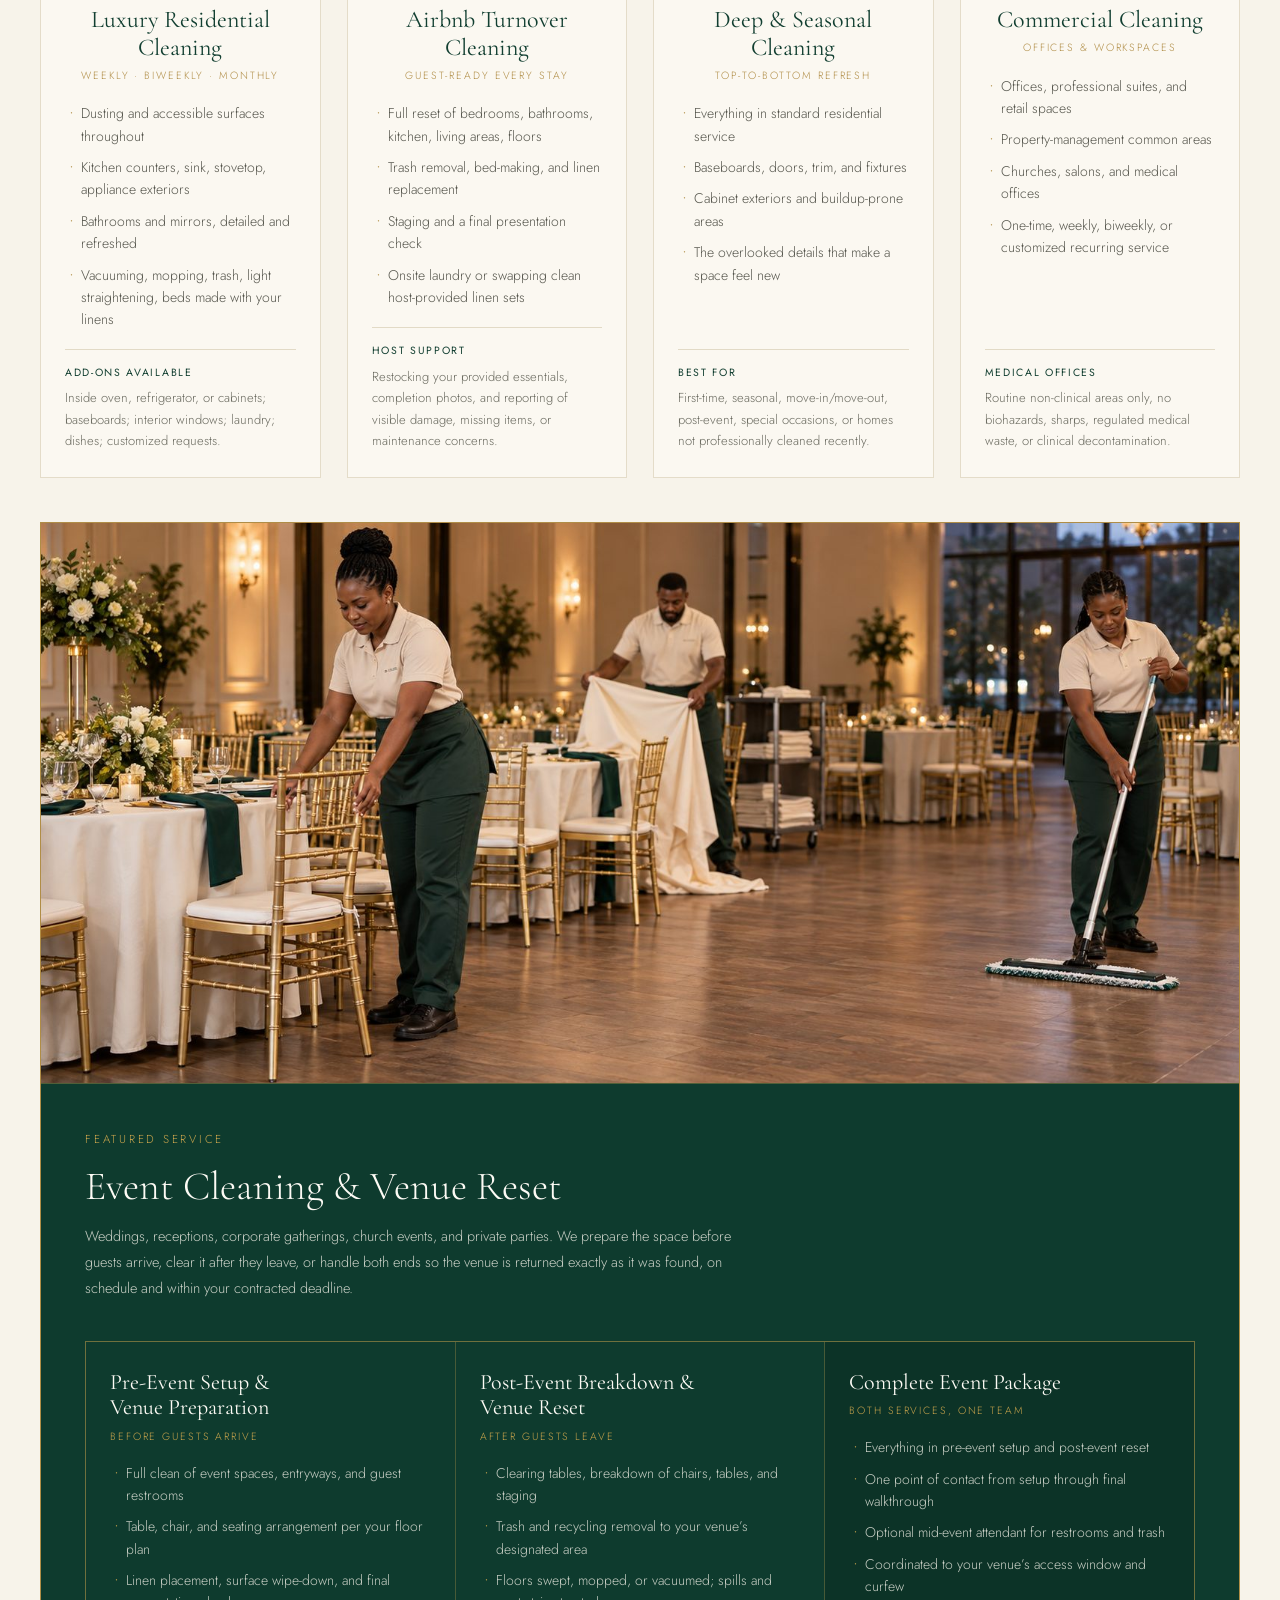
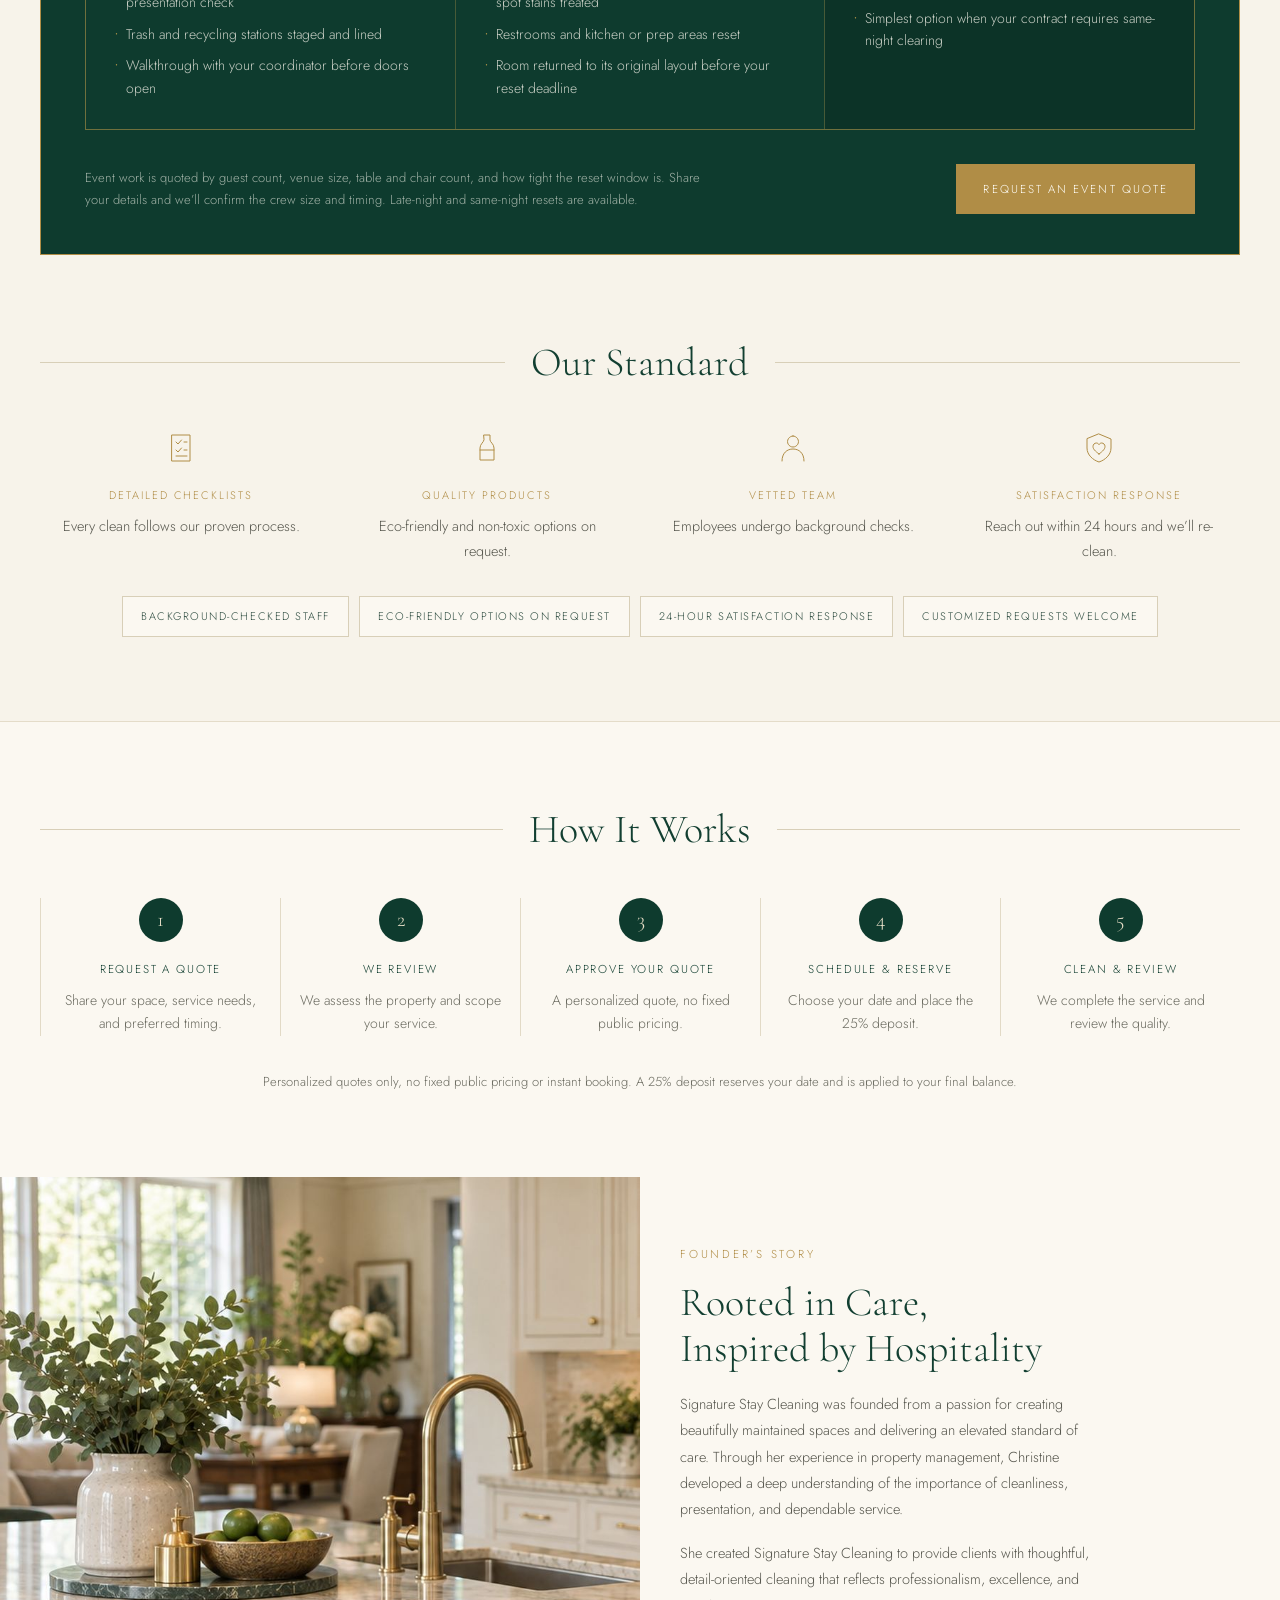
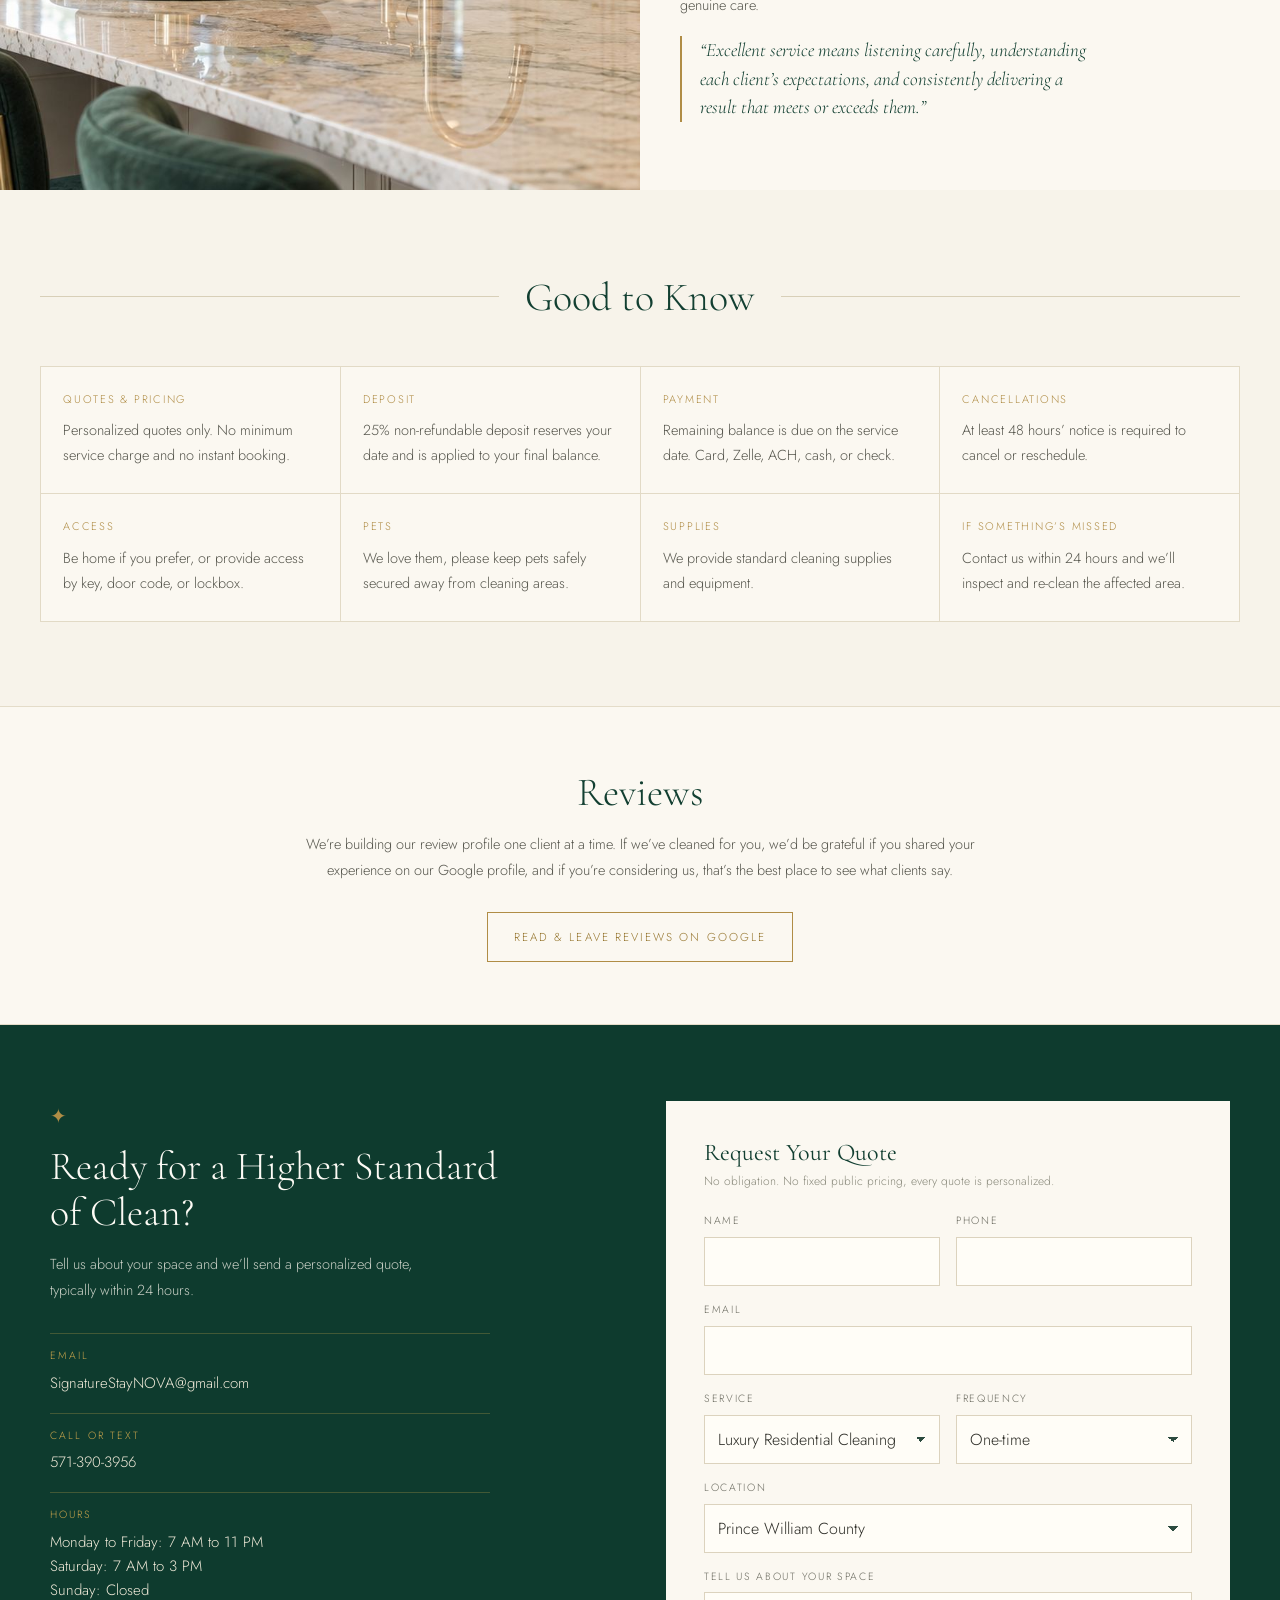
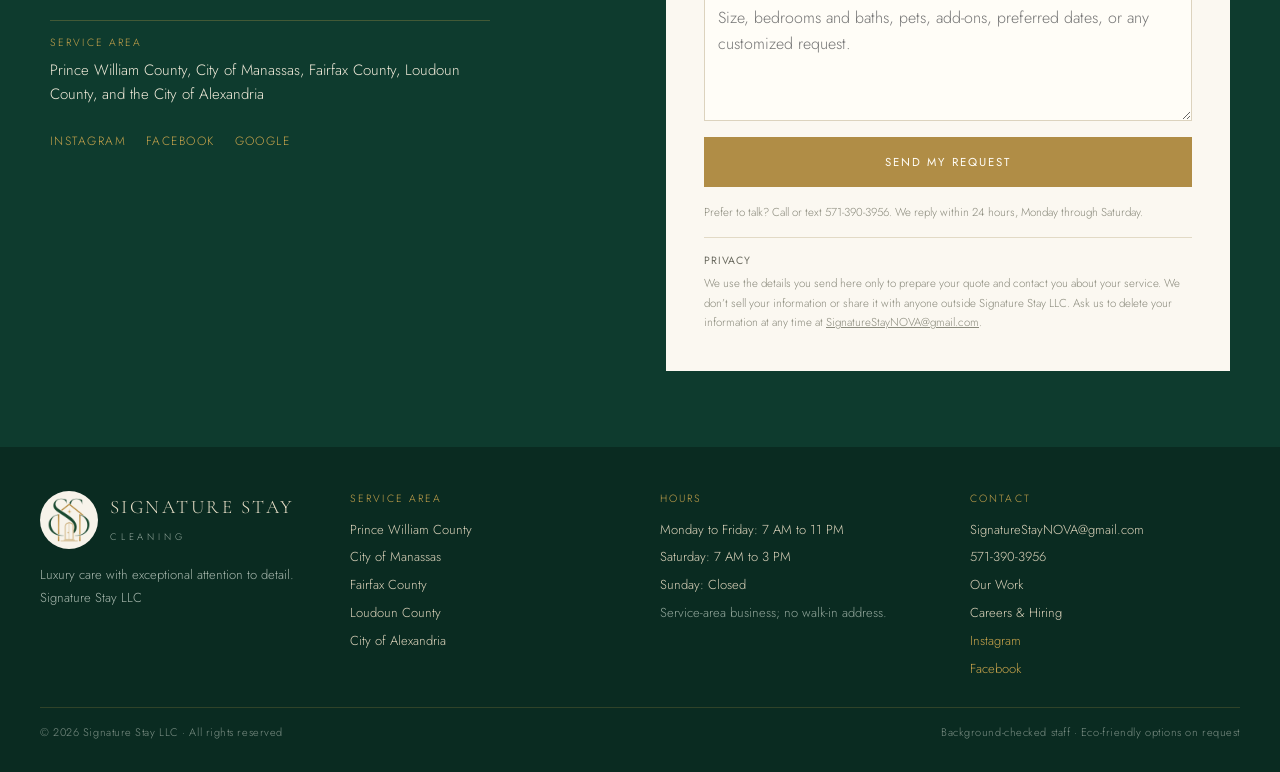
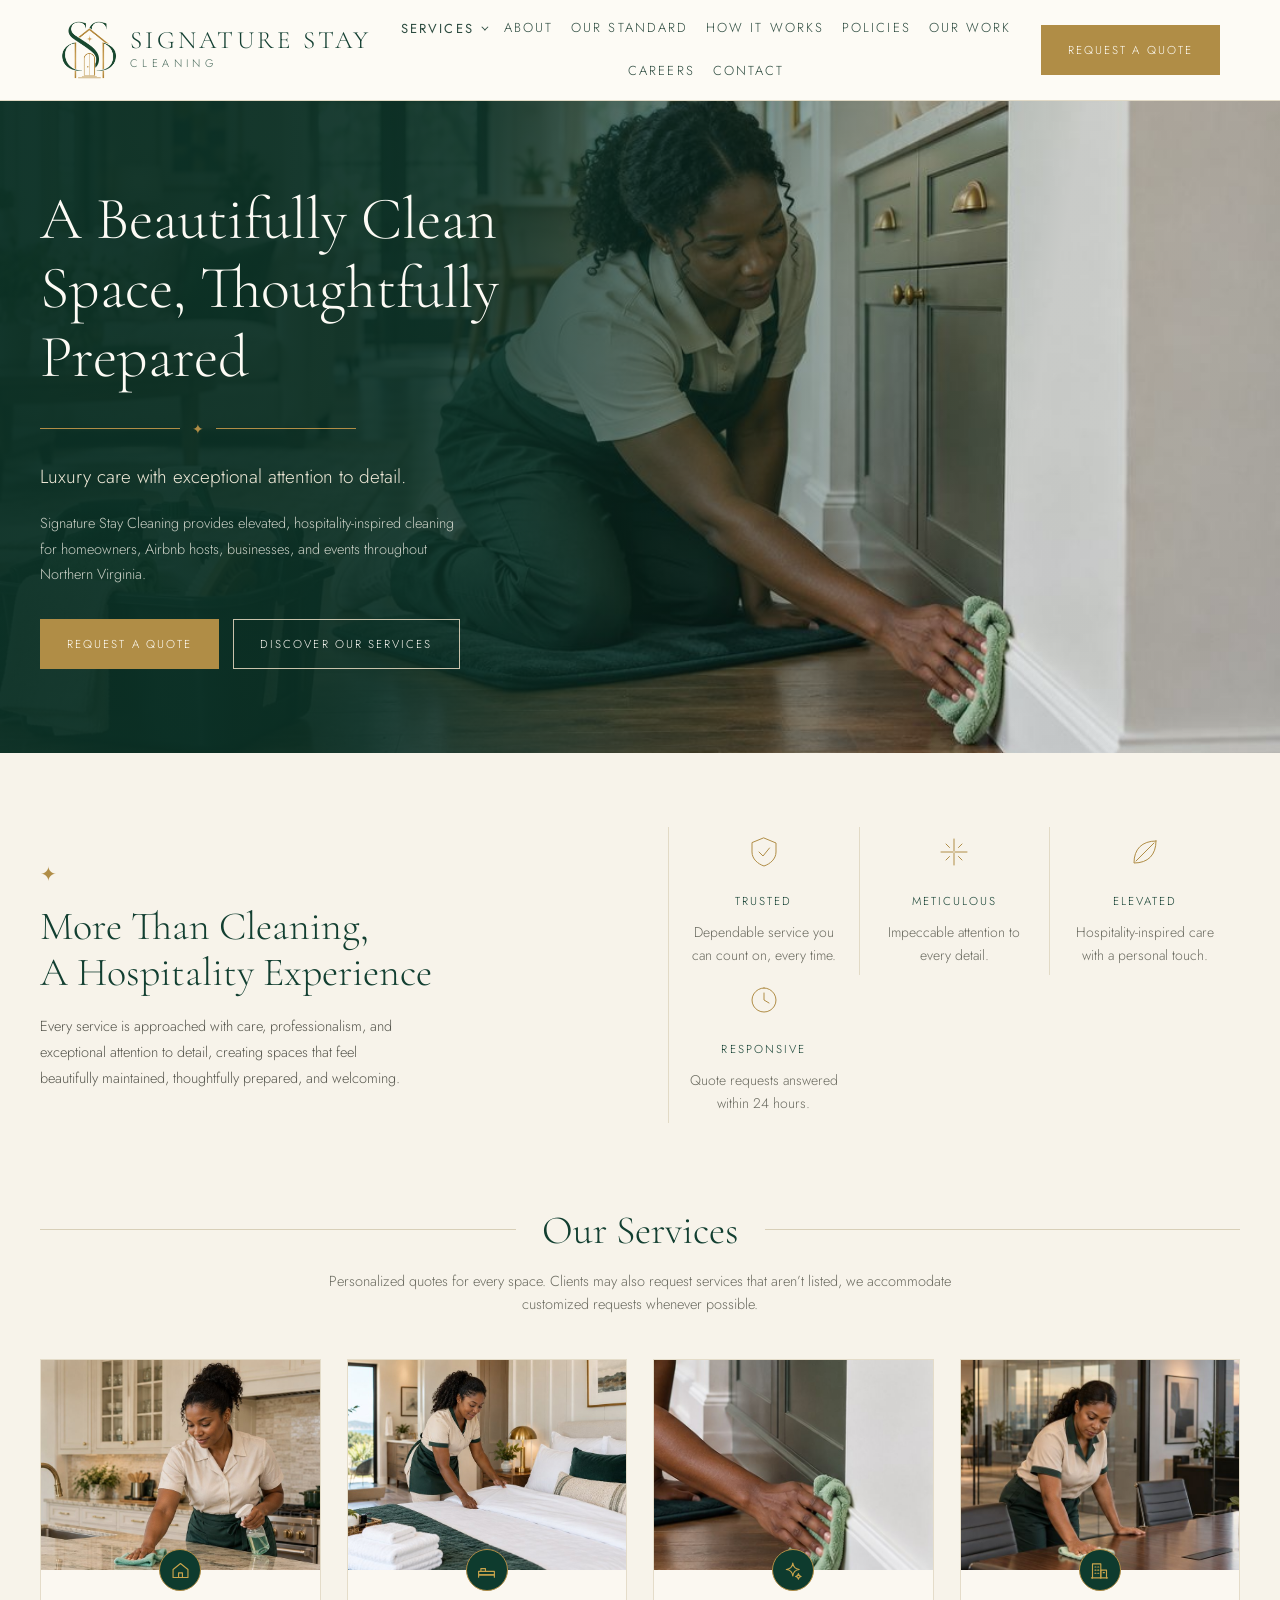
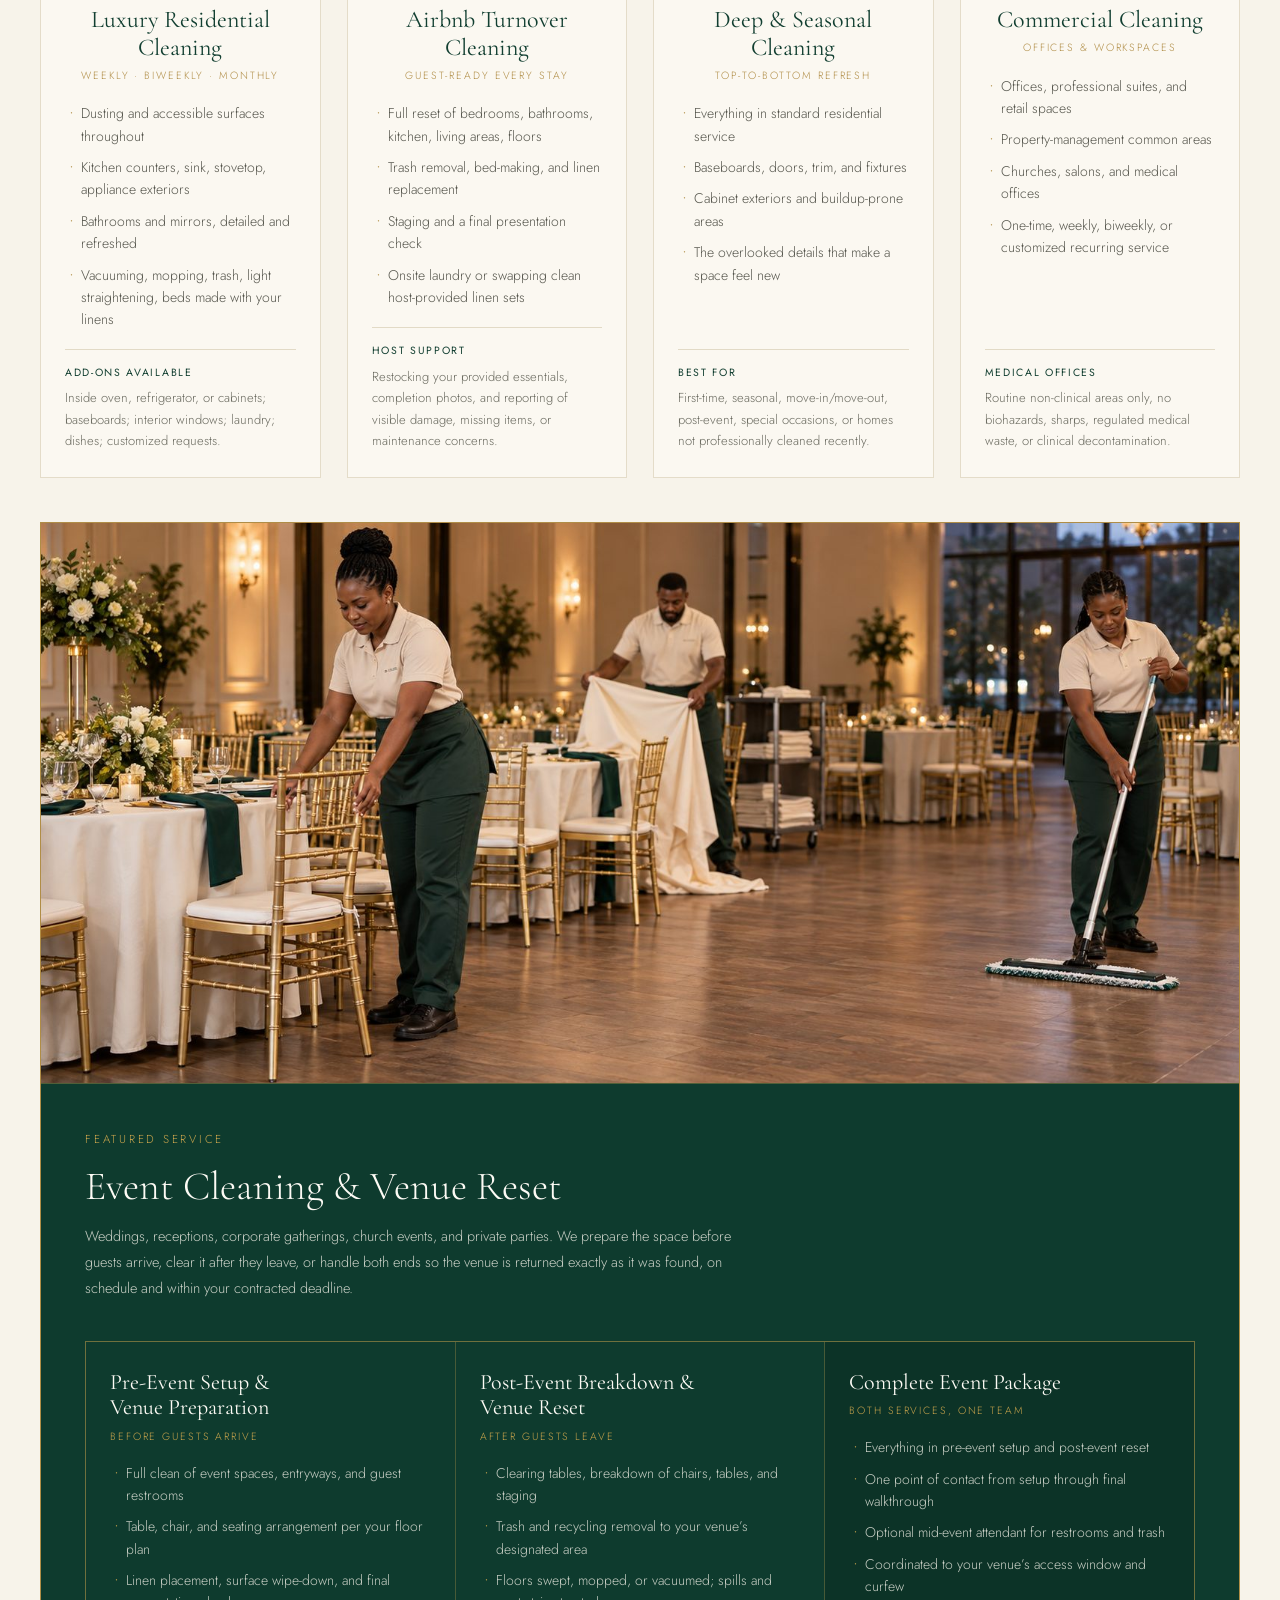
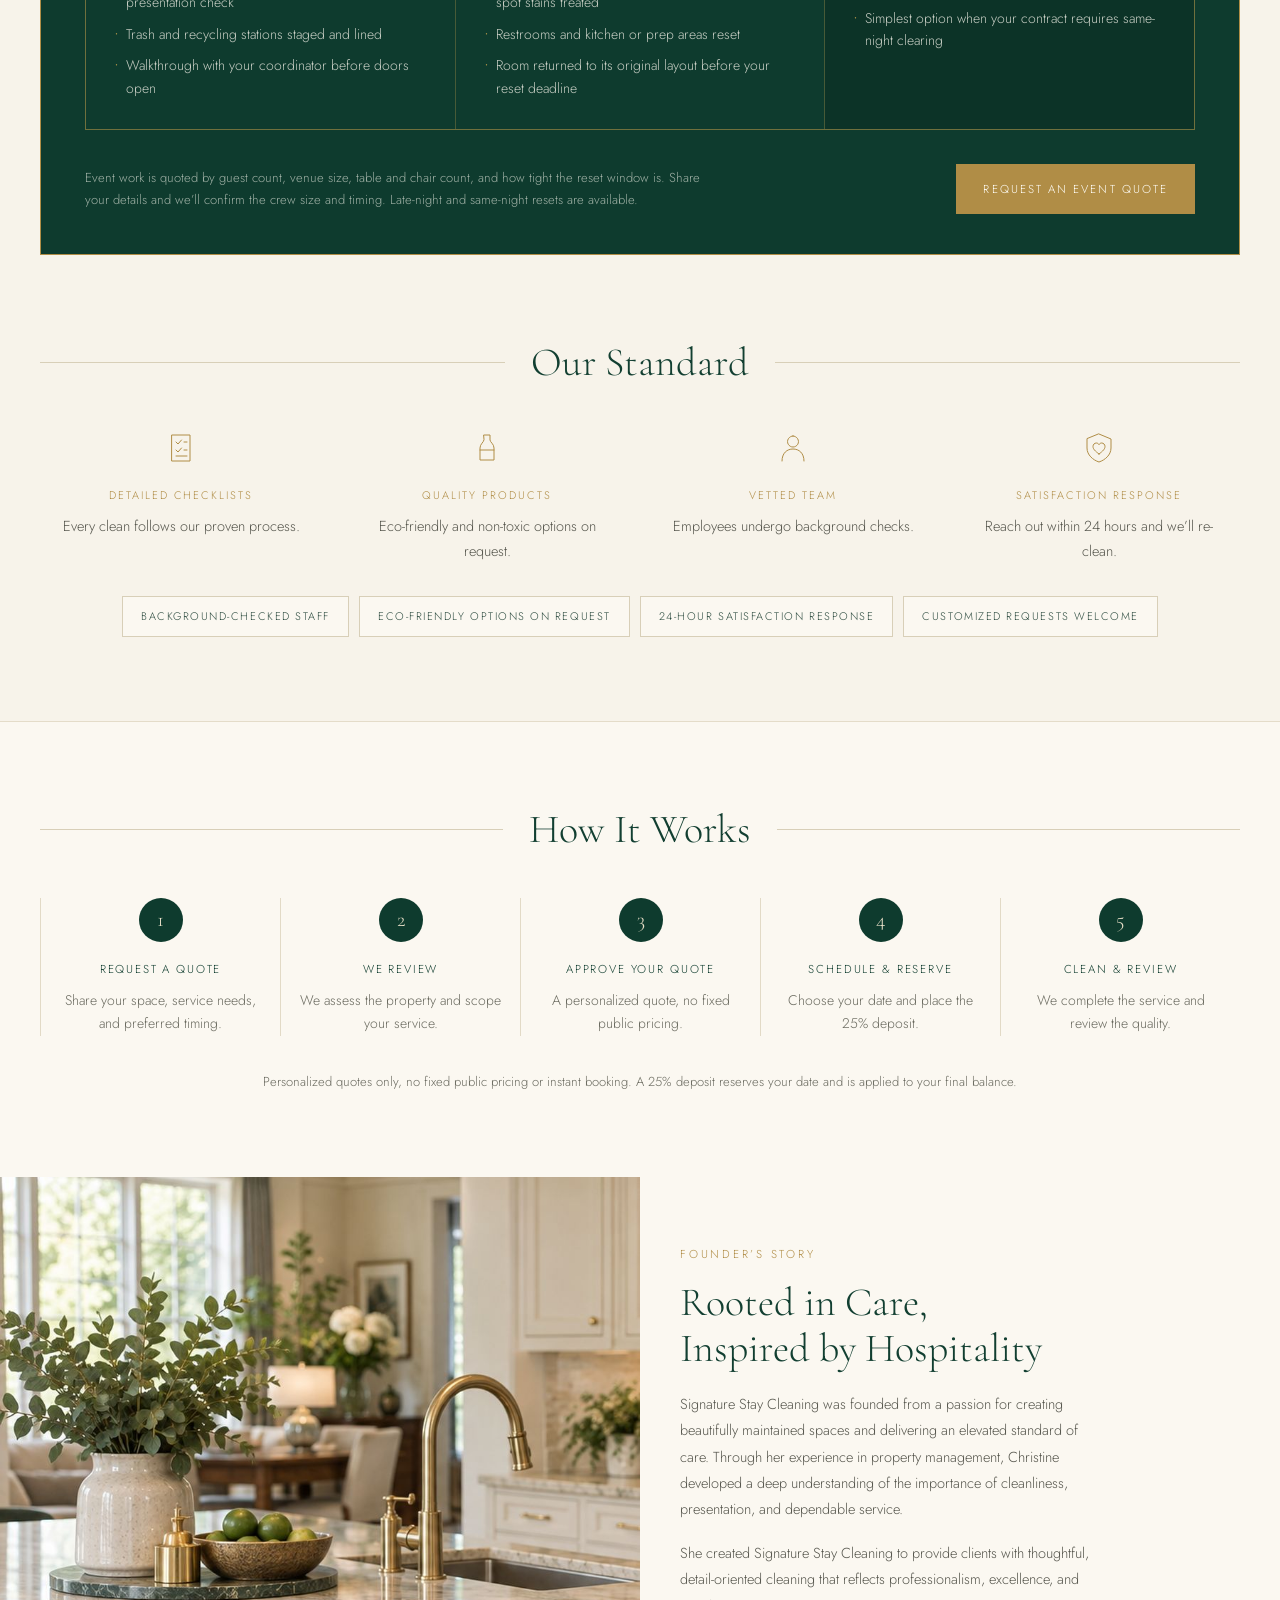
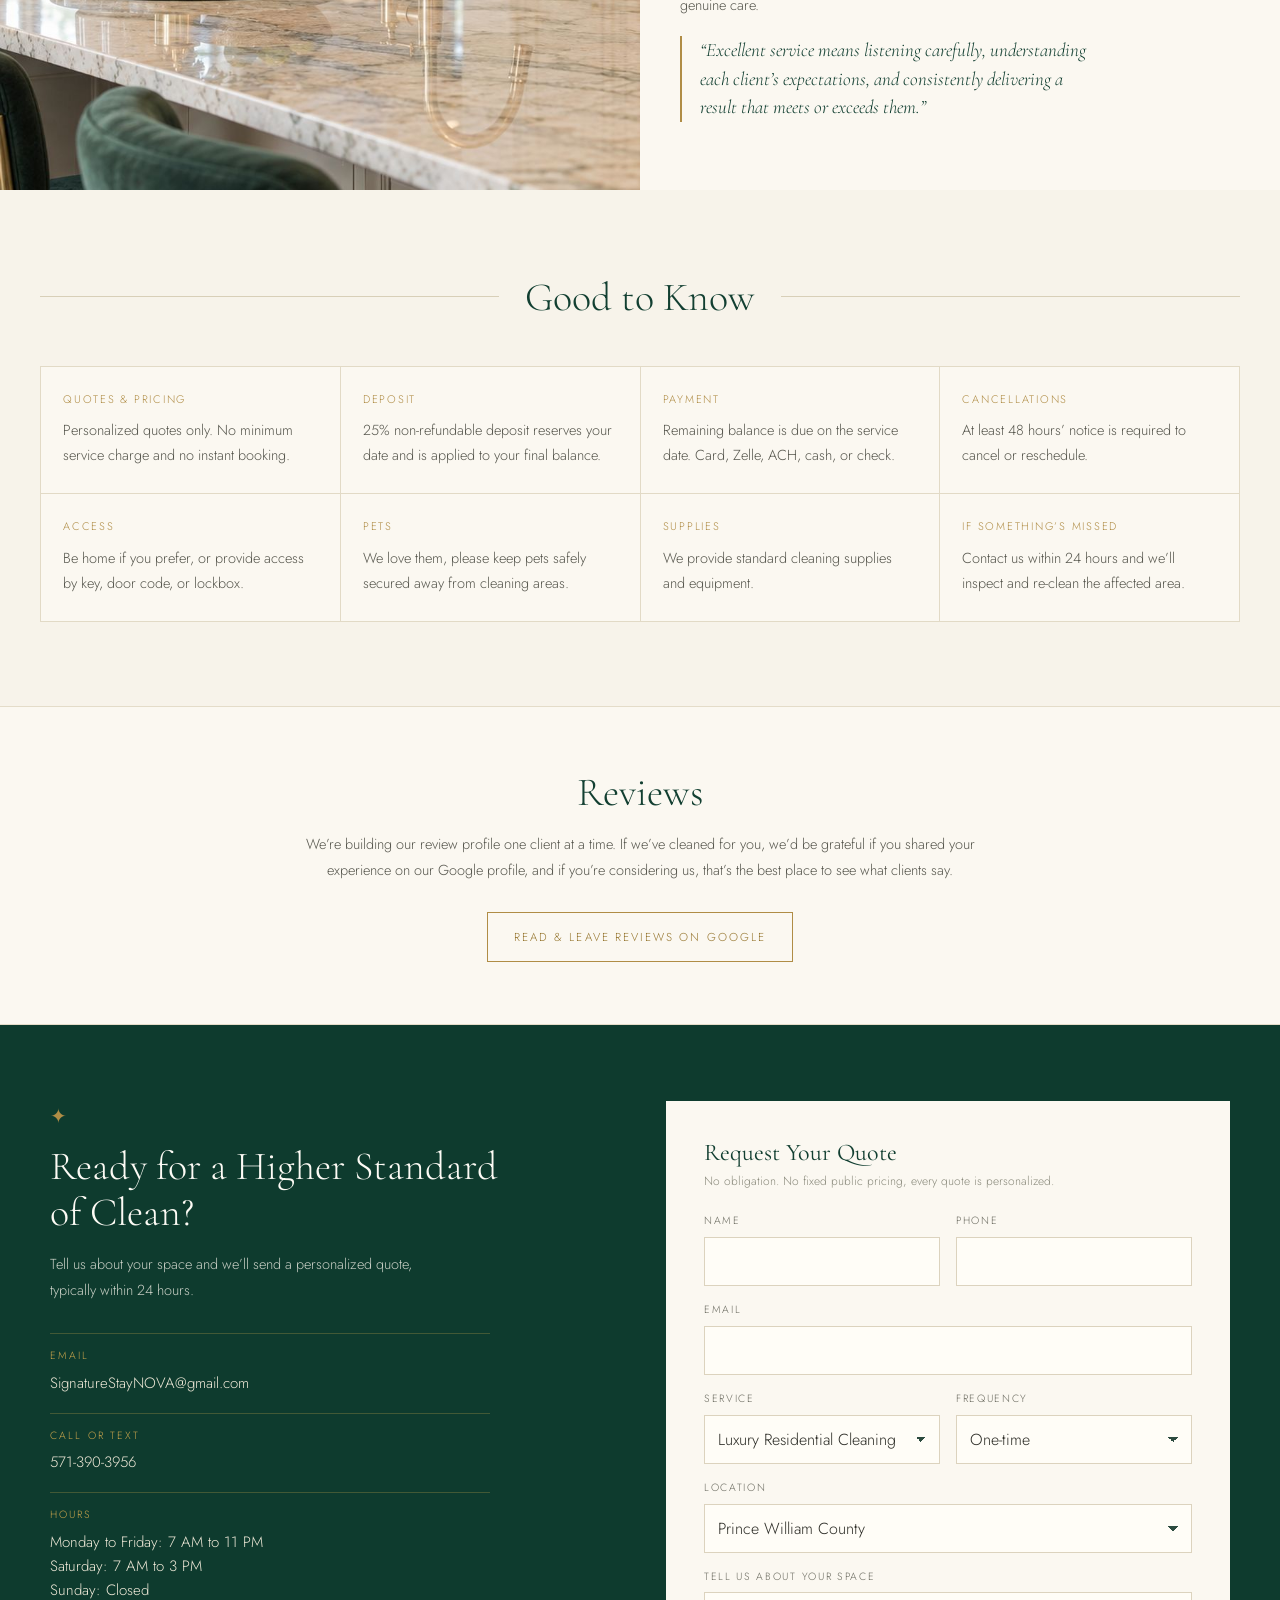
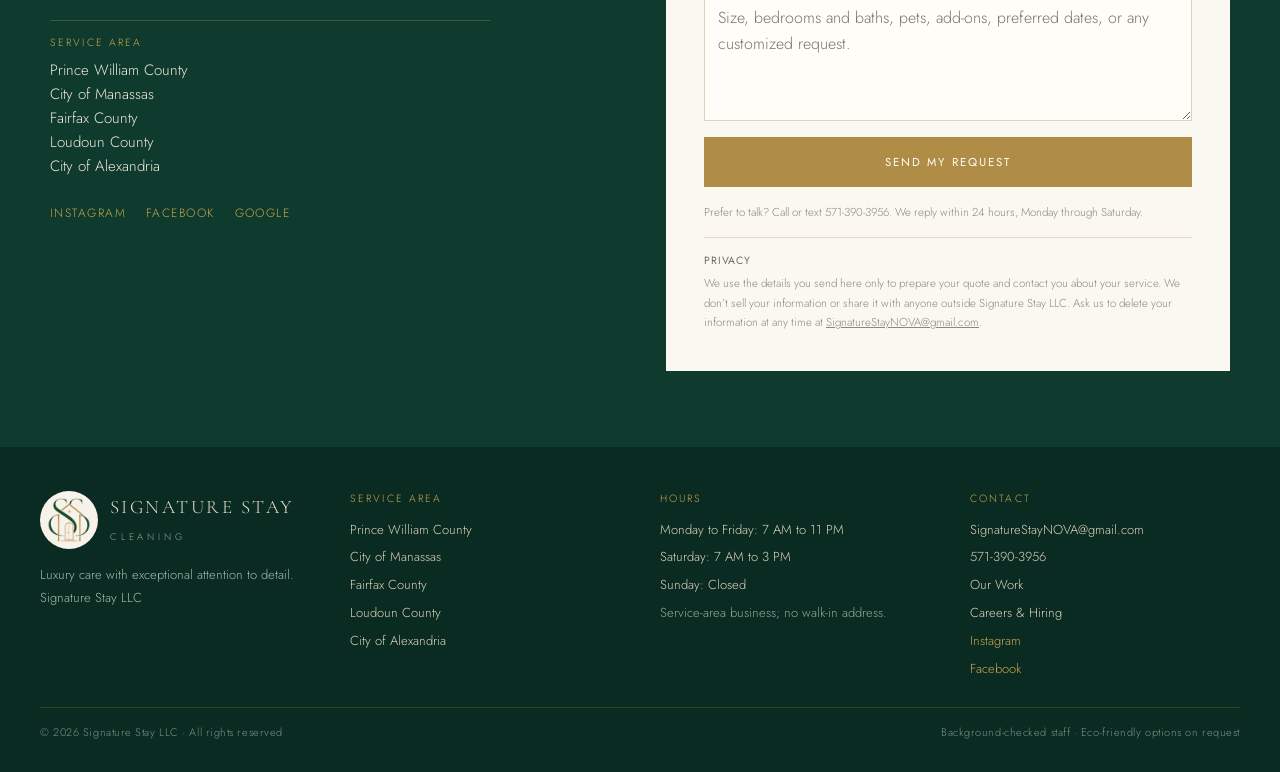
